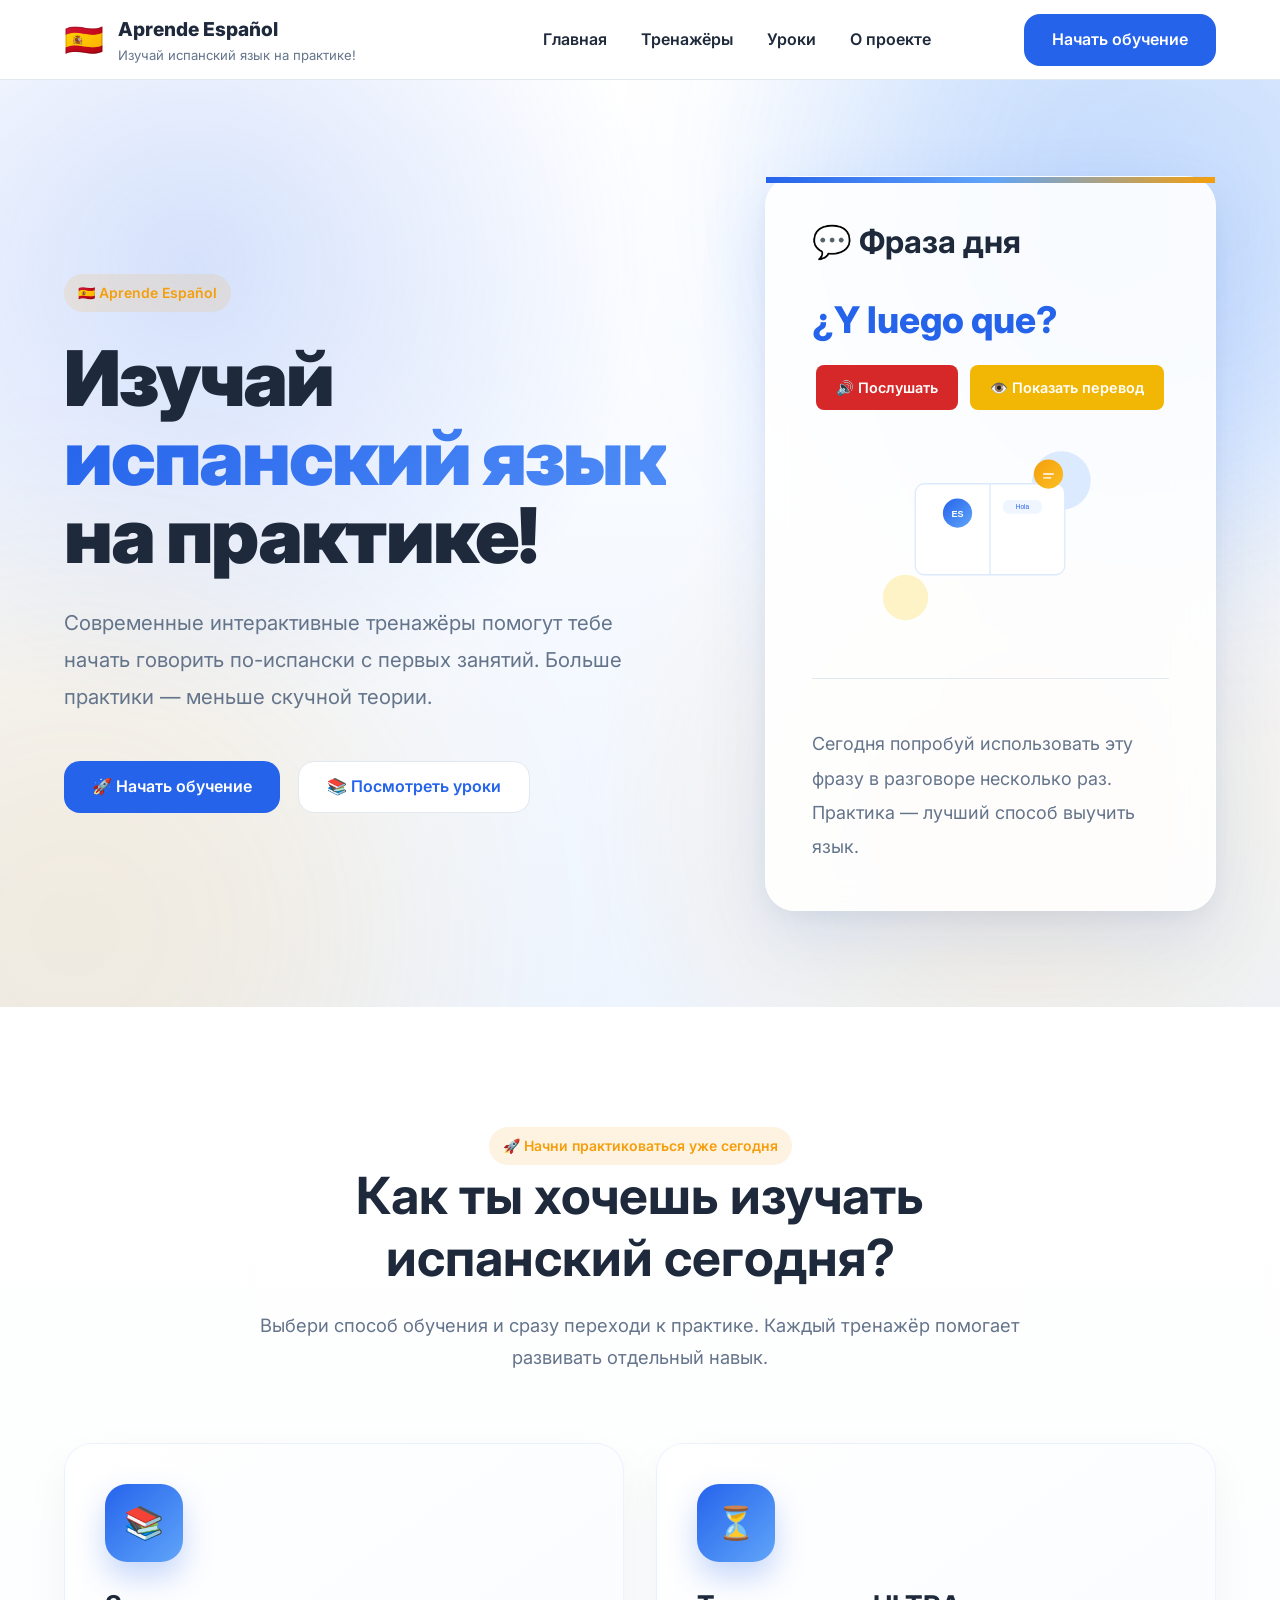
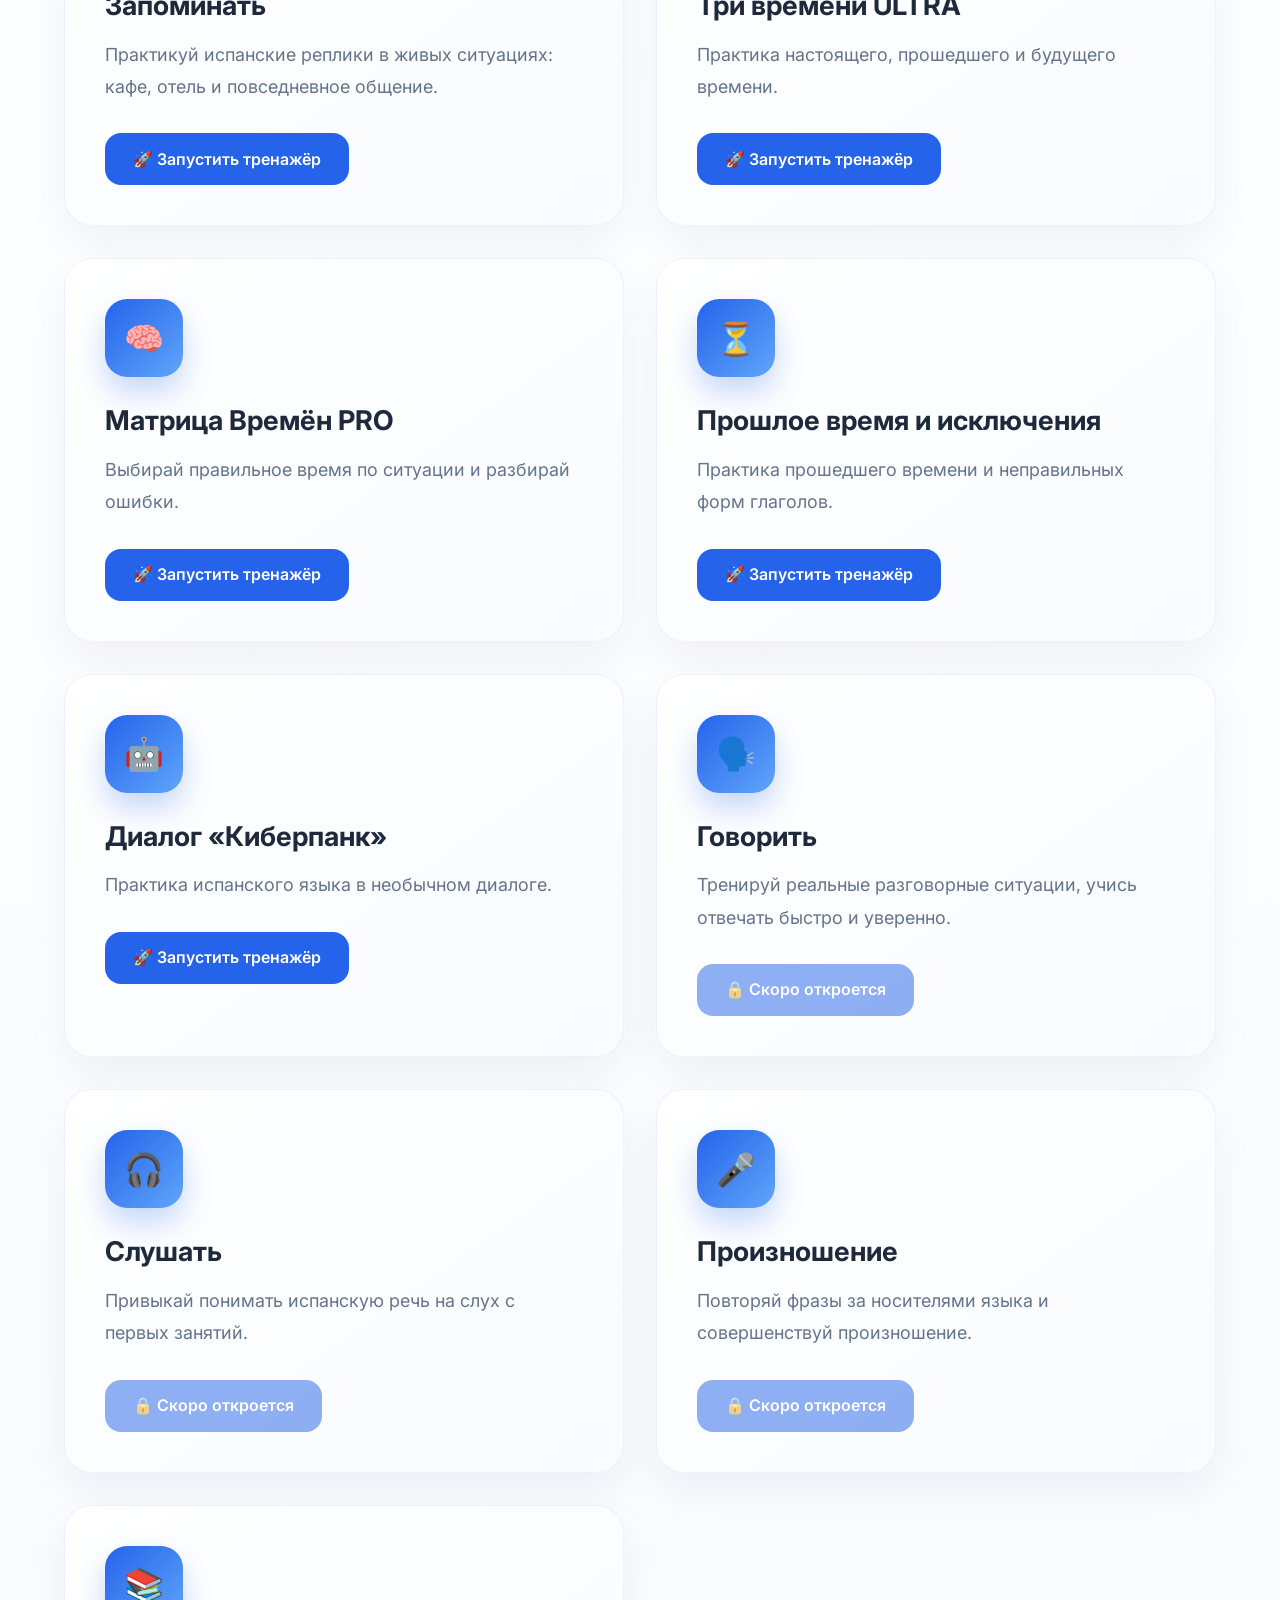
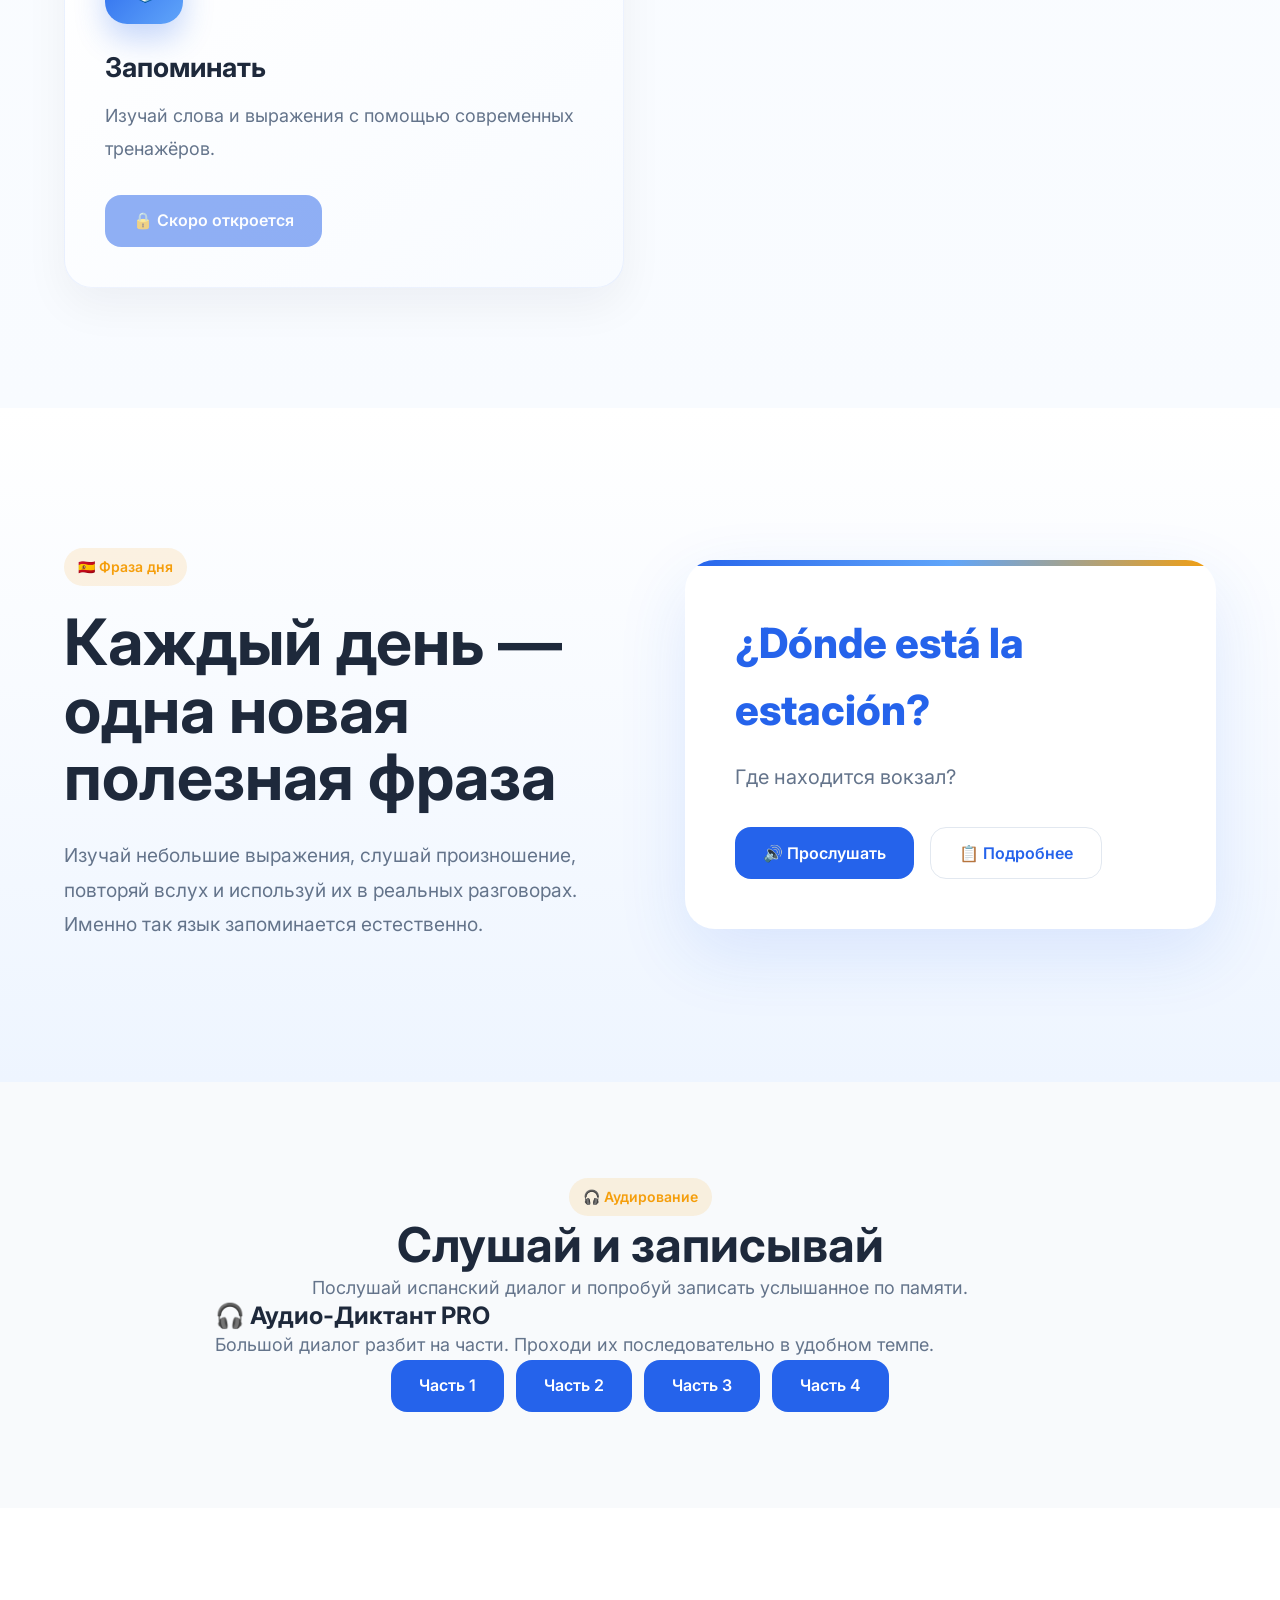
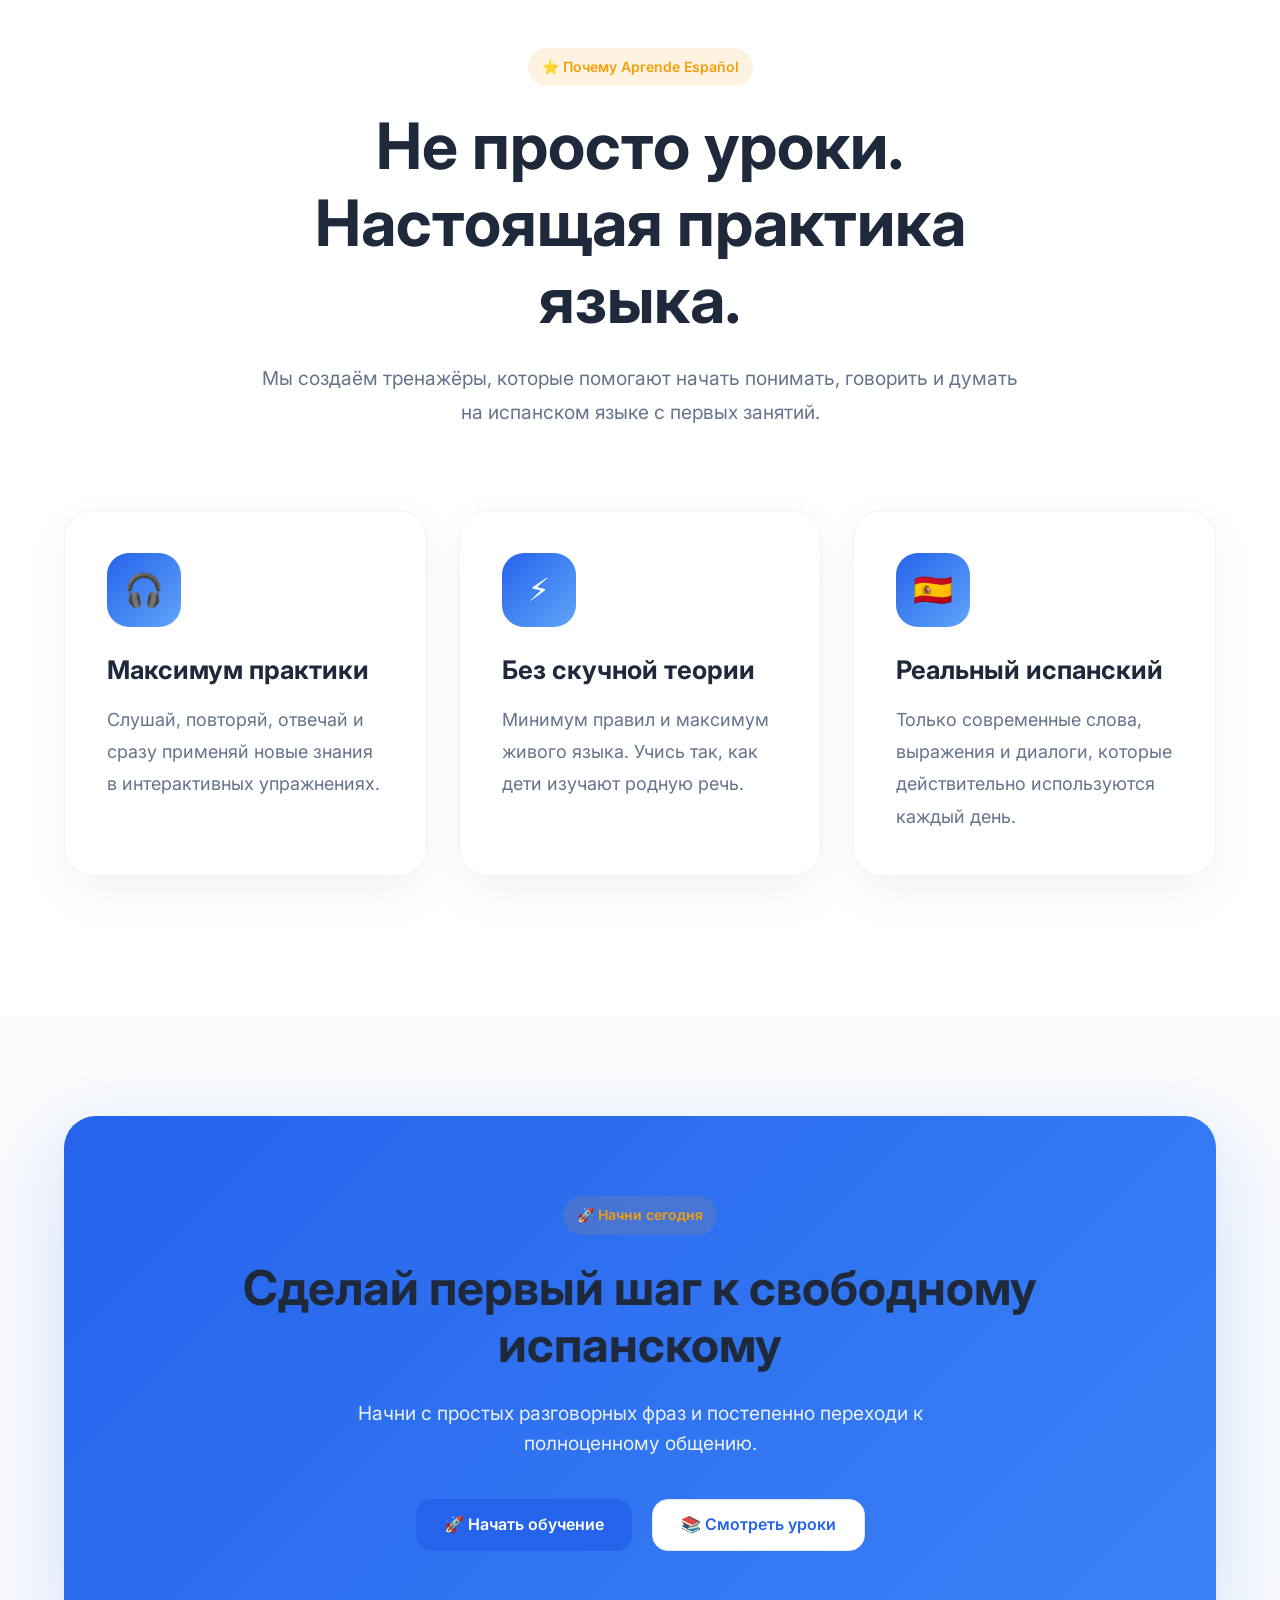
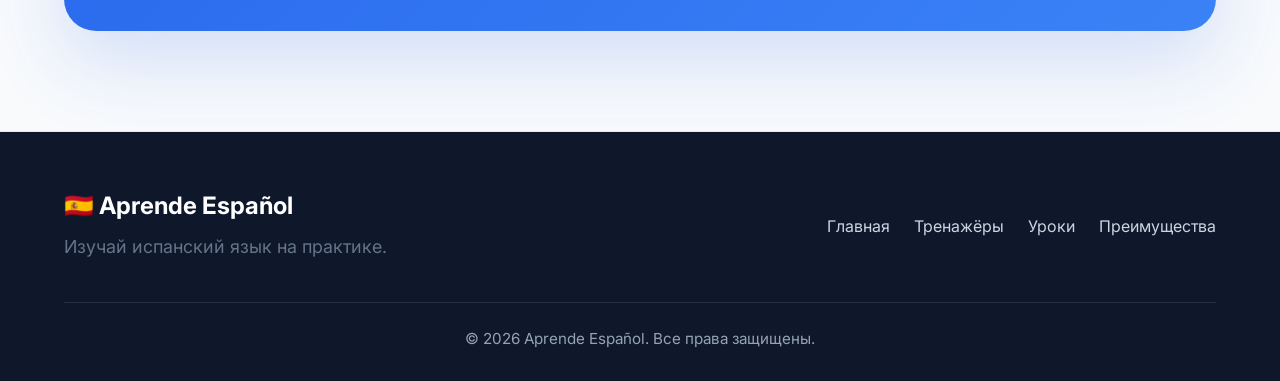
==== index.html @ 47cd2839 "Add mobile trainer navigation with audio links Key features implemented:  - Added mobile trainers se" ====
<!DOCTYPE html>
<html lang="ru">

<head>
    <!-- ===========================
         Основные настройки
    ============================ -->
    <meta charset="UTF-8">
    <meta name="viewport" content="width=device-width, initial-scale=1.0">

    <!-- ===========================
         SEO
    ============================ -->
    <title>Aprende Español — Изучай испанский язык на практике!</title>

    <meta name="description"
        content="Практическое изучение испанского языка с помощью интерактивных тренажёров.">

    <meta name="keywords"
        content="испанский язык, изучение испанского, испанский онлайн, тренажёр испанского, aprende español">

    <meta name="author" content="Aprende Español">

    <!-- ===========================
         Open Graph
    ============================ -->
    <meta property="og:title" content="Aprende Español">
    <meta property="og:description"
        content="Изучай испанский язык на практике!">
    <meta property="og:type" content="website">

    <!-- ===========================
         Favicon
    ============================ -->
    <link rel="icon" href="favicon.svg" type="image/svg+xml">

    <!-- ===========================
         Шрифты
    ============================ -->
    <link rel="preconnect" href="https://fonts.googleapis.com">
    <link rel="preconnect" href="https://fonts.gstatic.com" crossorigin>

    <link href="https://fonts.googleapis.com/css2?family=Inter:wght@300;400;500;600;700;800&display=swap"
        rel="stylesheet">

    <!-- ===========================
         Стили
    ============================ -->
    <link rel="stylesheet" href="assets/css/style.css">
</head>

<body>


   <!-- ==========================================================
     HEADER
=========================================================== -->

<header id="header">

    <div class="container">

        <div class="header">

            <!-- Logo -->

            <a href="#" class="logo">

                <span class="logo-icon">🇪🇸</span>

                <div class="logo-text">

                    <span class="logo-title">
                        Aprende Español
                    </span>

                    <span class="logo-subtitle">
                        Изучай испанский язык на практике!
                    </span>

                </div>

            </a>


            <!-- Navigation -->
            <button class="menu-toggle" aria-label="Открыть меню">
                <span></span>
                <span></span>
                <span></span>
            </button>
            <nav class="nav">

                <ul class="nav-list">

                    <li>
                        <a href="#hero" class="nav-link">
                            Главная
                        </a>
                    </li>

                    <li>
                        <a href="#trainers" class="nav-link">
                            Тренажёры
                        </a>
                    </li>

                    <li>
                        <a href="#lessons" class="nav-link">
                            Уроки
                        </a>
                    </li>

                    <li>
                        <a href="#advantages" class="nav-link">
                            О проекте
                        </a>
                    </li>

                </ul>

                <!-- Mobile Trainers Links -->
                <div class="mobile-trainers">
                    <h4>Тренажёры</h4>
                    <ul class="mobile-trainers-list">
                        <li>
                            <a href="trainers/super_mix_dialogos_site.html" target="_blank">
                                📚 Запоминать
                            </a>
                        </li>
                        <li>
                            <a href="trainers/tri_vremeni_ultra_site.html" target="_blank">
                                ⏳ Три времени ULTRA
                            </a>
                        </li>
                        <li>
                            <a href="trainers/matrix_site.html" target="_blank" rel="noopener">
                                🧠 Матрица Времён PRO
                            </a>
                        </li>
                        <li>
                            <a href="trainers/proshloe_vremya_site.html" target="_blank">
                                ⏳ Прошлое время
                            </a>
                        </li>
                        <li>
                            <a href="trainers/trainer_cyberpunk_site.html" target="_blank">
                                🤖 Диалог «Киберпанк»
                            </a>
                        </li>
                        <li>
                            <a href="#listening" class="mobile-audio-link">
                                🎧 Аудио тренажер
                            </a>
                        </li>
                    </ul>
                </div>

            </nav>


            <!-- CTA -->

            <a href="#trainers" class="btn btn-primary btn-primary-header">

                Начать обучение

            </a>

        </div>

    </div>

</header>

    <!-- ==========================================================
         ОСНОВНОЙ КОНТЕНТ
    =========================================================== -->

    <main>

       <!-- ==========================================================
     HERO
=========================================================== -->

<section id="hero">

    <div class="container">

        <div class="hero">

            <!-- Левая колонка -->

           <div class="hero-content appear">

                <div class="badge hero-badge">

                    🇪🇸 Aprende Español

                </div>

                <h1 class="hero-title">

                    Изучай<br>

                    <span>испанский язык</span><br>

                     на практике!

               </h1>

                <p class="hero-description">

                    Современные интерактивные тренажёры помогут тебе
                    начать говорить по-испански с первых занятий.
                    Больше практики — меньше скучной теории.

                </p>

                <div class="hero-actions">

                    <a href="#trainers" class="btn btn-primary">
                        🚀 Начать обучение
                    </a>

                    <a href="#lessons" class="btn btn-secondary">
                        📚 Посмотреть уроки
                    </a>

                </div>

            </div>


          <!-- Правая колонка -->
           <div class="hero-image appear">
                <div class="hero-card">
                    <h3>💬 Фраза дня</h3>

             <!-- Сюда JS будет подставлять случайную испанскую фразу -->
                  <p class="hero-spanish" id="daily-es-text">
                    ...
                  </p>

            <!-- Сюда JS будет подставлять русский перевод при клике -->
                 <p class="hero-translation" id="daily-ru-text" style="display: none; transition: all 0.3s ease;">
            ...
                 </p>

           <!-- Интерактивные кнопки управления -->
               <div class="daily-phrase-actions">

                 <button
                    onclick="playDailyPhrase()"
                     class="daily-phrase-btn daily-phrase-btn-primary"
                 >
                  🔊 Послушать
                </button>

                <button
                    onclick="toggleDailyTranslation()"
                     id="daily-toggle-btn"
                     class="daily-phrase-btn daily-phrase-btn-secondary"
                >
                    👁️ Показать перевод
              </button>

           </div>

        <img
            src="assets/images/illustrations/learning.svg"
            alt="Изучение испанского языка"
            class="hero-illustration">

        <div class="divider"></div>

        <p>
            Сегодня попробуй использовать эту фразу
            в разговоре несколько раз.
            Практика — лучший способ выучить язык.
        </p>
    </div>
</div>

    </div>
</section>

<script>
    // Массив из 15 убойных бытовых фраз из подкаста Пабло и Люсии
    const dailyPhrasesDB = [
        { es: "¡Vamos alla!", ru: "Погнали! / Вперёд! / Поехали!" },
        { es: "¡Dime!", ru: "Да, слушаю тебя! / Скажи мне!" },
        { es: "¿En serio?", ru: "Серьёзно? / Да ладно?" },
        { es: "¡Eso me parece magia!", ru: "Это кажется мне магией!" },
        { es: "Exactamente lo contrario.", ru: "Прямая противоположность / Всё с точностью до наоборот." },
        { es: "Cada dia sin excepcion.", ru: "Каждый день без исключения." },
        { es: "Prefiero no decirlo.", ru: "Я предпочитаю об этом не говорить / Лучше промолчу." },
        { es: "Aun asi me cuesta.", ru: "И всё равно мне это тяжело даётся." },
        { es: "Es completamente verdad.", ru: "Это чистая правда." },
        { es: "¡Salgo corriendo!", ru: "Я убегаю! / Выбегаю со всех ног!" },
        { es: "El dia empieza mal.", ru: "День начинается паршиво." },
        { es: "¡Tan importante es!", ru: "Неужели это настолько важно?!" },
        { es: "Ya me las arreglo.", ru: "Я как-нибудь сам выкручусь / разберусь." },
        { es: "¿Y luego que?", ru: "Ну а потом что? / И что дальше?" },
        { es: "Un pequeno lujo de la vida diaria.", ru: "Маленькая роскошь повседневной жизни." }
    ];

    let currentDailyPhrase = null;
    let isTranslationVisible = false;

    // Выбор случайной фразы при загрузке
    function initDailyPhrase() {
        const randomIndex = Math.floor(Math.random() * dailyPhrasesDB.length);
        currentDailyPhrase = dailyPhrasesDB[randomIndex];
        document.getElementById('daily-es-text').innerText = currentDailyPhrase.es;
        
        const ruBox = document.getElementById('daily-ru-text');
        ruBox.innerText = "";
        ruBox.style.display = "none";
        
        document.getElementById('daily-toggle-btn').innerText = "👁️ Показать перевод";
        isTranslationVisible = false;
    }

    // Показать/Скрыть перевод
    function toggleDailyTranslation() {
        const ruBox = document.getElementById('daily-ru-text');
        const btn = document.getElementById('daily-toggle-btn');
        if (!isTranslationVisible) {
            ruBox.innerText = currentDailyPhrase.ru;
            ruBox.style.display = "block";
            btn.innerText = "🙈 Скрыть перевод";
            isTranslationVisible = true;
        } else {
            ruBox.style.display = "none";
            btn.innerText = "👁️ Показать перевод";
            isTranslationVisible = false;
        }
    }

    // Встроенная аудио-озвучка
    function playDailyPhrase() {
        if ('speechSynthesis' in window) {
            window.speechSynthesis.cancel();
            const utterance = new SpeechSynthesisUtterance(currentDailyPhrase.es);
            utterance.lang = 'es-ES';
            utterance.rate = 0.9;
            const voices = window.speechSynthesis.getVoices();
            const esVoice = voices.find(v => v.lang.includes('es'));
            if (esVoice) utterance.voice = esVoice;
            window.speechSynthesis.speak(utterance);
        }
    }

    // Запуск генерации при открытии страницы
    window.addEventListener('DOMContentLoaded', initDailyPhrase);
    if ('speechSynthesis' in window) {
        window.speechSynthesis.onvoiceschanged = () => { window.speechSynthesis.getVoices(); };
    }
</script>


<!-- ==========================================================
     TRAINERS
=========================================================== -->

<section id="trainers">

    <div class="container">

        <div class="trainers-header appear">

            <div class="badge">

                🚀 Начни практиковаться уже сегодня

            </div>

            <h2>

                Как ты хочешь изучать испанский сегодня?

            </h2>

            <p>

                Выбери способ обучения и сразу переходи к практике.
                Каждый тренажёр помогает развивать отдельный навык.

            </p>

        </div>


        <div class="trainers-grid">

            <!-- ====================================== -->
           
                <div class="trainer-card">
                <div class="trainer-icon">
                    📚
                </div>
                <h3>Запоминать</h3>

                <p>
                    Практикуй испанские реплики в живых ситуациях:
                    кафе, отель и повседневное общение.
                </p>

                <a
                    href="trainers/super_mix_dialogos_site.html"
                    class="btn btn-primary"
                    target="_blank"
                >
                    🚀 Запустить тренажёр
               </a>
               </div>
               

            <!-- ====================================== -->

               <div class="trainer-card">
                <div class="trainer-icon">
                  ⏳   
                </div>
               <h3>Три времени ULTRA</h3>

                   <p>
                        Практика настоящего, прошедшего и будущего времени.
                   </p>

              <a
                     href="trainers/tri_vremeni_ultra_site.html"
                           class="btn btn-primary"
                     target="_blank"
              >
                   🚀 Запустить тренажёр
             </a>
             </div>

     <!-- ====================================== -->

            <div class="trainer-card">
                <div class="trainer-icon">
                    🧠
                </div>
                <h3> Матрица Времён PRO</h3>

                  <p>
                    Выбирай правильное время по ситуации и разбирай ошибки.
                 </p>

                  <a
                    href="trainers/matrix_site.html"
                    class="btn btn-primary"
                    target="_blank"
                    rel="noopener"
                  >
                  🚀 Запустить тренажёр
                  </a>

            </div>
            <!-- ====================================== -->


            <div class="trainer-card">
                 <div class="trainer-icon">
                    ⏳
                </div>
            <h3> Прошлое время и исключения</h3>

            <p>
                Практика прошедшего времени и неправильных форм глаголов.
            </p>

            <a
                href="trainers/proshloe_vremya_site.html"
                class="btn btn-primary"
                target="_blank"
            >
               🚀 Запустить тренажёр
            </a>
            </div>
            <!-- ====================================== -->

            <div class="trainer-card">
                 <div class="trainer-icon">
                    🤖
                </div>
            <h3> Диалог «Киберпанк»</h3>

           <p>
               Практика испанского языка в необычном диалоге.
           </p>

           <a
                 href="trainers/trainer_cyberpunk_site.html"
                 class="btn btn-primary"
                 target="_blank"
           >
               🚀 Запустить тренажёр
          </a>
          </div>

            
            <!-- ====================================== -->
            <article class="trainer-card appear">

                <div class="trainer-icon">
                    🗣️
                </div>

                <h3>Говорить</h3>

                <p>

                    Тренируй реальные разговорные ситуации,
                    учись отвечать быстро и уверенно.

                </p>

                <a href="#" class="btn btn-primary" style="opacity: 0.5; pointer-events: none;">
                    🔒 Скоро откроется

                </a>

            </article>


            <!-- ====================================== -->

            <article class="trainer-card appear">

                <div class="trainer-icon">
                    🎧
                </div>

                <h3>Слушать</h3>

                <p>

                    Привыкай понимать испанскую речь
                    на слух с первых занятий.

                </p>

                <a href="#" class="btn btn-primary" style="opacity: 0.5; pointer-events: none;">
                    🔒 Скоро откроется

                </a>

            </article>


            <!-- ====================================== -->

            <article class="trainer-card appear">

                <div class="trainer-icon">
                    🎤
                </div>

                <h3>Произношение</h3>

                <p>

                    Повторяй фразы за носителями языка
                    и совершенствуй произношение.

                </p>

                <a href="#" class="btn btn-primary" style="opacity: 0.5; pointer-events: none;">
                    🔒 Скоро откроется

                </a>

            </article>


            <!-- ====================================== -->

            <article class="trainer-card appear">

                <div class="trainer-icon">
                    📚
                </div>

                <h3>Запоминать</h3>

                <p>

                    Изучай слова и выражения
                    с помощью современных тренажёров.

                </p>

                <a href="#" class="btn btn-primary" style="opacity: 0.5; pointer-events: none;">
                    🔒 Скоро откроется

                </a>

            </article>

        </div>

    </div>

</section>
<!-- ==========================================================
     PHRASE OF THE DAY
=========================================================== -->

<section id="phrase">

    <div class="container">

        <div class="phrase">

            <!-- Левая колонка -->

            <div class="phrase-content">

                <div class="badge">

                    🇪🇸 Фраза дня

                </div>

                <h2>

                    Каждый день — одна новая полезная фраза

                </h2>

                <p>

                    Изучай небольшие выражения, слушай произношение,
                    повторяй вслух и используй их в реальных разговорах.
                    Именно так язык запоминается естественно.

                </p>

            </div>


            <!-- Правая колонка -->

            <div class="phrase-card">

                <div class="phrase-spanish">

                    ¿Dónde está la estación?

                </div>

                <div class="phrase-translation">

                    Где находится вокзал?

                </div>

                <div class="phrase-actions">

                    <a href="#" class="btn btn-primary">
                        🔊 Прослушать
                    </a>

                    <a href="#" class="btn btn-secondary">
                        📋 Подробнее
                    </a>

                </div>

            </div>

        </div>

    </div>

</section>

        <!-- ==========================================================
     АУДИРОВАНИЕ
========================================================== -->

<section id="listening" class="section">

    <div class="container">

        <div class="section-header">

            <span class="badge">
                🎧 Аудирование
            </span>

            <h2>
                Слушай и записывай
            </h2>

            <p>
                Послушай испанский диалог и попробуй записать
                услышанное по памяти.
            </p>

        </div>

        <div class="listening-card">

            <h3>🎧 Аудио-Диктант PRO</h3>

            <p>
                Большой диалог разбит на части.
                Проходи их последовательно в удобном темпе.
            </p>

            <div class="listening-parts">

                <a
                    href="https://vbvsro-vlad.github.io/cuadro-espanol/"
                    class="btn btn-primary"
                    target="_blank"
                    rel="noopener"
                >
                    Часть 1
                </a>

                <a
                    href="https://vbvsro-vlad.github.io/cuadro-espanol/parte2.html"
                    class="btn btn-primary"
                    target="_blank"
                    rel="noopener"
                >
                    Часть 2
                </a>

                <a
                    href="https://vbvsro-vlad.github.io/cuadro-espanol/parte3.html"
                    class="btn btn-primary"
                    target="_blank"
                    rel="noopener"
                >
                    Часть 3
                </a>

                <a
                    href="https://vbvsro-vlad.github.io/cuadro-espanol/parte4.html"
                    class="btn btn-primary"
                    target="_blank"
                    rel="noopener"
                >
                    Часть 4
                </a>

            </div>

        </div>

    </div>

</section>
<!-- ==========================================================
     FEATURES
=========================================================== -->

<section id="features">

    <div class="container">

        <div class="features-header">

            <div class="badge">

                ⭐ Почему Aprende Español

            </div>

            <h2>

                Не просто уроки. Настоящая практика языка.

            </h2>

            <p>

                Мы создаём тренажёры, которые помогают начать понимать,
                говорить и думать на испанском языке с первых занятий.

            </p>

        </div>


        <div class="features-grid">

            <!-- ================================= -->

            <article class="feature-card">

                <div class="feature-icon">
                    🎧
                </div>

                <h3>

                    Максимум практики

                </h3>

                <p>

                    Слушай, повторяй, отвечай и сразу применяй новые знания
                    в интерактивных упражнениях.

                </p>

            </article>


            <!-- ================================= -->

            <article class="feature-card">

                <div class="feature-icon">
                    ⚡
                </div>

                <h3>

                    Без скучной теории

                </h3>

                <p>

                    Минимум правил и максимум живого языка.
                    Учись так, как дети изучают родную речь.

                </p>

            </article>


            <!-- ================================= -->

            <article class="feature-card">

                <div class="feature-icon">
                    🇪🇸
                </div>

                <h3>

                    Реальный испанский

                </h3>

                <p>

                    Только современные слова, выражения и диалоги,
                    которые действительно используются каждый день.

                </p>

            </article>

        </div>

    </div>

</section>
<!-- ==========================================================
     CTA
========================================================== -->

<section id="cta">

    <div class="container">

        <div class="cta-box">

            <span class="badge">
                🚀 Начни сегодня
            </span>

            <h2>
                Сделай первый шаг к свободному испанскому
            </h2>

            <p>
                Начни с простых разговорных фраз и постепенно переходи к полноценному общению.
            </p>

            <div class="cta-actions">

                <a href="#trainers" class="btn btn-primary">
                    🚀 Начать обучение
                </a>

                <a href="#lessons" class="btn btn-secondary">
                    📚 Смотреть уроки
                </a>

            </div>

        </div>

    </div>

</section>    

          </main>

    <!-- ==========================================================
     FOOTER
========================================================== -->

<footer id="footer">

    <div class="container">

        <div class="footer-content">

            <div class="footer-brand">

                <h3>🇪🇸 Aprende Español</h3>

                <p>
                    Изучай испанский язык на практике.
                </p>

            </div>

            <nav class="footer-nav">

                <a href="#hero">Главная</a>

                <a href="#trainers">Тренажёры</a>

                <a href="#lessons">Уроки</a>

                <a href="#features">Преимущества</a>

            </nav>

        </div>

        <div class="footer-bottom">

            © 2026 Aprende Español. Все права защищены.

        </div>

    </div>

</footer>

    <!-- ==========================================================
         JavaScript
    =========================================================== -->

    <script src="assets/js/main.js"></script>

</body>

</html>
---- assets/css/style.css ----
/* ==========================================================
   Aprende Español
   Main Stylesheet
   Version: 1.0
========================================================== */

/* ---------- CSS Modules ---------- */

@import url("variables.css");
@import url("layout.css");
@import url("components.css");
@import url("animations.css");
@import url("sections/header.css");
@import url("sections/hero.css");
@import url("sections/trainers.css");
@import url("sections/phrase.css");
@import url("sections/features.css");
@import url("sections/layout.css");
@import url("sections/cta.css");
@import url("sections/footer.css");



/* ==========================================================
   GLOBAL RESET
========================================================== */

*,
*::before,
*::after {
    box-sizing: border-box;
    margin: 0;
    padding: 0;
}

html {
    scroll-behavior: smooth;
}

body {
    min-height: 100vh;

    font-family: var(--font-family);

    background: var(--color-background);

    color: var(--color-text);

    line-height: 1.6;

    -webkit-font-smoothing: antialiased;
    -moz-osx-font-smoothing: grayscale;

    text-rendering: optimizeLegibility;
}


/* ==========================================================
   IMAGES
========================================================== */

img {
    display: block;
    max-width: 100%;
}


/* ==========================================================
   LINKS
========================================================== */

a {
    color: inherit;
    text-decoration: none;
}


/* ==========================================================
   LISTS
========================================================== */

ul,
ol {
    list-style: none;
}


/* ==========================================================
   BUTTONS
========================================================== */

button {
    font: inherit;
    cursor: pointer;
    border: none;
    background: none;
}


/* ==========================================================
   FORM ELEMENTS
========================================================== */

input,
textarea,
select {
    font: inherit;
}


/* ==========================================================
   SECTIONS
========================================================== */

section {
    width: 100%;
}
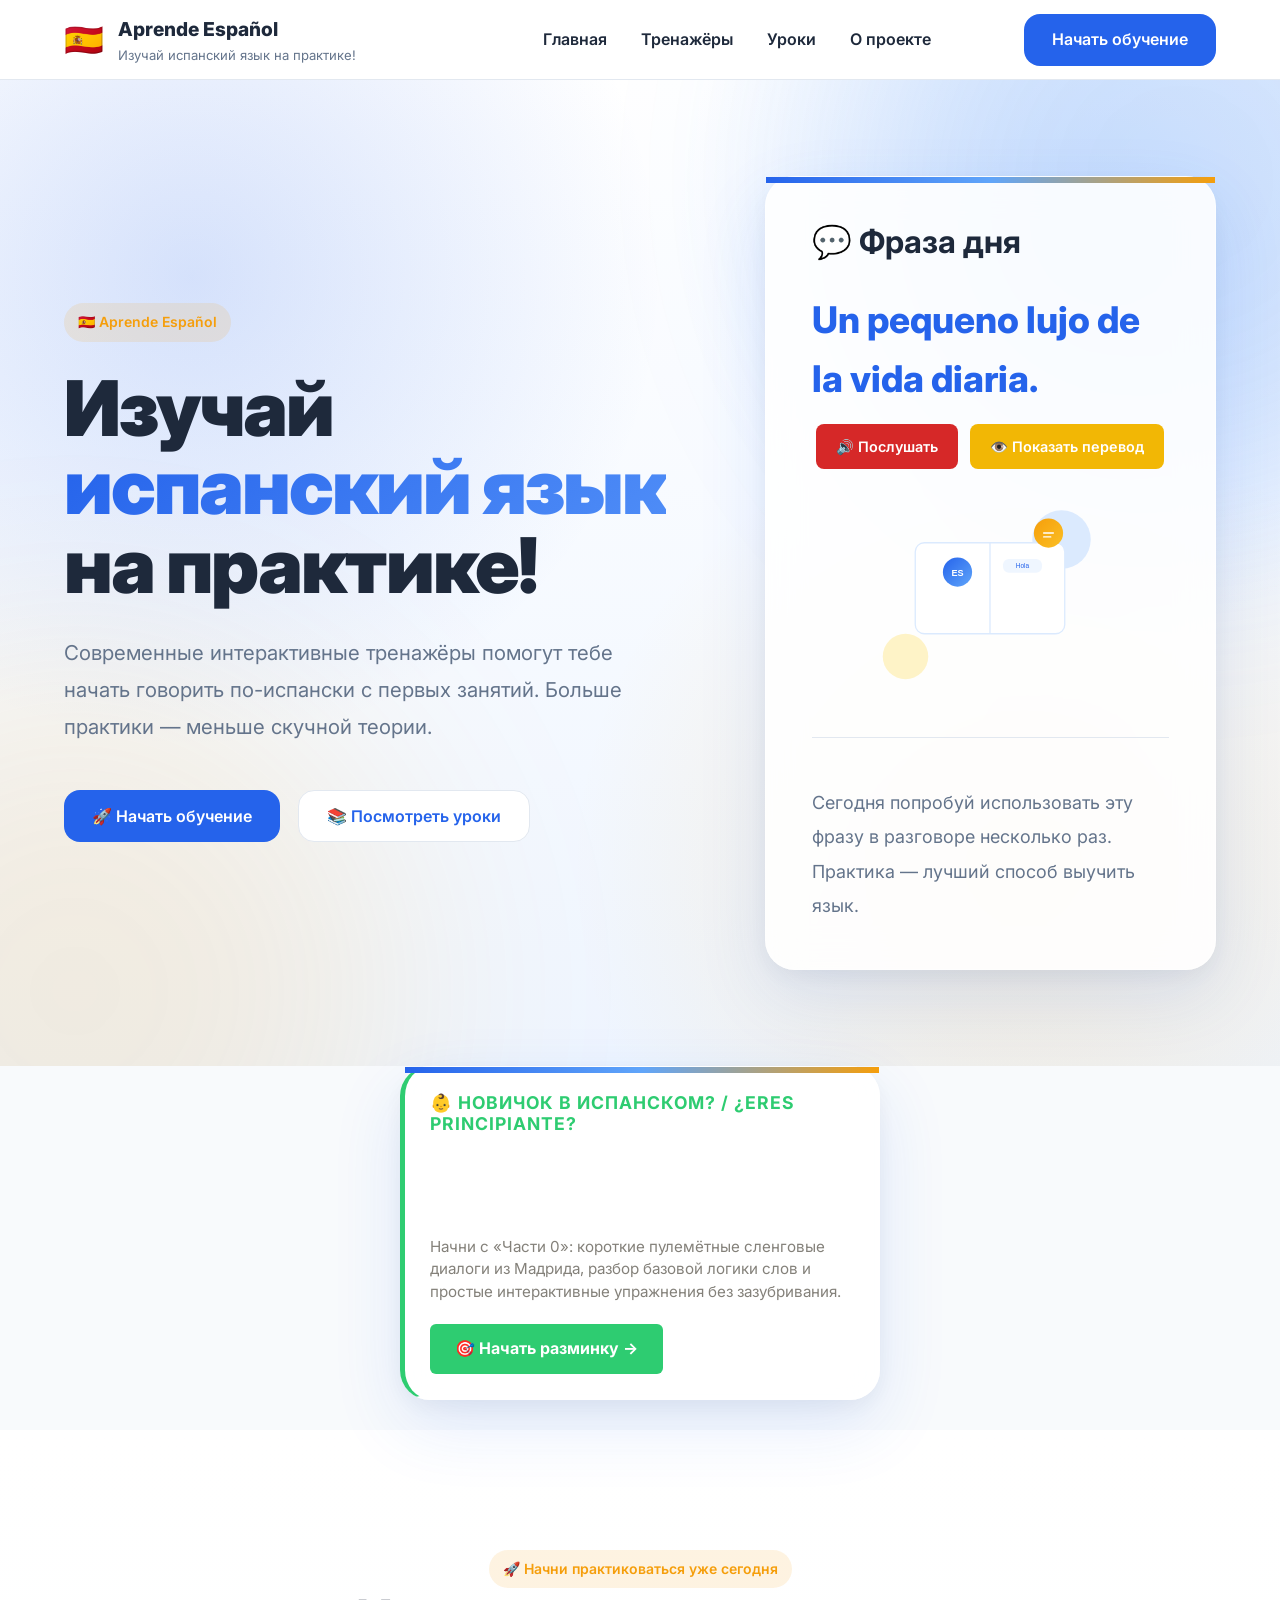
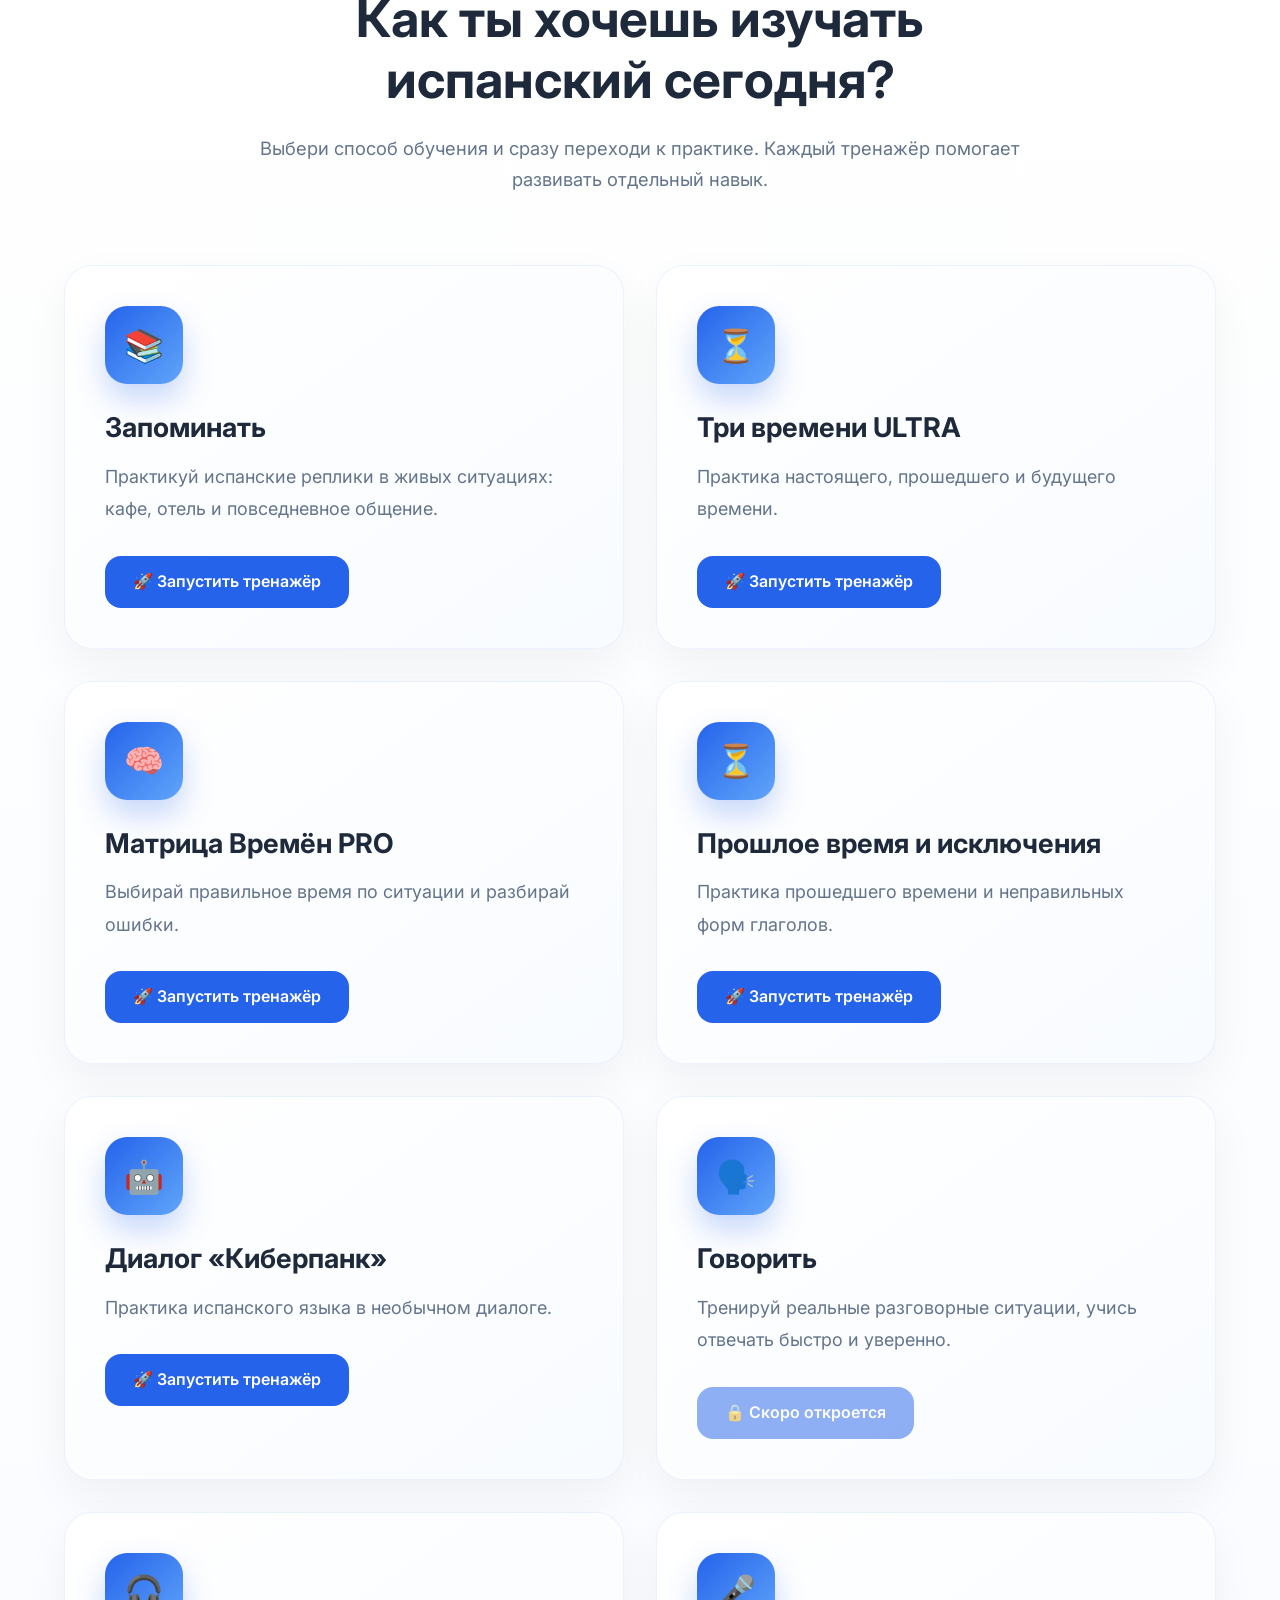
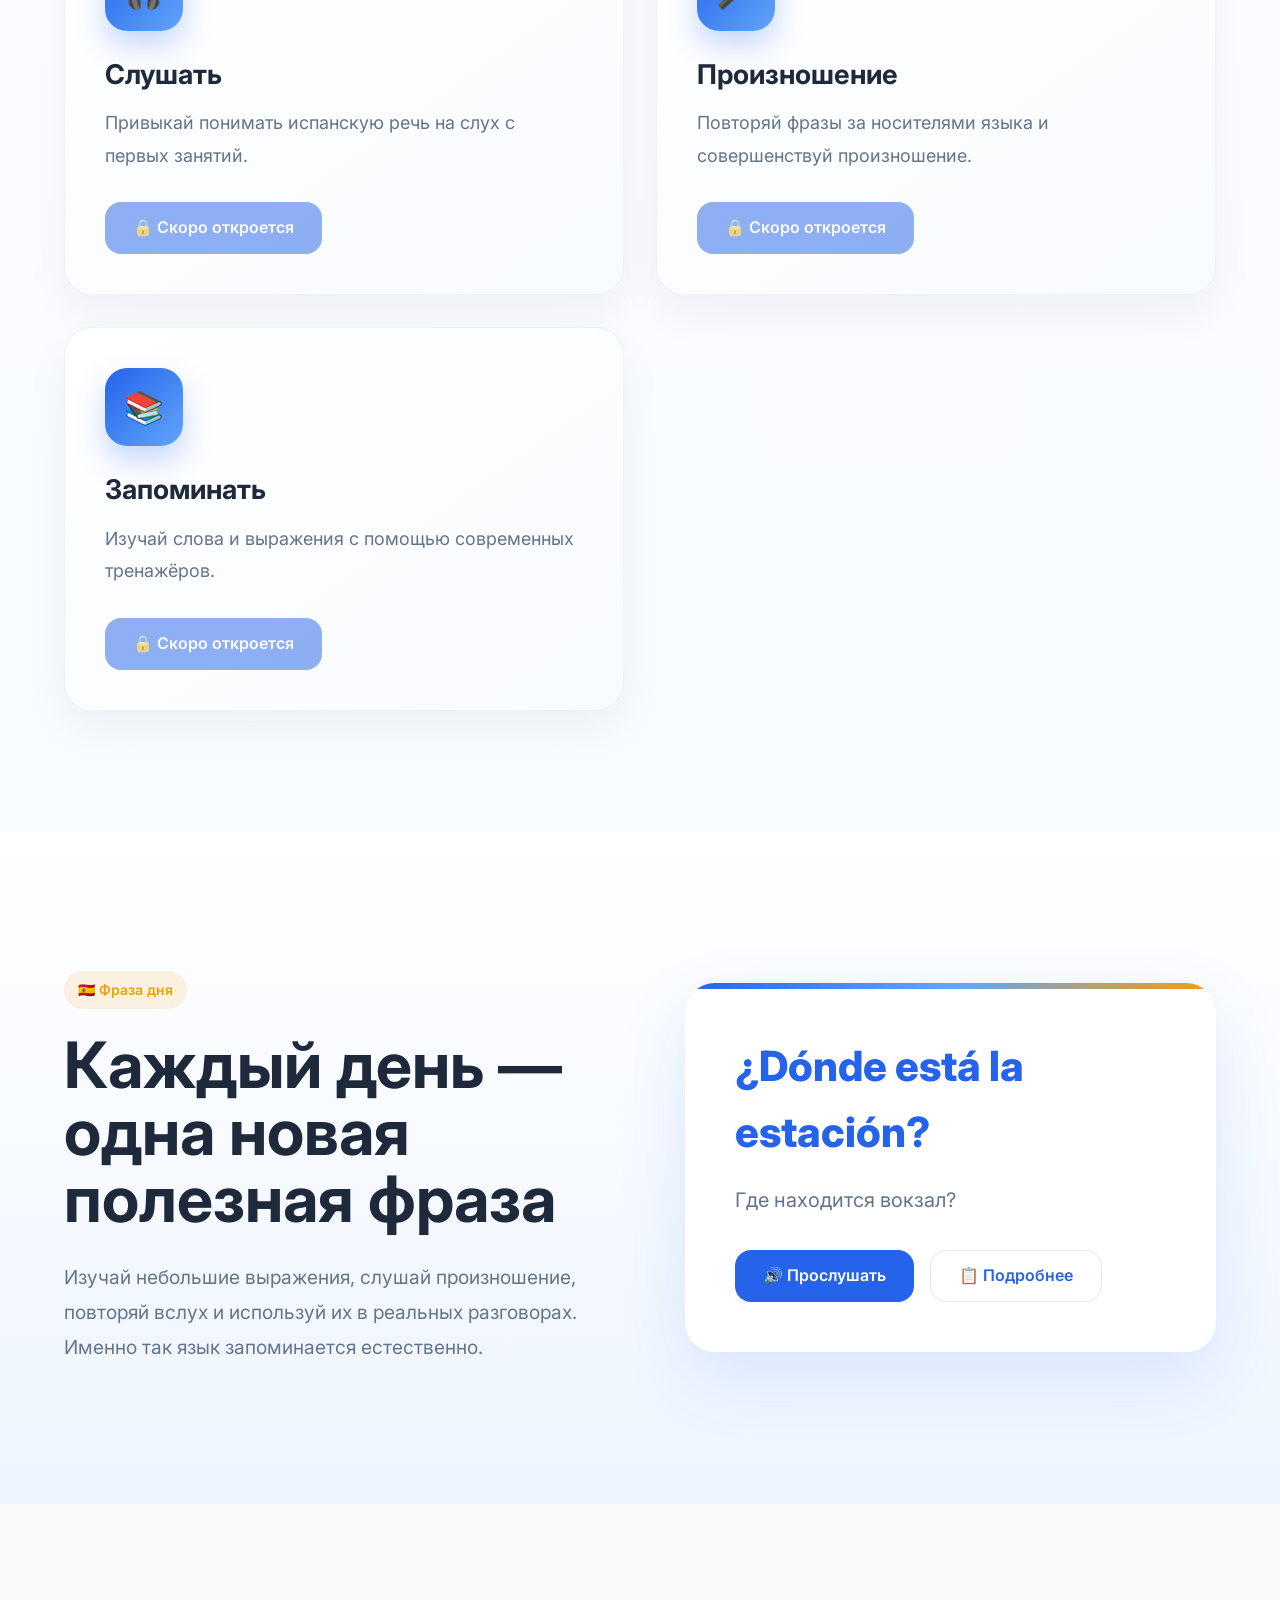
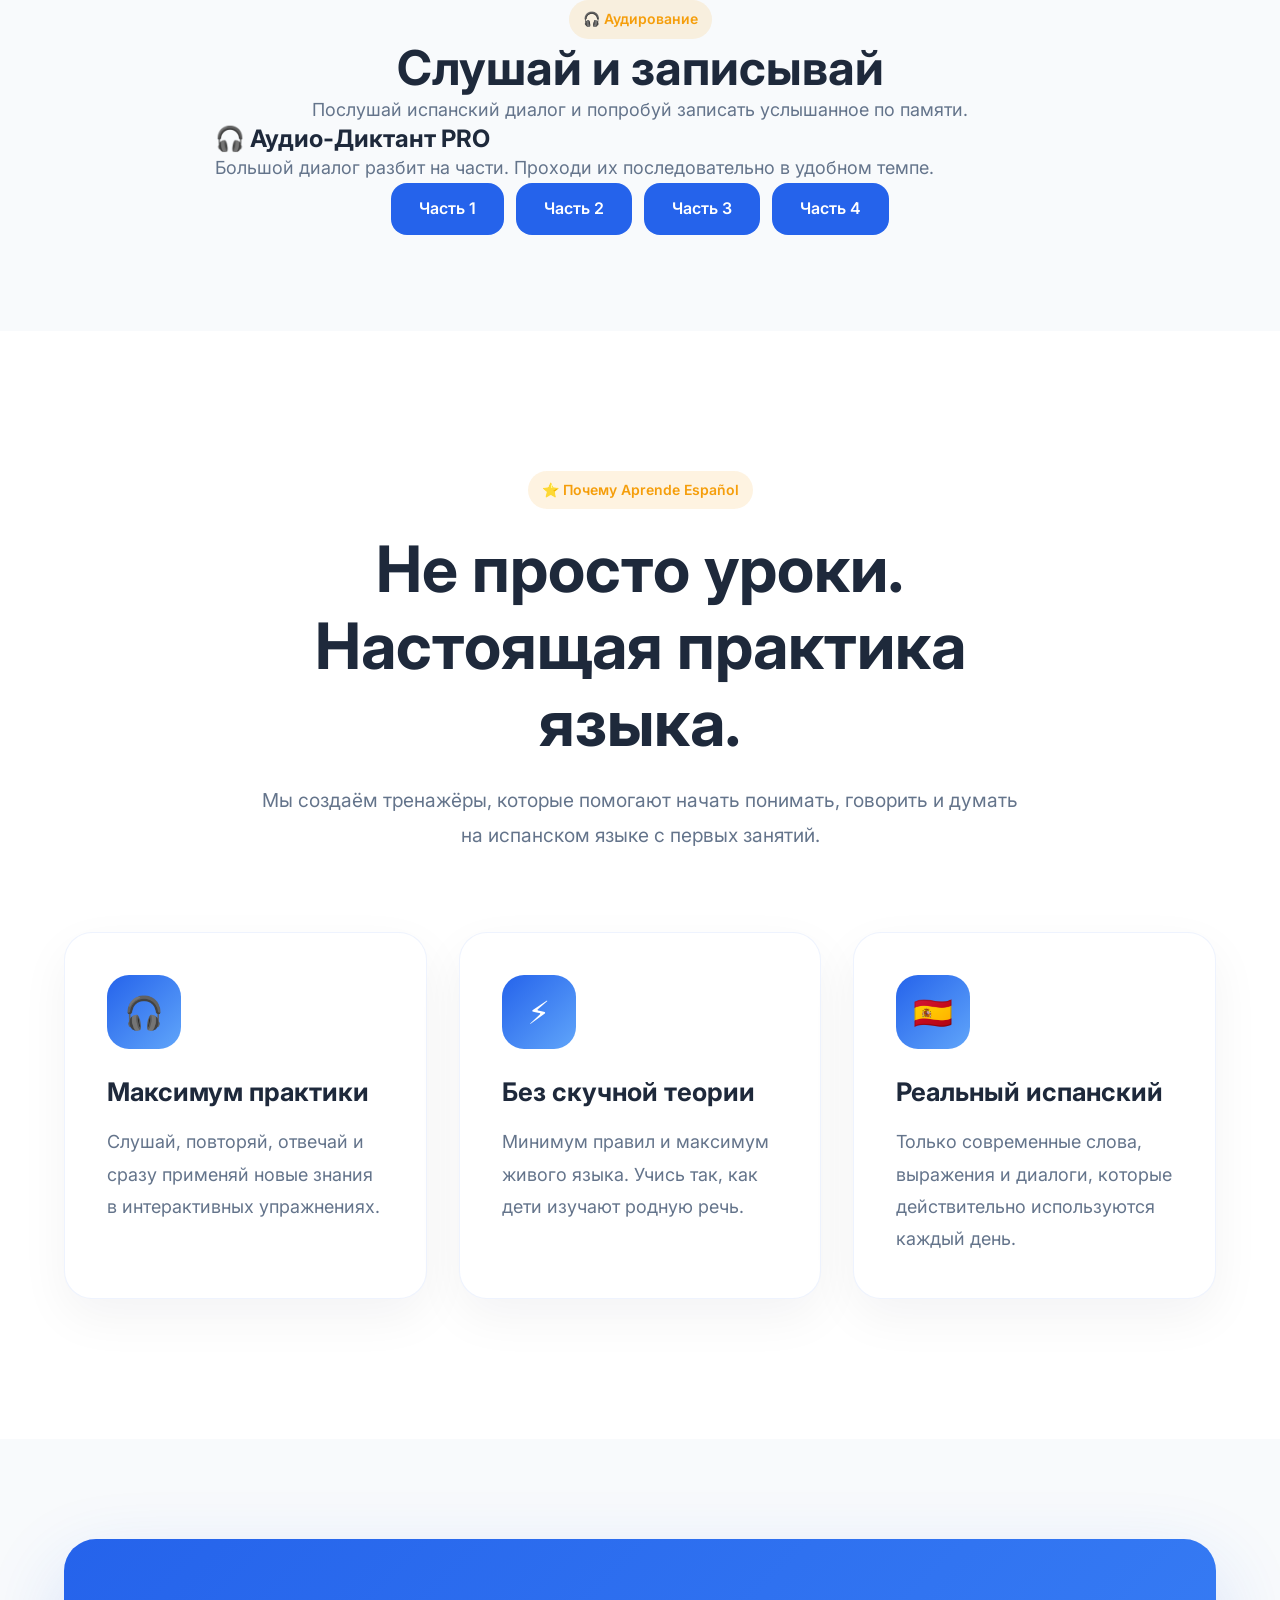
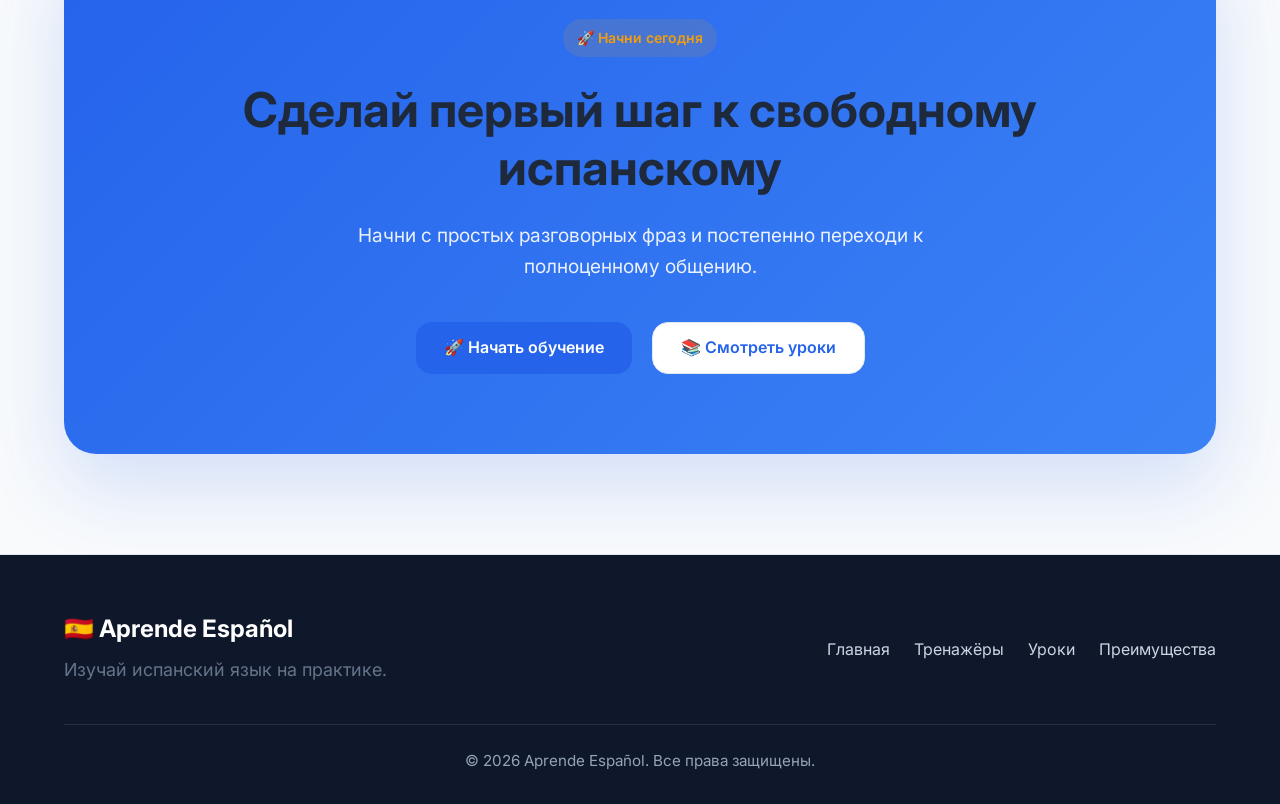
==== commit 73ab27bd: "Update index.html ДОБАВИЛ БАНЕР ДЛЯ НОВИЧКОВ" ====
--- a/index.html
+++ b/index.html
@@ -358,6 +358,28 @@
         window.speechSynthesis.onvoiceschanged = () => { window.speechSynthesis.getVoices(); };
     }
 </script>
+<!-- ==========================================================
+     БАНЕР ДЛЯ НОВИЧКОВ
+=========================================================== -->        
+<!-- БАННЕР-НАВИГАТОР ДЛЯ НОВИЧКОВ -->
+<div class="hero-image appear" style="margin-bottom: 30px; width: 100%;">
+    <div class="hero-card" style="border-left: 5px solid #2ecc71; text-align: left; padding: 25px;">
+        <h3 style="color: #2ecc71; margin-top: 0; font-size: 1.1rem; text-transform: uppercase; letter-spacing: 1px;">👶 Новичок в испанском? / ¿Eres principiante?</h3>
+        
+        <p style="font-size: 1.2rem; font-weight: bold; color: #fff; margin: 10px 0;">
+            Страшно начинать со сложного подкаста? Тебе сюда!
+        </p>
+        
+        <p style="color: #84817a; margin-bottom: 20px; font-size: 0.95rem; line-height: 1.5;">
+            Начни с «Части 0»: короткие пулемётные сленговые диалоги из Мадрида, разбор базовой логики слов и простые интерактивные упражнения без зазубривания.
+        </p>
+        
+        <a href="trainers/principiante.html" class="action-btn" style="display: inline-block; width: auto; padding: 12px 25px; background-color: #2ecc71; text-decoration: none; text-align: center; border-radius: 6px; font-weight: bold; color: white; transition: background 0.2s;">
+            🎯 Начать разминку →
+        </a>
+    </div>
+</div>
+
 
 
 <!-- ==========================================================
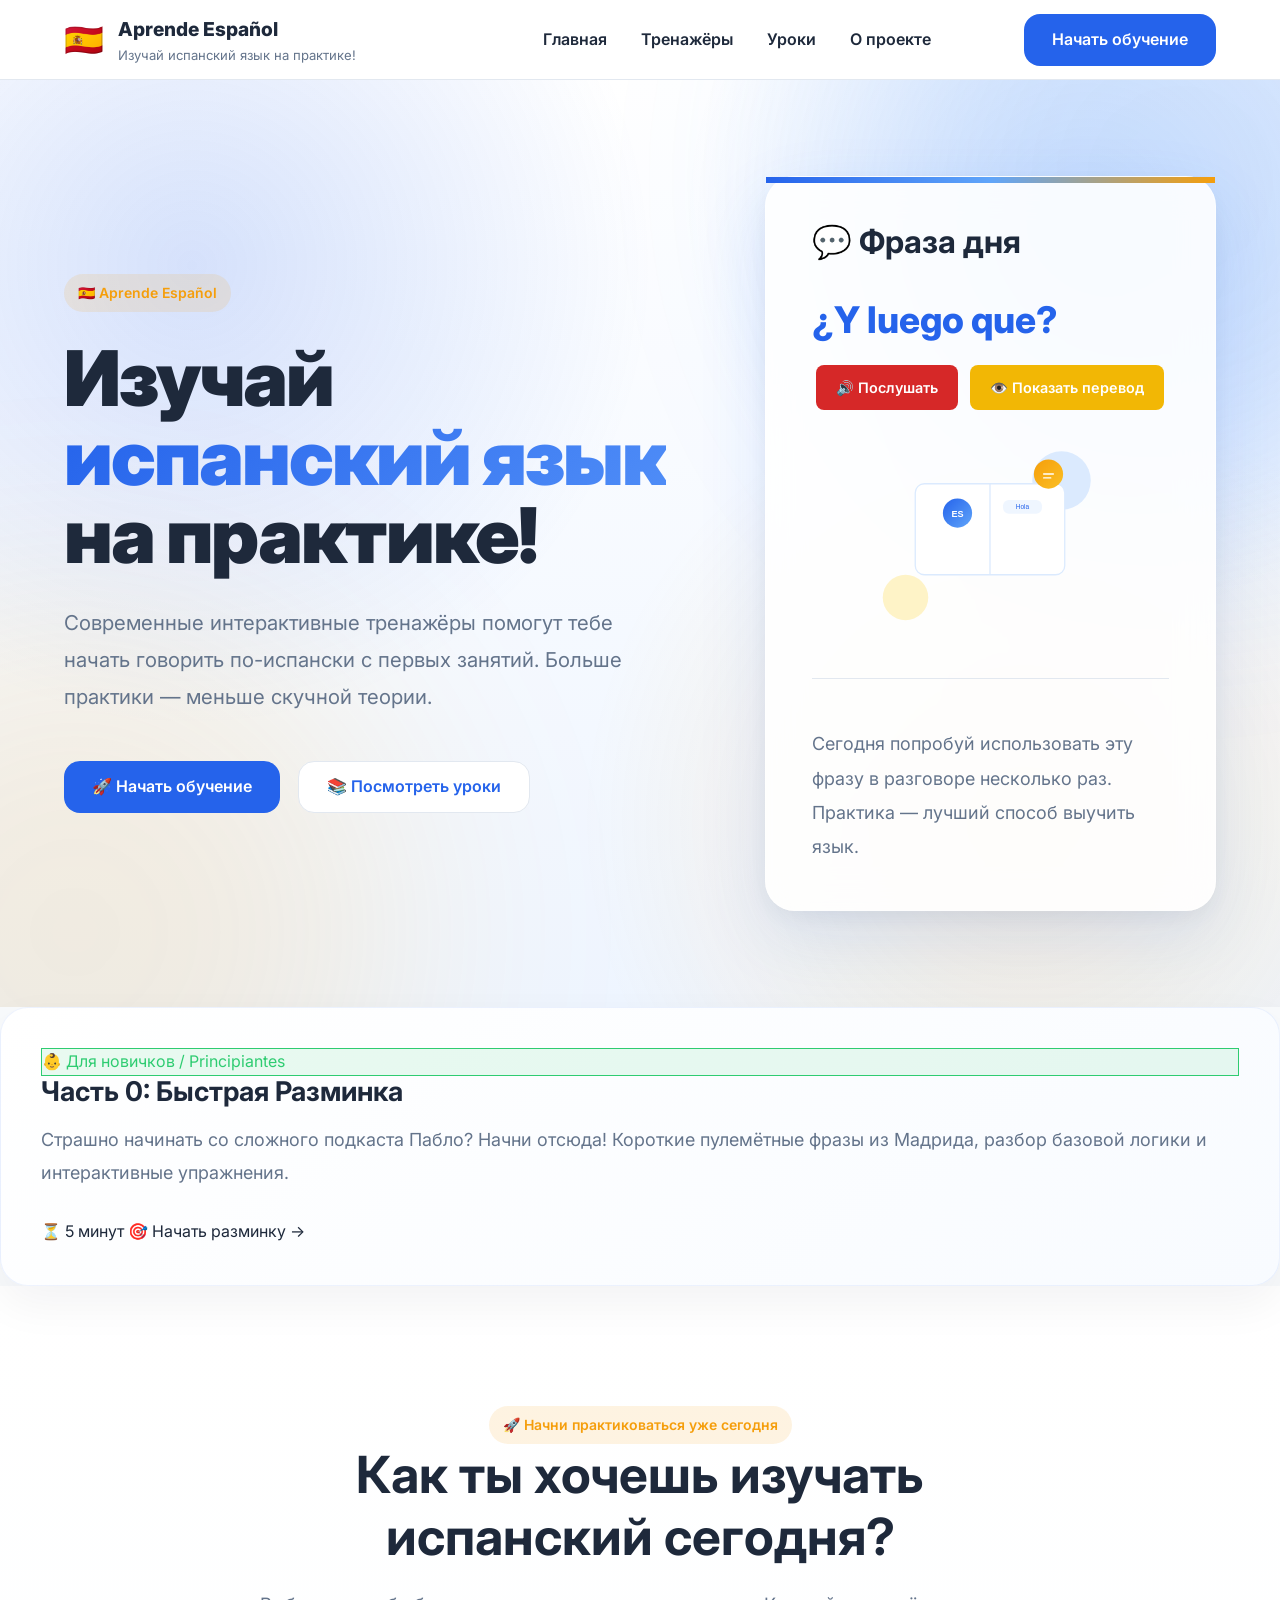
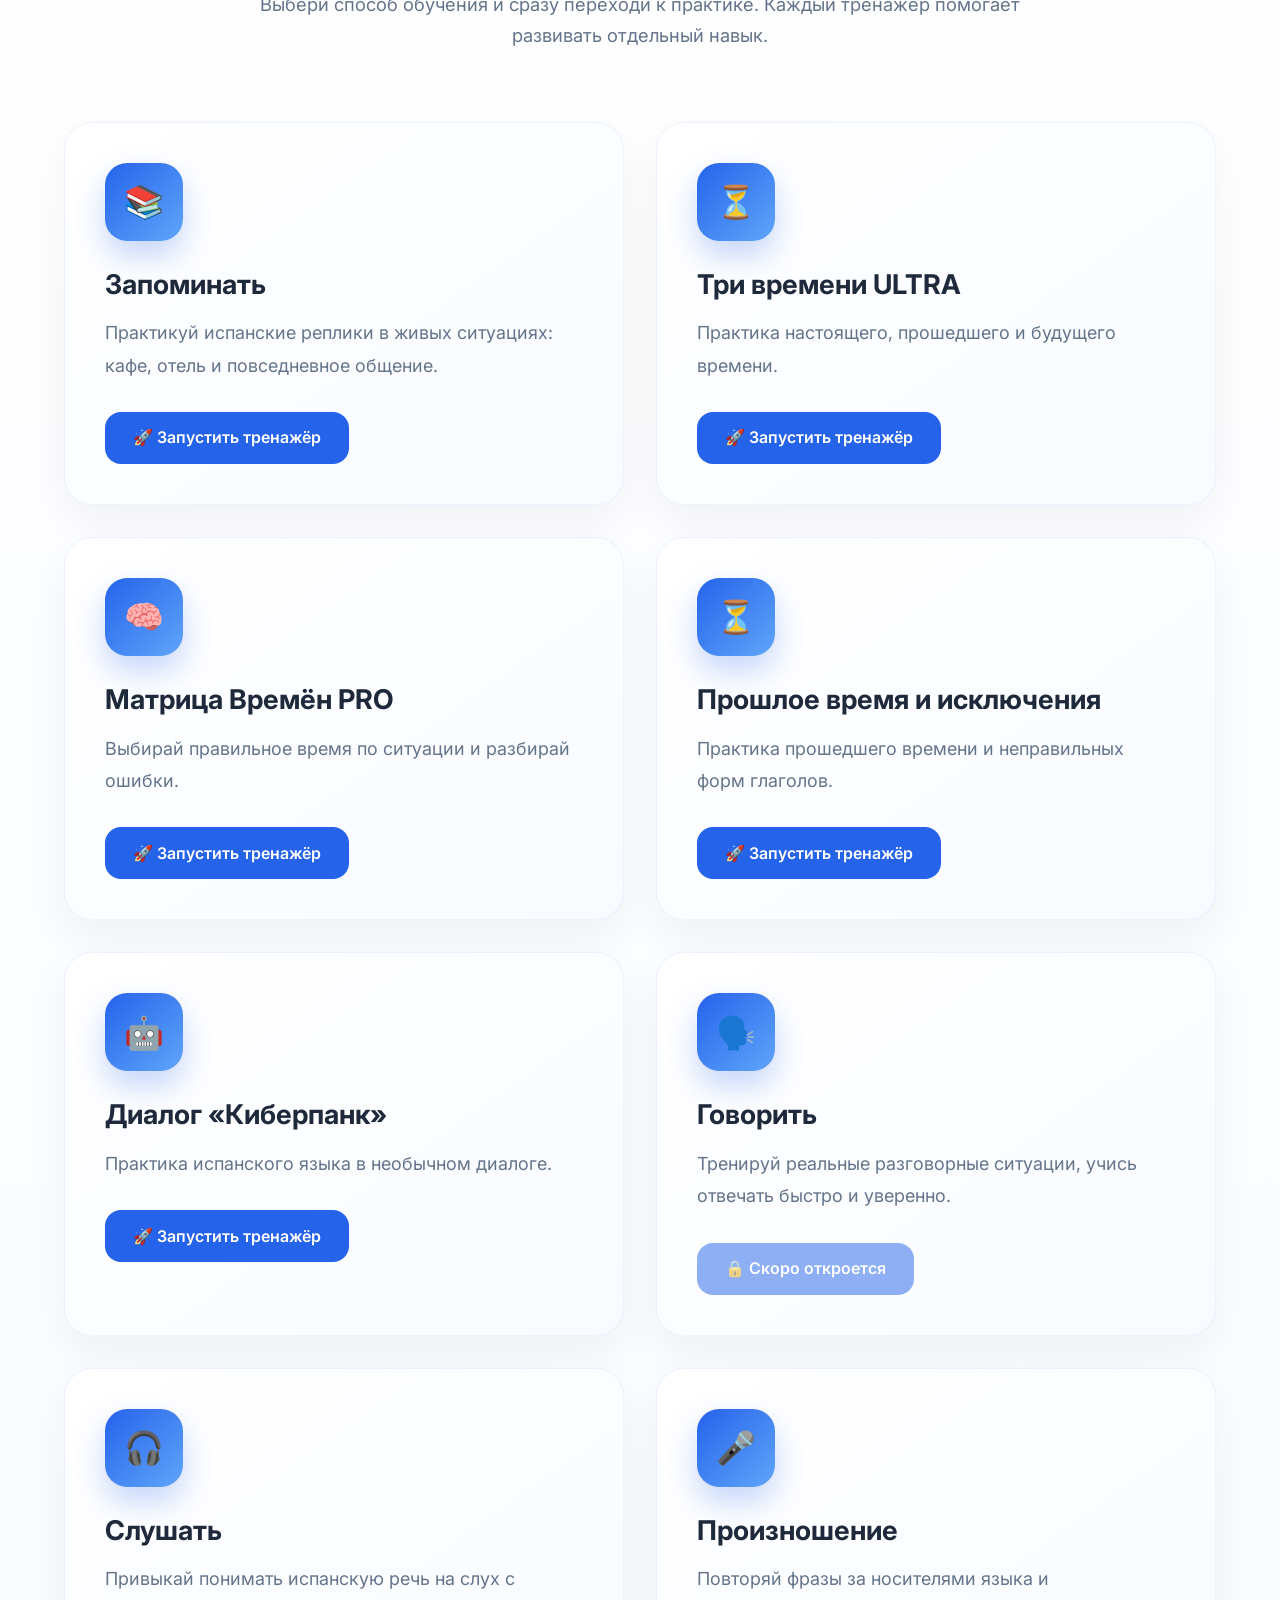
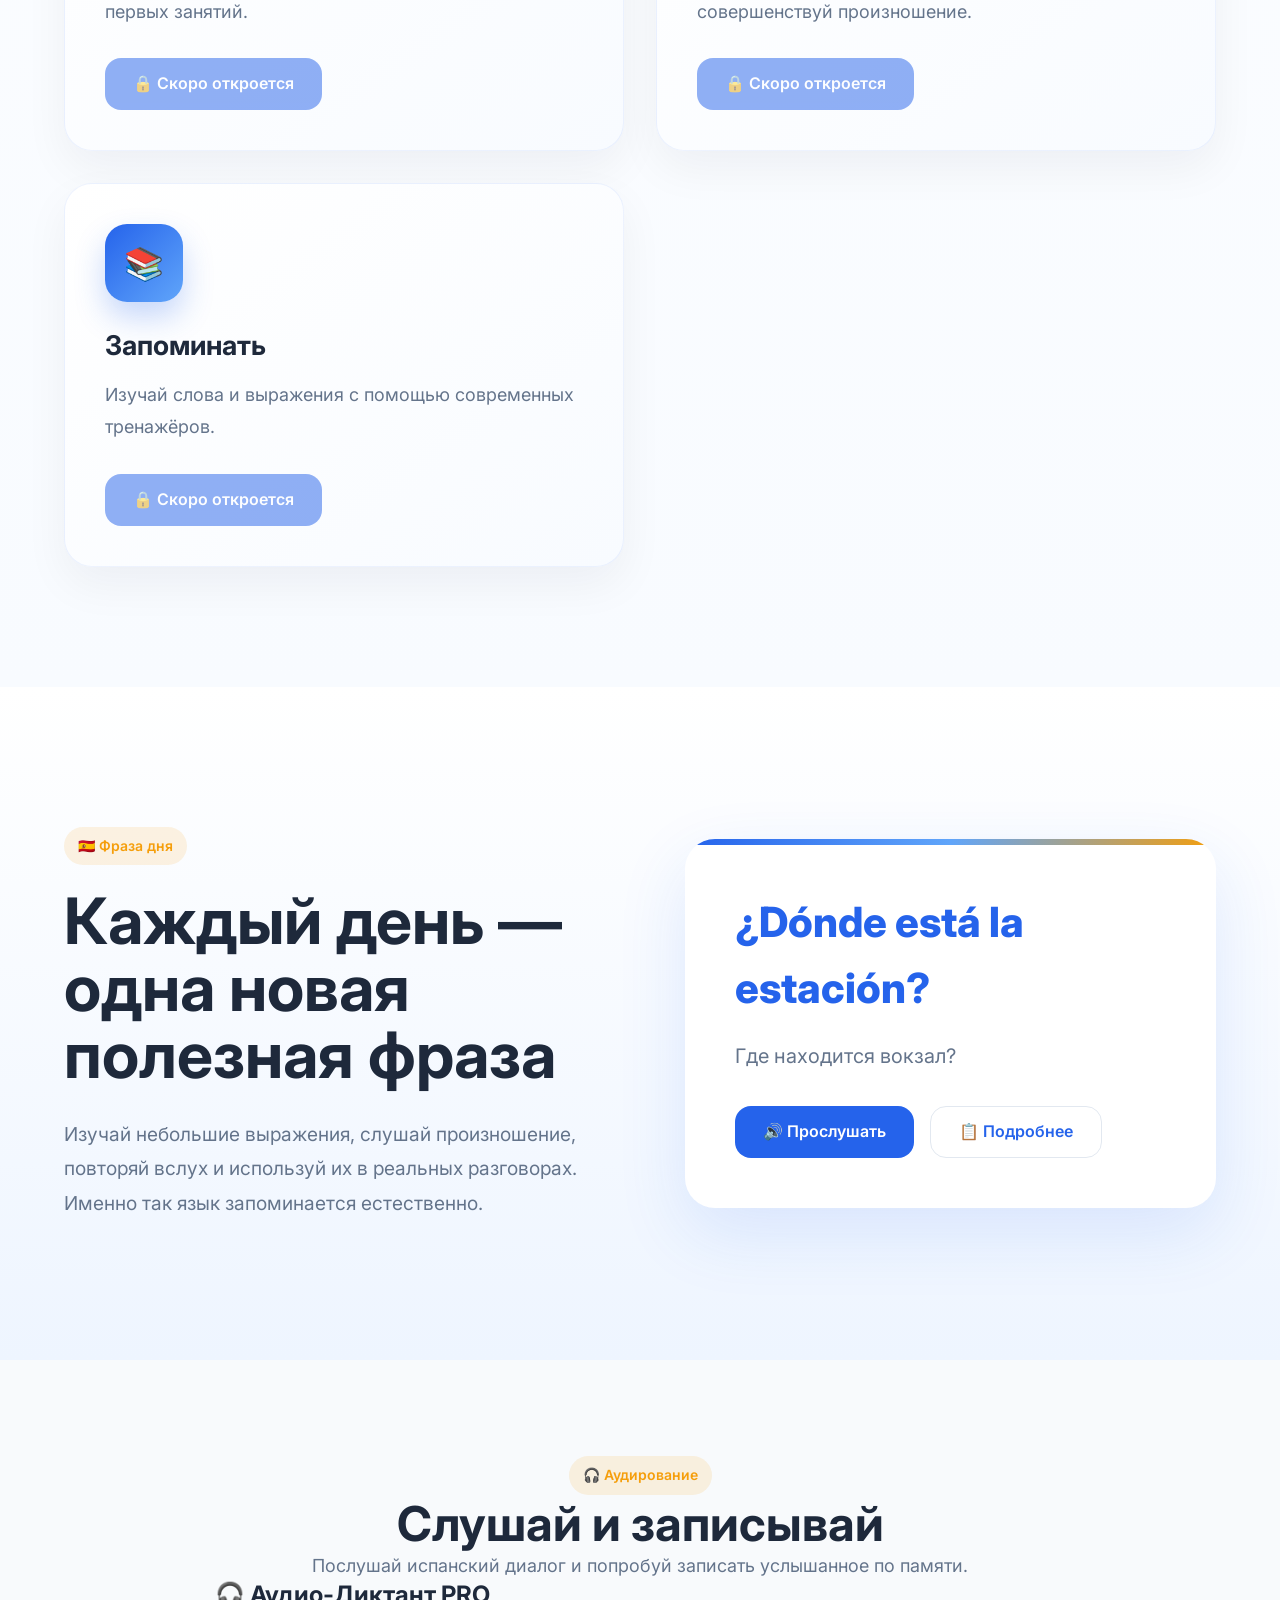
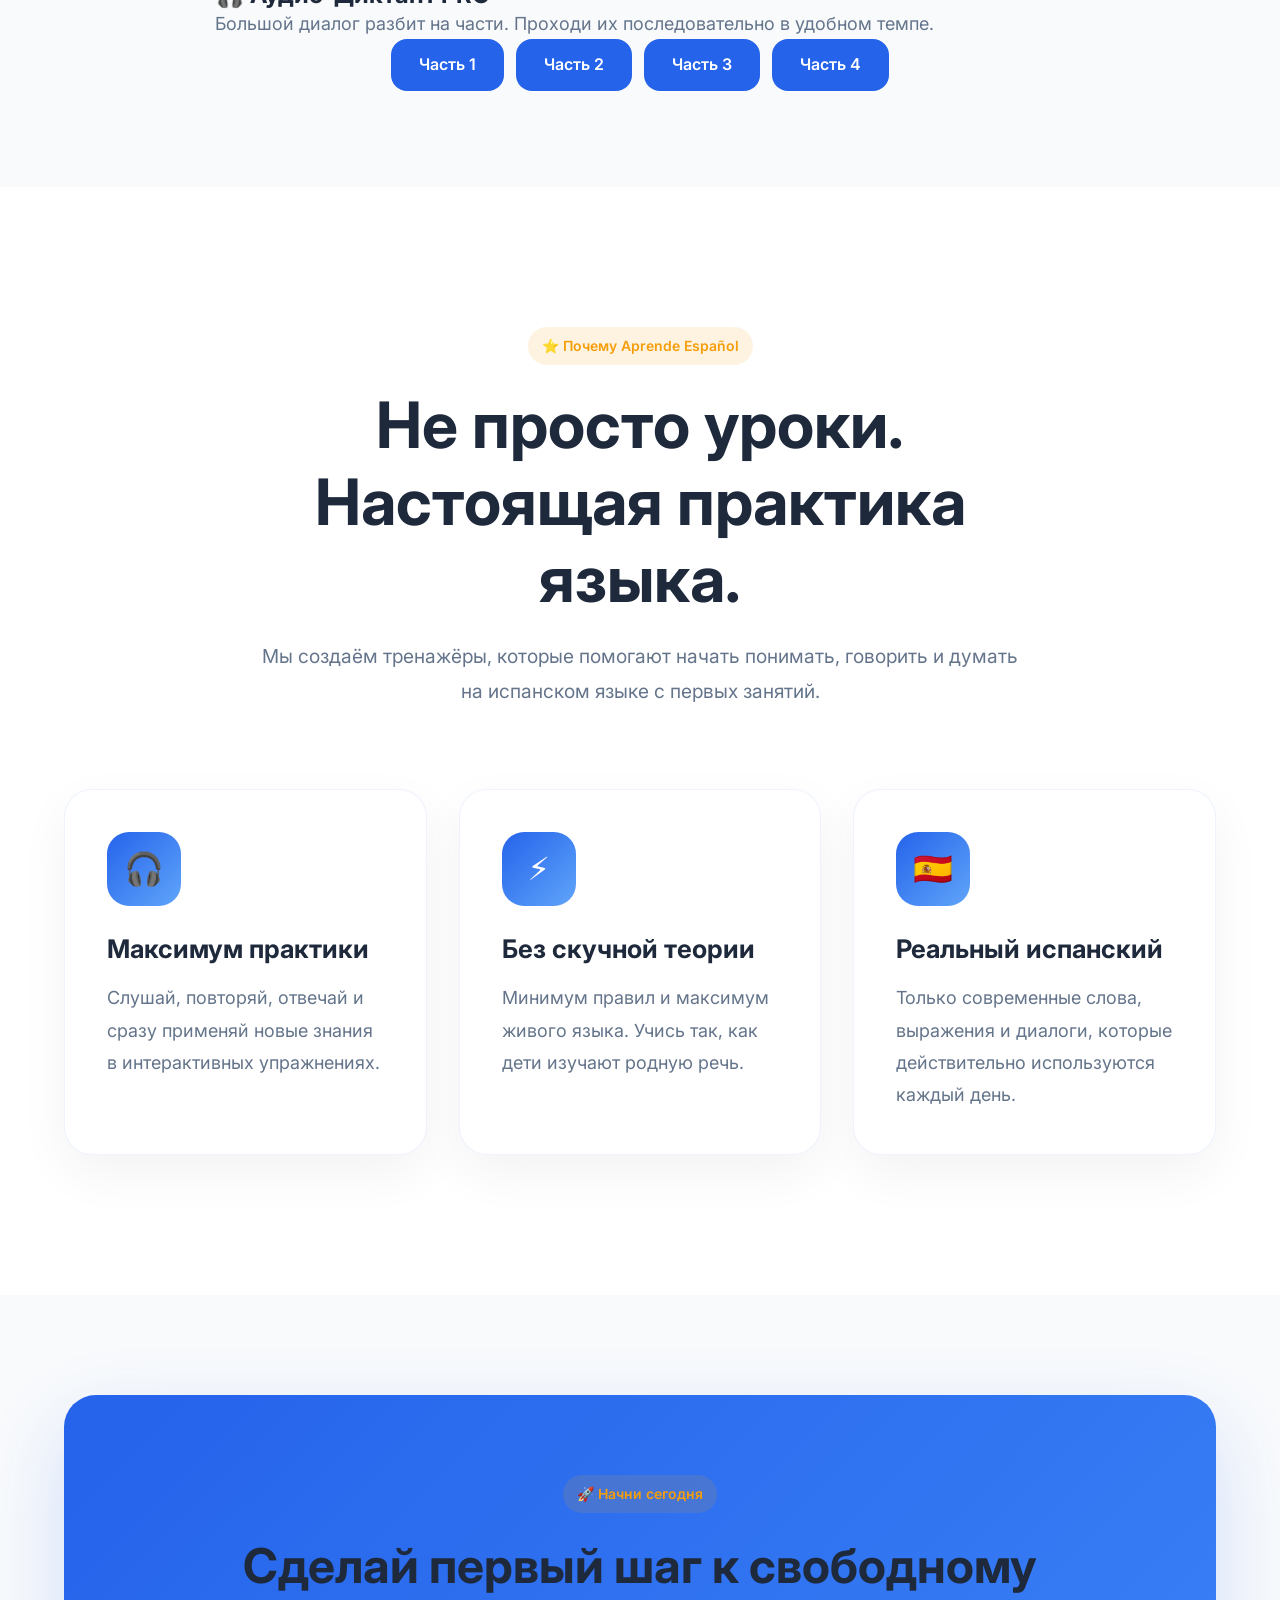
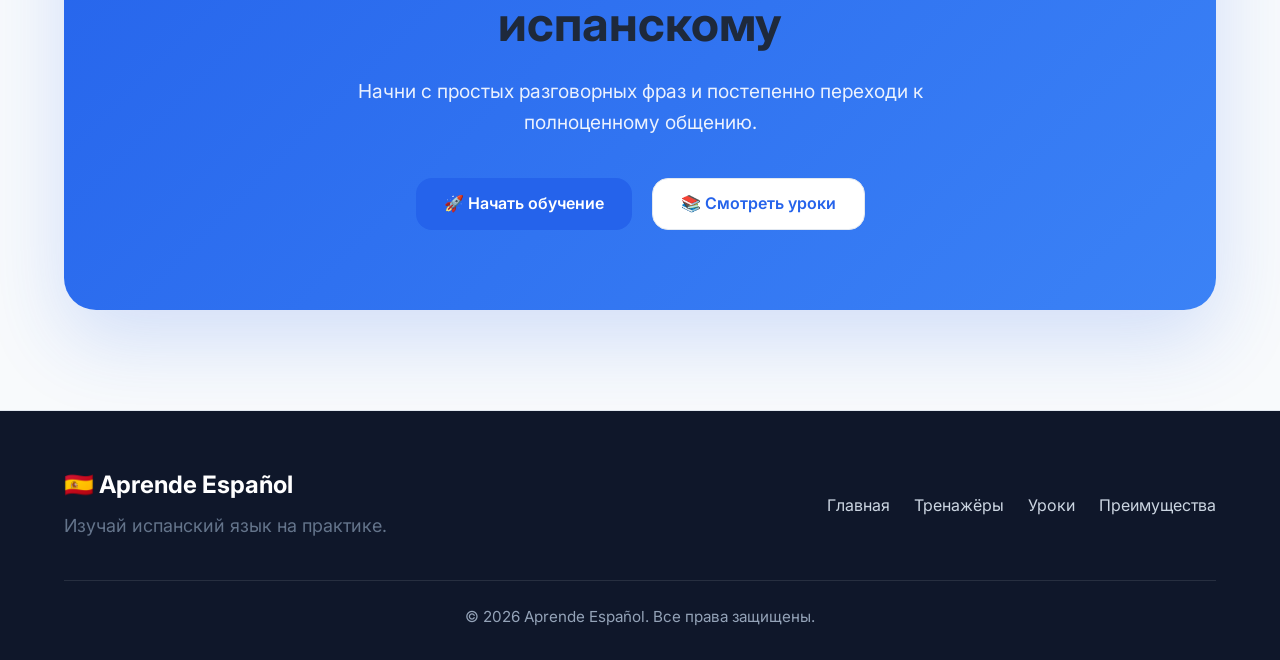
==== commit 264323b6: "Update index.html" ====
--- a/index.html
+++ b/index.html
@@ -362,23 +362,25 @@
      БАНЕР ДЛЯ НОВИЧКОВ
 =========================================================== -->        
 <!-- БАННЕР-НАВИГАТОР ДЛЯ НОВИЧКОВ -->
-<div class="hero-image appear" style="margin-bottom: 30px; width: 100%;">
-    <div class="hero-card" style="border-left: 5px solid #2ecc71; text-align: left; padding: 25px;">
-        <h3 style="color: #2ecc71; margin-top: 0; font-size: 1.1rem; text-transform: uppercase; letter-spacing: 1px;">👶 Новичок в испанском? / ¿Eres principiante?</h3>
+<div class="trainer-card appear">
+    <div class="trainer-content">
+        <div class="trainer-tag" style="background-color: rgba(46, 204, 113, 0.1); color: #2ecc71; border: 1px solid #2ecc71;">
+            👶 Для новичков / Principiantes
+        </div>
         
-        <p style="font-size: 1.2rem; font-weight: bold; color: #fff; margin: 10px 0;">
-            Страшно начинать со сложного подкаста? Тебе сюда!
+        <h3 class="trainer-title">Часть 0: Быстрая Разминка</h3>
+        
+        <p class="trainer-description">
+            Страшно начинать со сложного подкаста Пабло? Начни отсюда! Короткие пулемётные фразы из Мадрида, разбор базовой логики и интерактивные упражнения.
         </p>
         
-        <p style="color: #84817a; margin-bottom: 20px; font-size: 0.95rem; line-height: 1.5;">
-            Начни с «Части 0»: короткие пулемётные сленговые диалоги из Мадрида, разбор базовой логики слов и простые интерактивные упражнения без зазубривания.
-        </p>
-        
-        <a href="trainers/principiante.html" class="action-btn" style="display: inline-block; width: auto; padding: 12px 25px; background-color: #2ecc71; text-decoration: none; text-align: center; border-radius: 6px; font-weight: bold; color: white; transition: background 0.2s;">
-            🎯 Начать разминку →
-        </a>
+        <div class="trainer-footer">
+            <span class="trainer-duration">⏳ 5 минут</span>
+            <a href="trainers/principiante.html" class="trainer-btn">🎯 Начать разминку →</a>
+        </div>
     </div>
 </div>
+
 
 
 
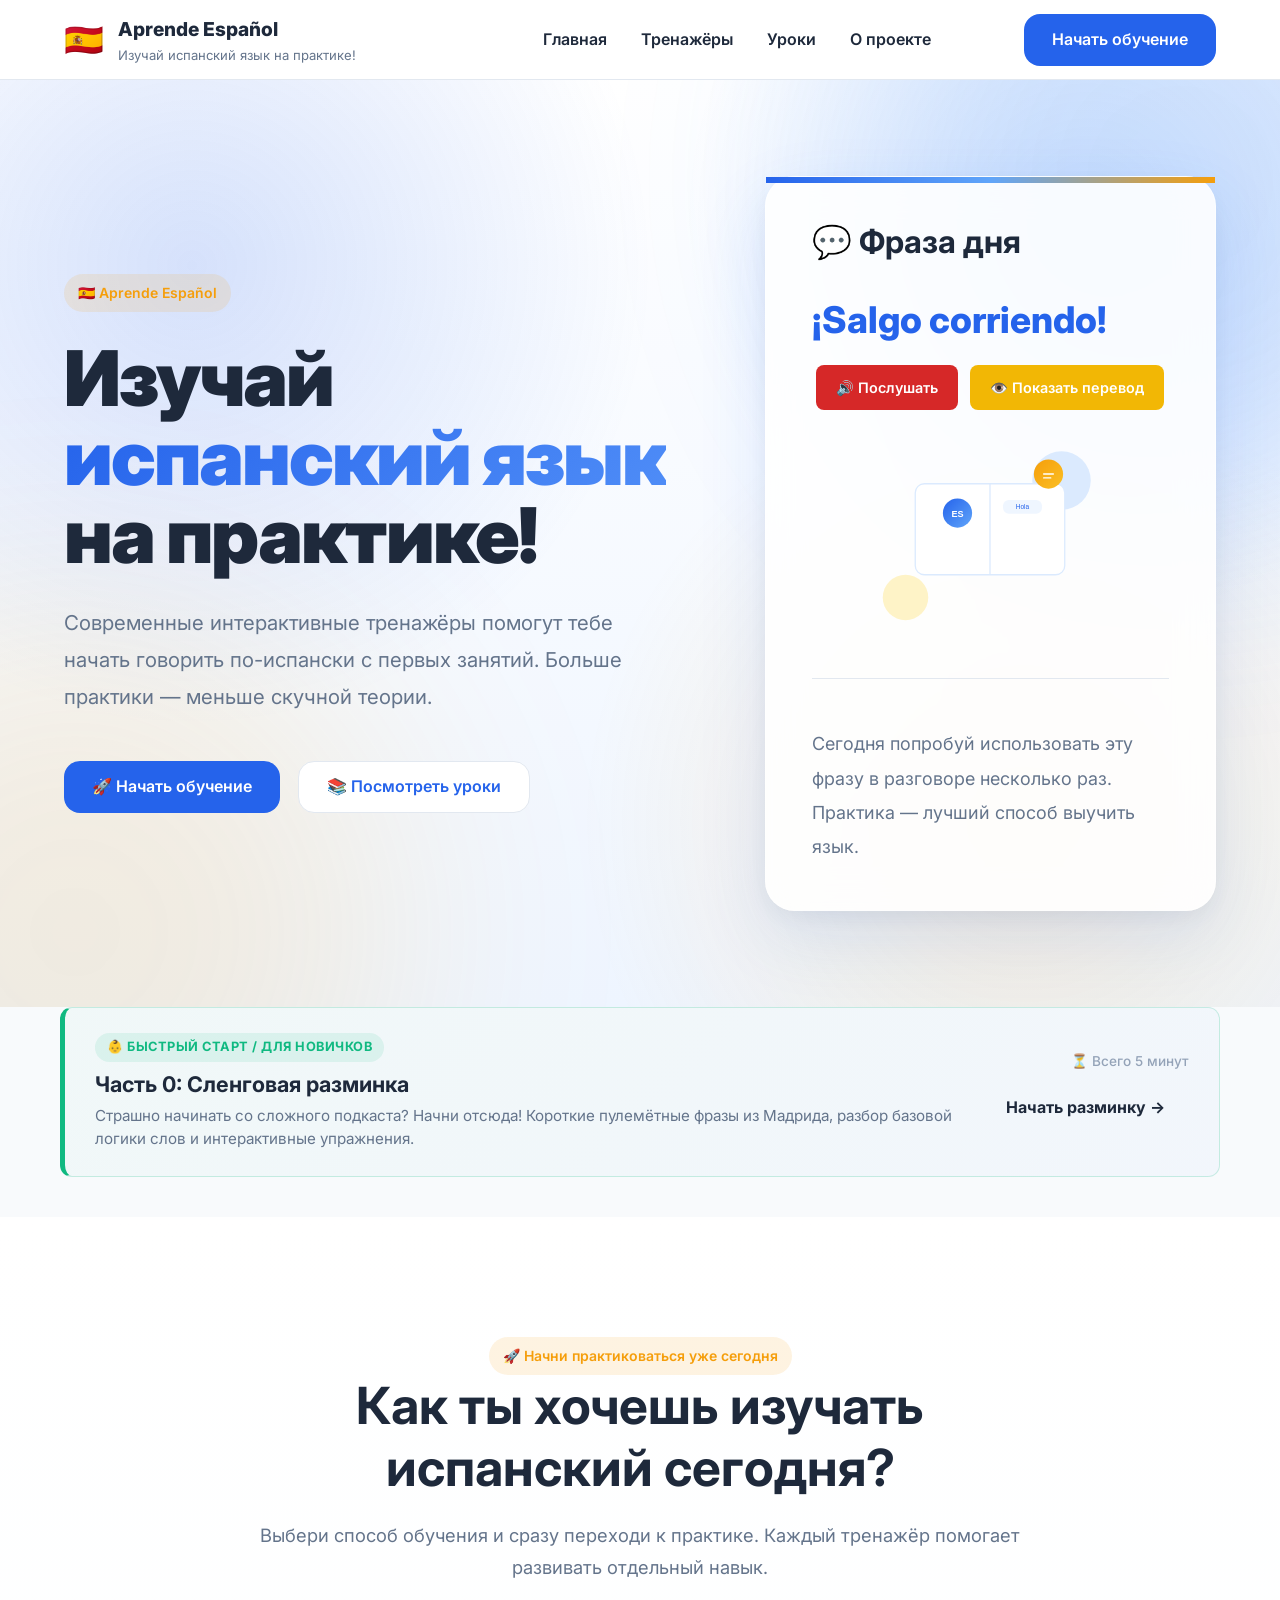
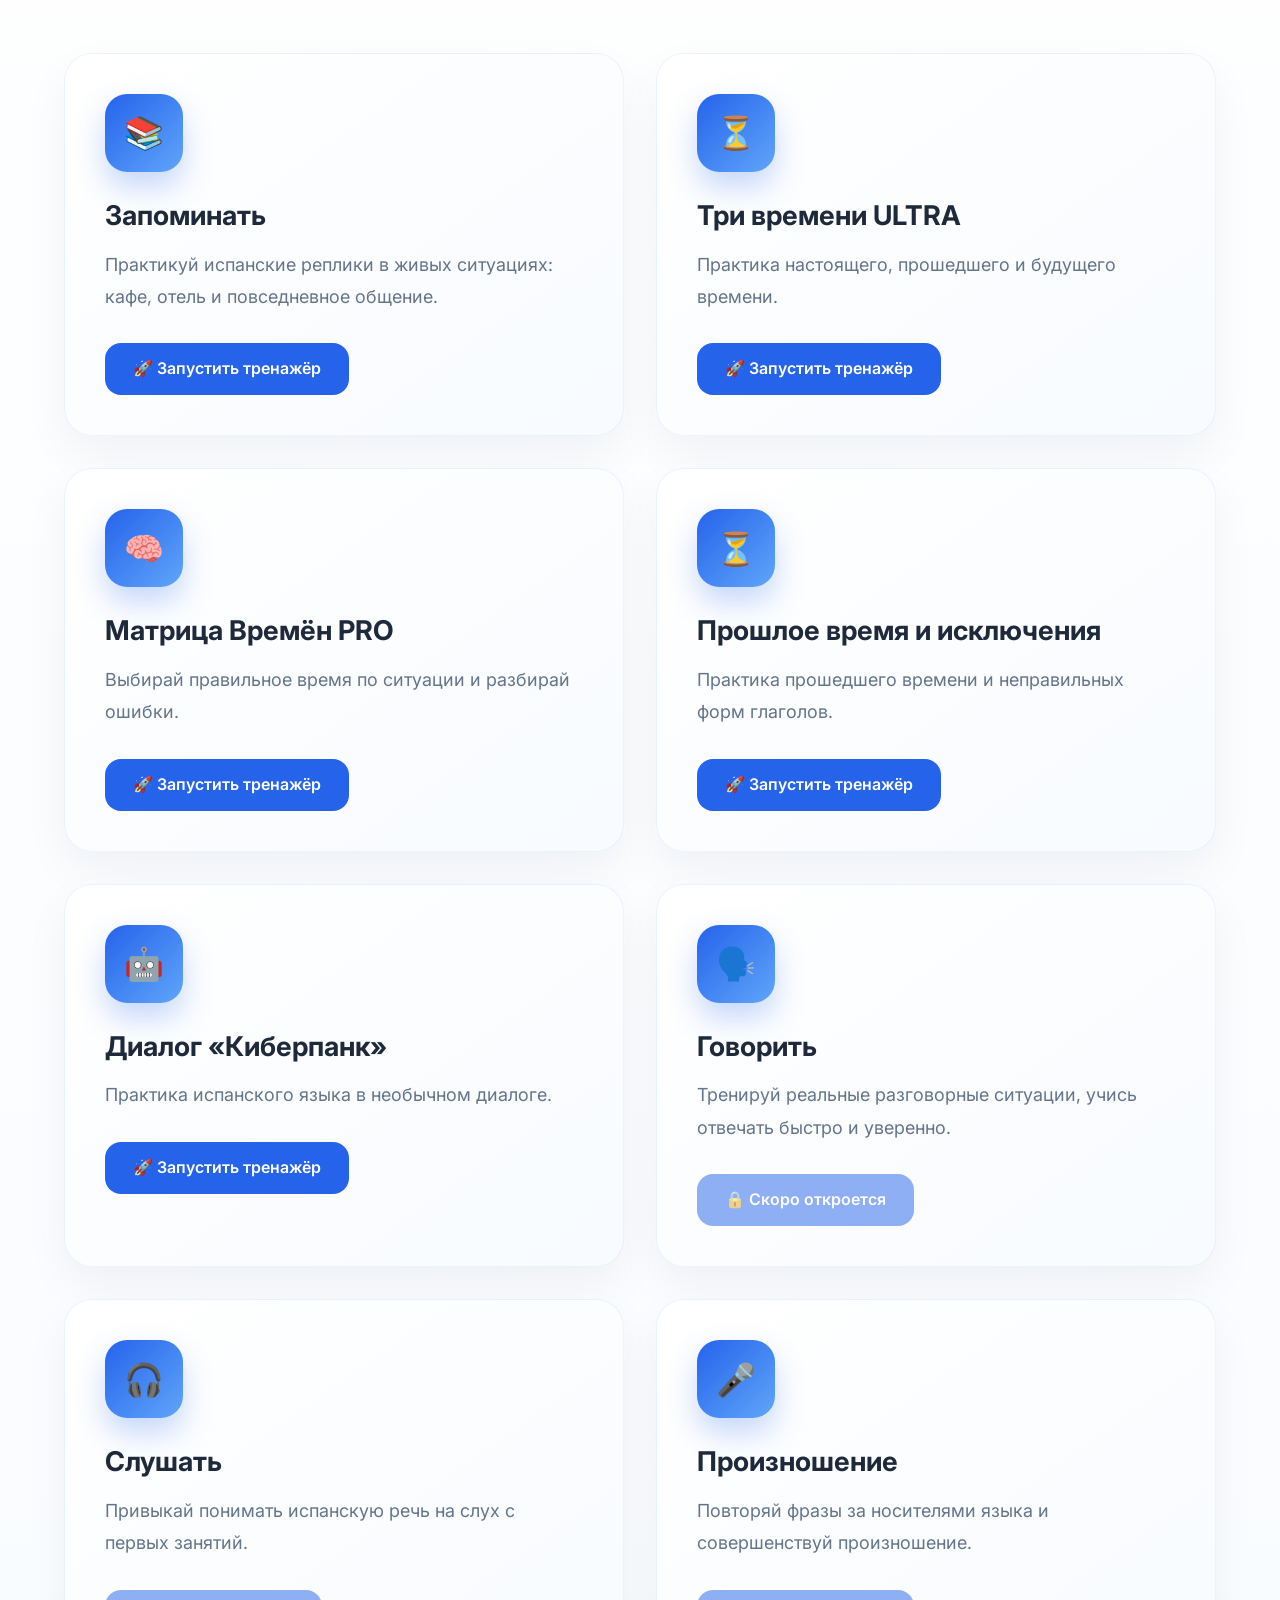
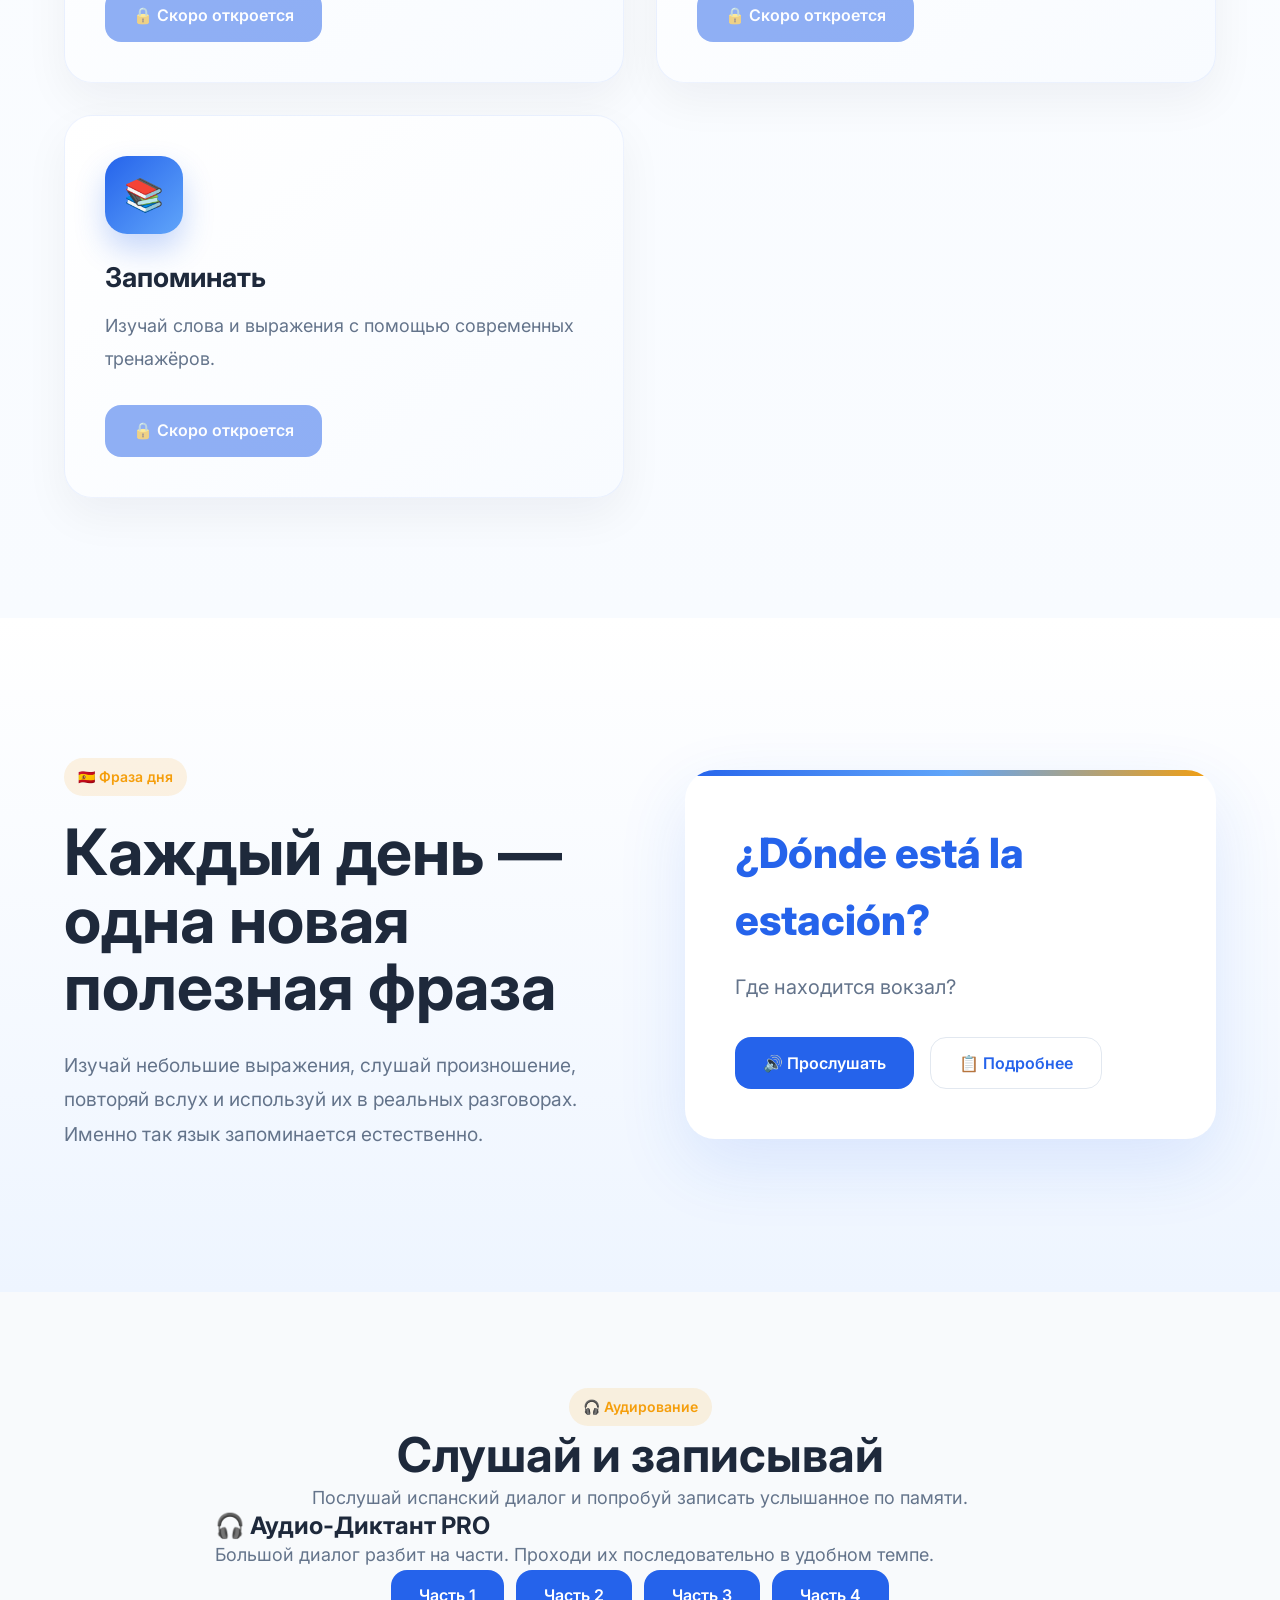
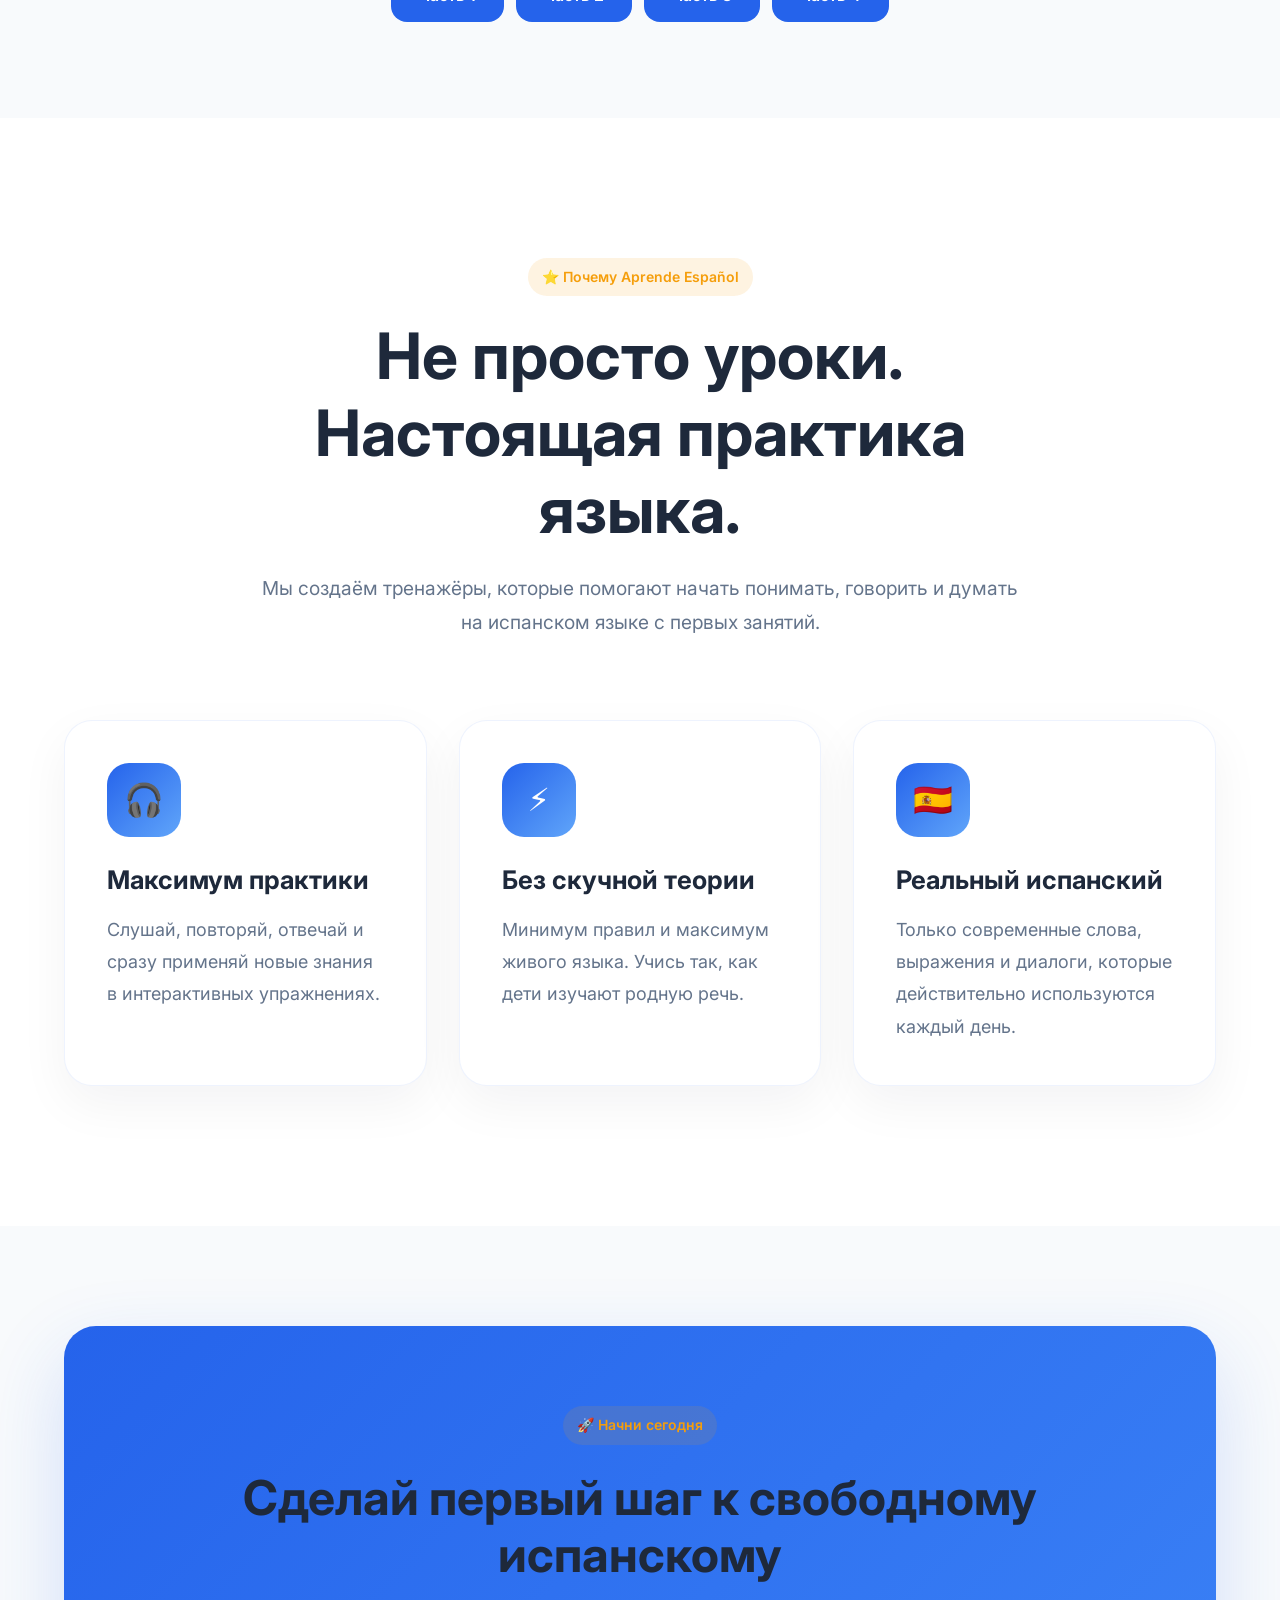
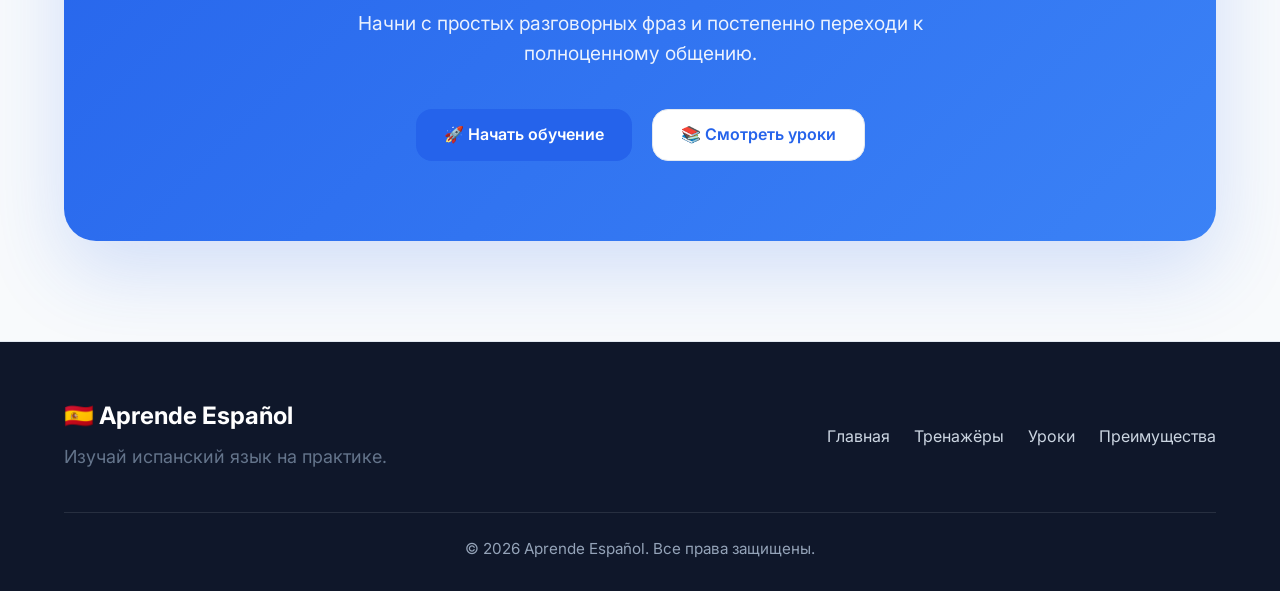
==== commit 1db3717b: "Update index.html" ====
--- a/index.html
+++ b/index.html
@@ -361,26 +361,30 @@
 <!-- ==========================================================
      БАНЕР ДЛЯ НОВИЧКОВ
 =========================================================== -->        
-<!-- БАННЕР-НАВИГАТОР ДЛЯ НОВИЧКОВ -->
-<div class="trainer-card appear">
-    <div class="trainer-content">
-        <div class="trainer-tag" style="background-color: rgba(46, 204, 113, 0.1); color: #2ecc71; border: 1px solid #2ecc71;">
-            👶 Для новичков / Principiantes
-        </div>
+<!-- ПОЛНОШИРИННЫЙ БАННЕР-НАВИГАТОР ДЛЯ НОВИЧКОВ -->
+<div style="max-width: 1200px; margin: 0 auto 40px auto; padding: 0 20px; width: 100%; box-sizing: border-box;">
+    <div style="background: linear-gradient(135deg, rgba(16, 185, 129, 0.03) 0%, rgba(59, 130, 246, 0.03) 100%); border: 1px solid rgba(16, 185, 129, 0.2); border-left: 5px solid #10b981; border-radius: 12px; padding: 25px 30px; display: flex; justify-content: space-between; align-items: center; gap: 20px; transition: transform 0.2s ease;">
         
-        <h3 class="trainer-title">Часть 0: Быстрая Разминка</h3>
-        
-        <p class="trainer-description">
-            Страшно начинать со сложного подкаста Пабло? Начни отсюда! Короткие пулемётные фразы из Мадрида, разбор базовой логики и интерактивные упражнения.
-        </p>
-        
-        <div class="trainer-footer">
-            <span class="trainer-duration">⏳ 5 минут</span>
-            <a href="trainers/principiante.html" class="trainer-btn">🎯 Начать разминку →</a>
-        </div>
+        <div style="flex: 1; text-align: left;">
+            <div style="display: inline-block; background-color: rgba(16, 185, 129, 0.1); color: #10b981; border-radius: 20px; padding: 4px 12px; font-size: 0.8rem; font-weight: bold; text-transform: uppercase; letter-spacing: 0.5px; margin-bottom: 10px;">
+                👶 Быстрый старт / Для новичков
+            </div>
+            <h3 style="margin: 0 0 8px 0; color: #1e293b; font-size: 1.35rem; font-weight: 700;">Часть 0: Сленговая разминка</h3>
+            <p style="margin: 0; color: #64748b; font-size: 0.95rem; line-height: 1.5;">
+                Страшно начинать со сложного подкаста? Начни отсюда! Короткие пулемётные фразы из Мадрида, разбор базовой логики слов и интерактивные упражнения.
+            </p>
+        </div>
+
+        <div style="display: flex; flex-direction: column; align-items: flex-end; justify-content: center; min-width: 200px;">
+            <span style="font-size: 0.85rem; color: #94a3b8; margin-bottom: 10px; font-weight: 500;">⏳ Всего 5 минут</span>
+            <!-- Здесь используется ваш оригинальный класс кнопки c сайта -->
+            <a href="trainers/principiante.html" class="action-btn" style="display: inline-block; width: 100%; padding: 12px 24px; text-decoration: none; text-align: center; border-radius: 6px; font-weight: bold; transition: all 0.2s; box-sizing: border-box;">
+                Начать разминку →
+            </a>
+        </div>
+
     </div>
 </div>
-
 
 
 
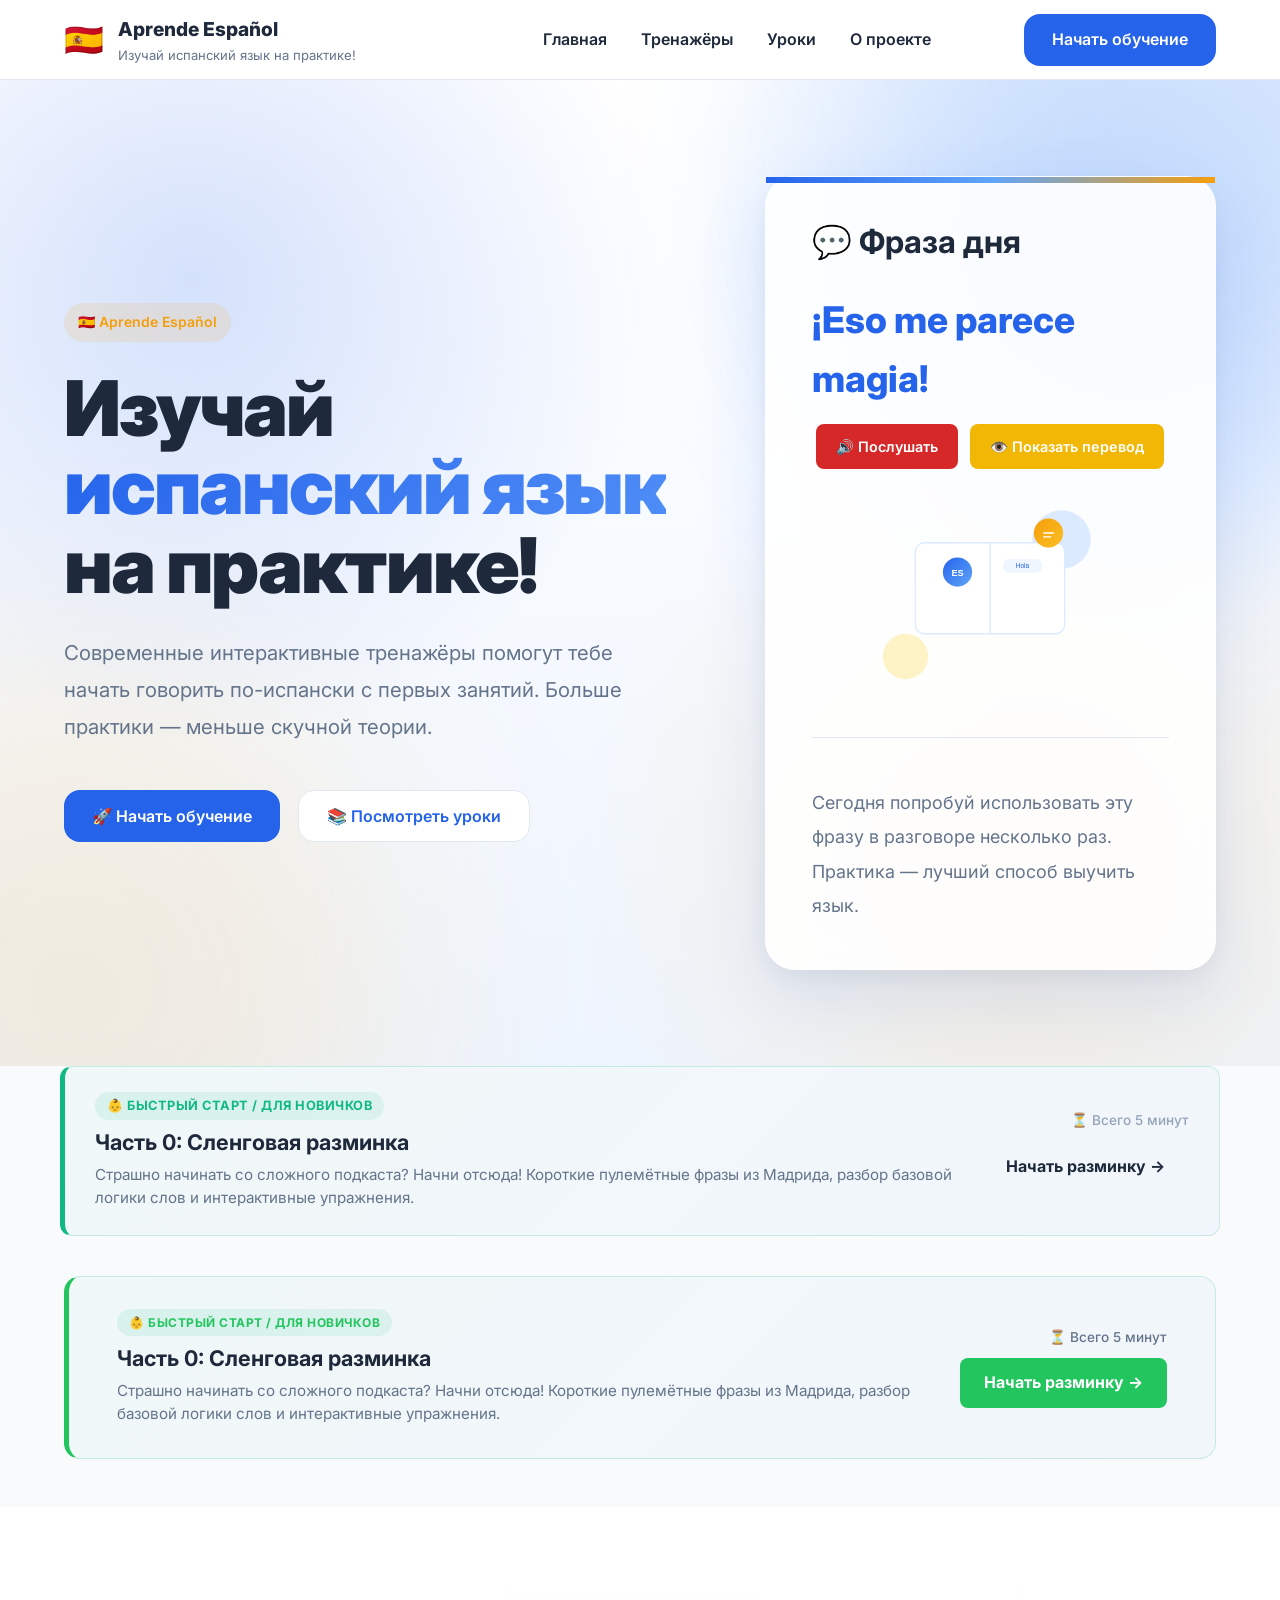
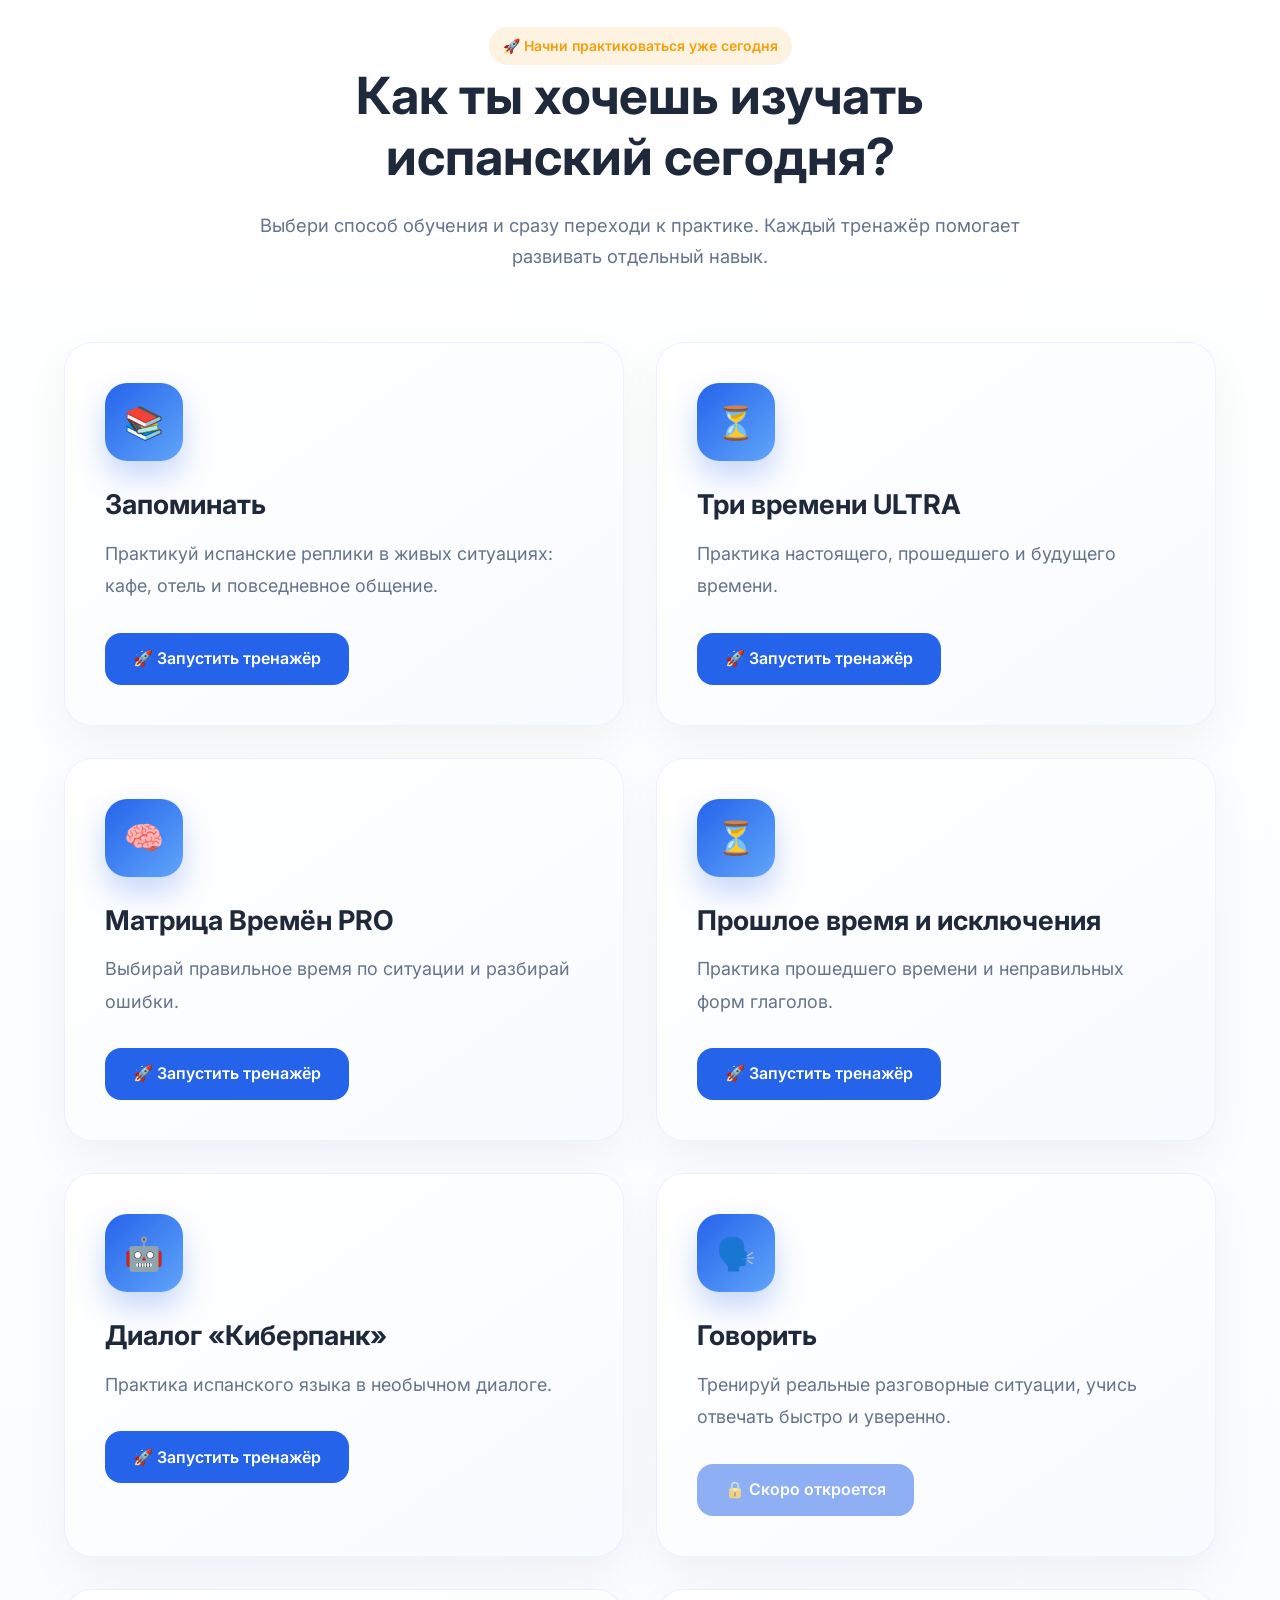
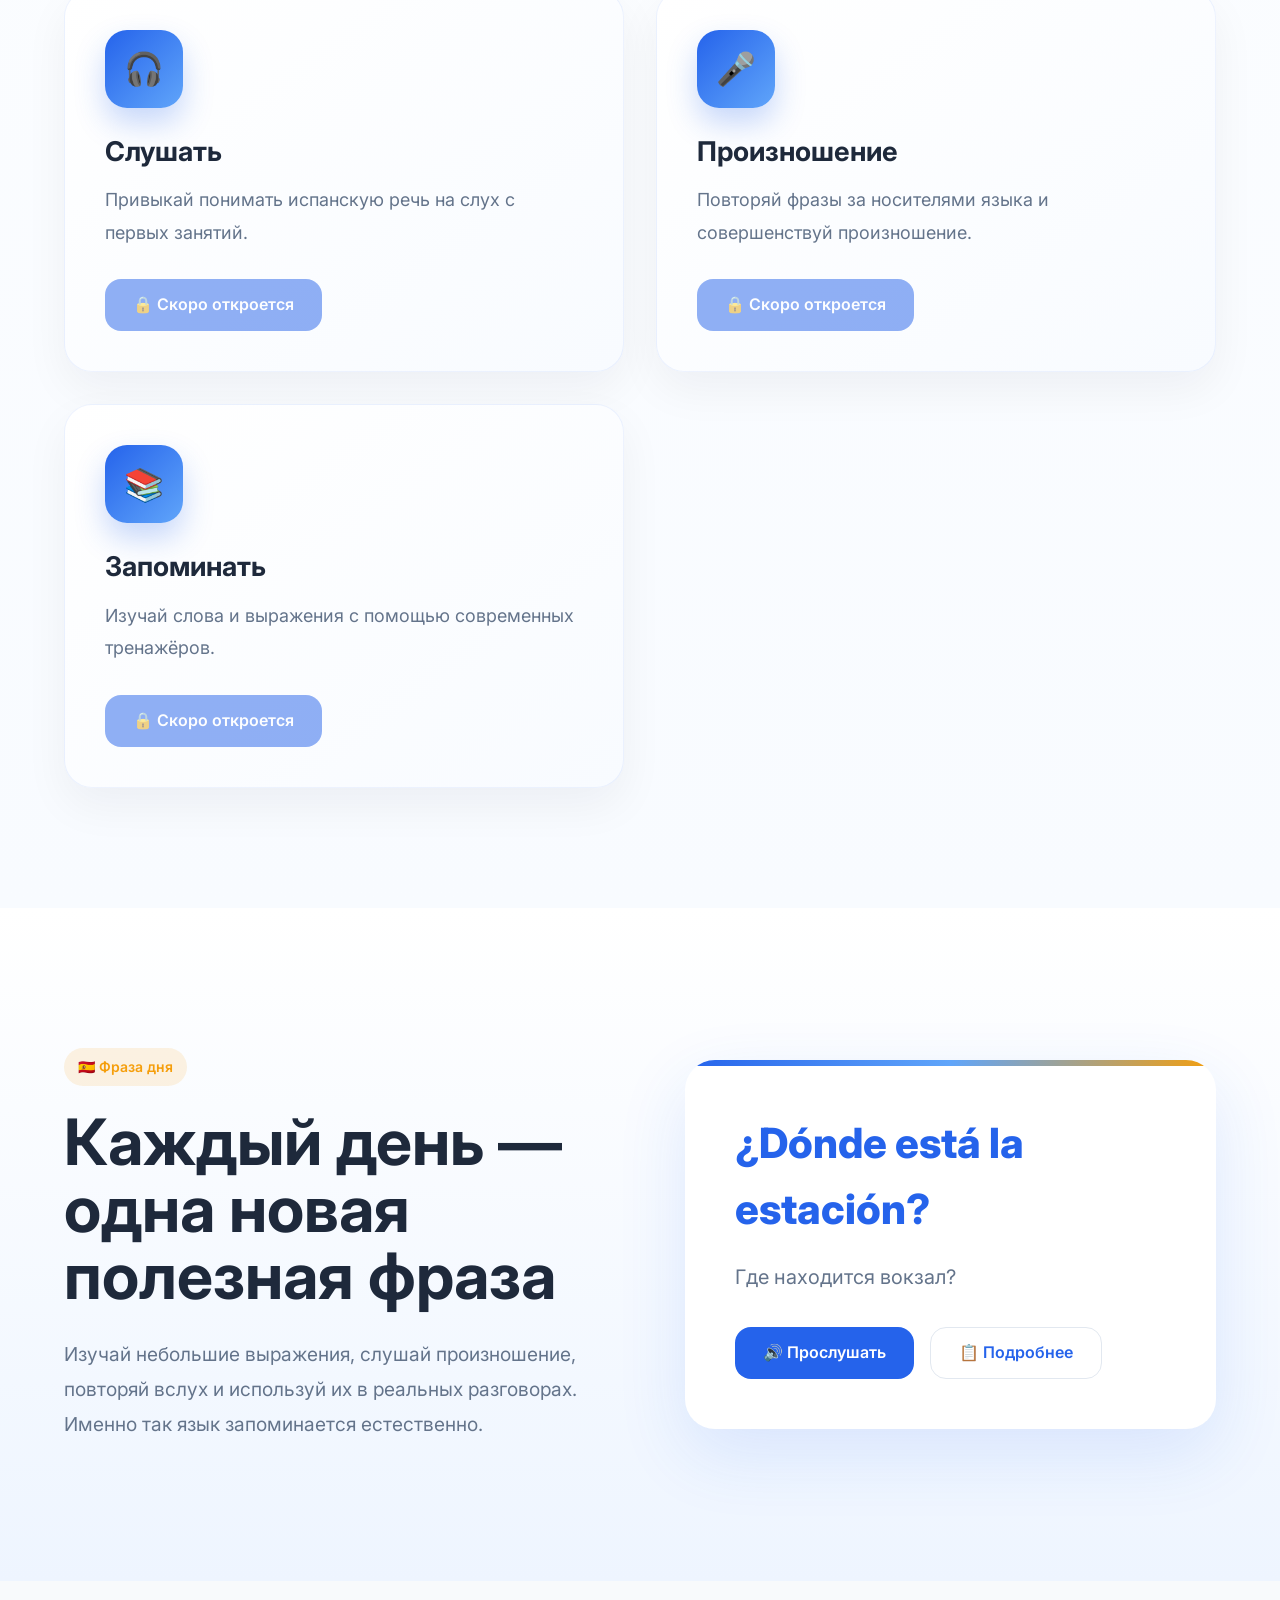
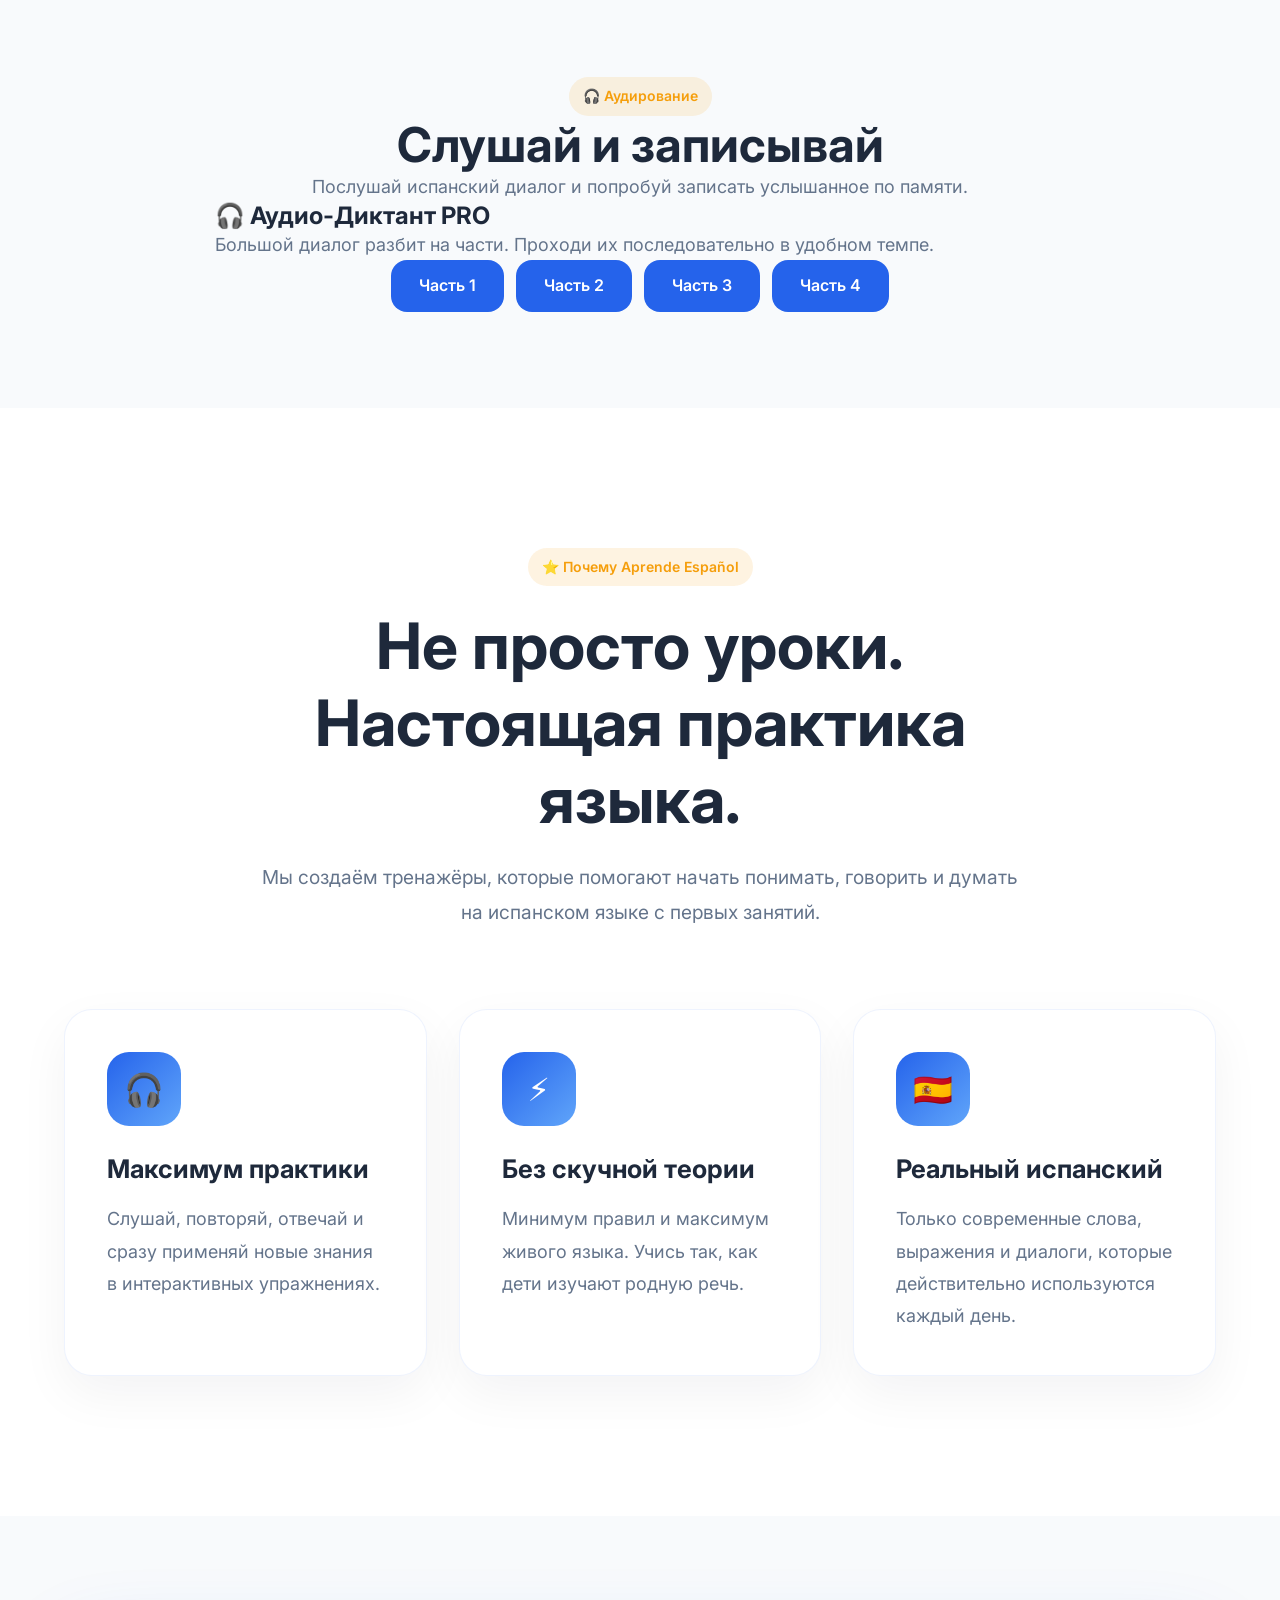
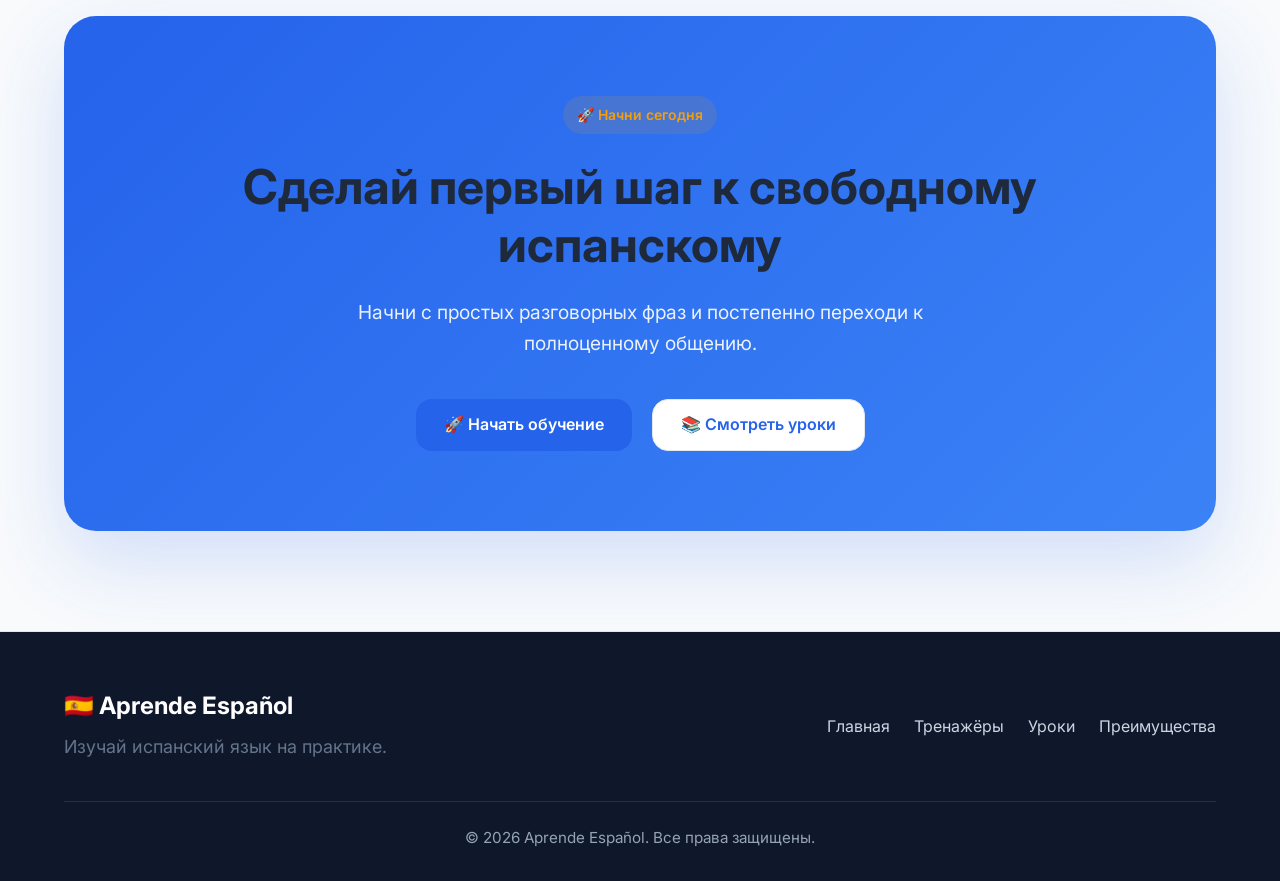
==== commit c19a6cc5: "Add beginner banner component with dedicated styles and responsive design - Created new CSS file ass" ====
--- a/index.html
+++ b/index.html
@@ -389,6 +389,34 @@
 
 
 <!-- ==========================================================
+     BEGINNER BANNER - Баннер для новичков
+=========================================================== -->
+
+<div class="beginner-banner">
+    <div class="beginner-banner-inner">
+        
+        <div class="beginner-banner-content">
+            <div class="beginner-banner-badge">
+                👶 Быстрый старт / Для новичков
+            </div>
+            <h3 class="beginner-banner-title">Часть 0: Сленговая разминка</h3>
+            <p class="beginner-banner-description">
+                Страшно начинать со сложного подкаста? Начни отсюда! Короткие пулемётные фразы из Мадрида, разбор базовой логики слов и интерактивные упражнения.
+            </p>
+        </div>
+
+        <div class="beginner-banner-actions">
+            <span class="beginner-banner-time">⏳ Всего 5 минут</span>
+            <a href="trainers/principiante.html" class="beginner-banner-btn">
+                Начать разминку →
+            </a>
+        </div>
+
+    </div>
+</div>
+
+
+<!-- ==========================================================
      TRAINERS
 =========================================================== -->
 
--- a/assets/css/style.css
+++ b/assets/css/style.css
@@ -18,6 +18,7 @@
 @import url("sections/layout.css");
 @import url("sections/cta.css");
 @import url("sections/footer.css");
+@import url("sections/beginner-banner.css");
 
 
 
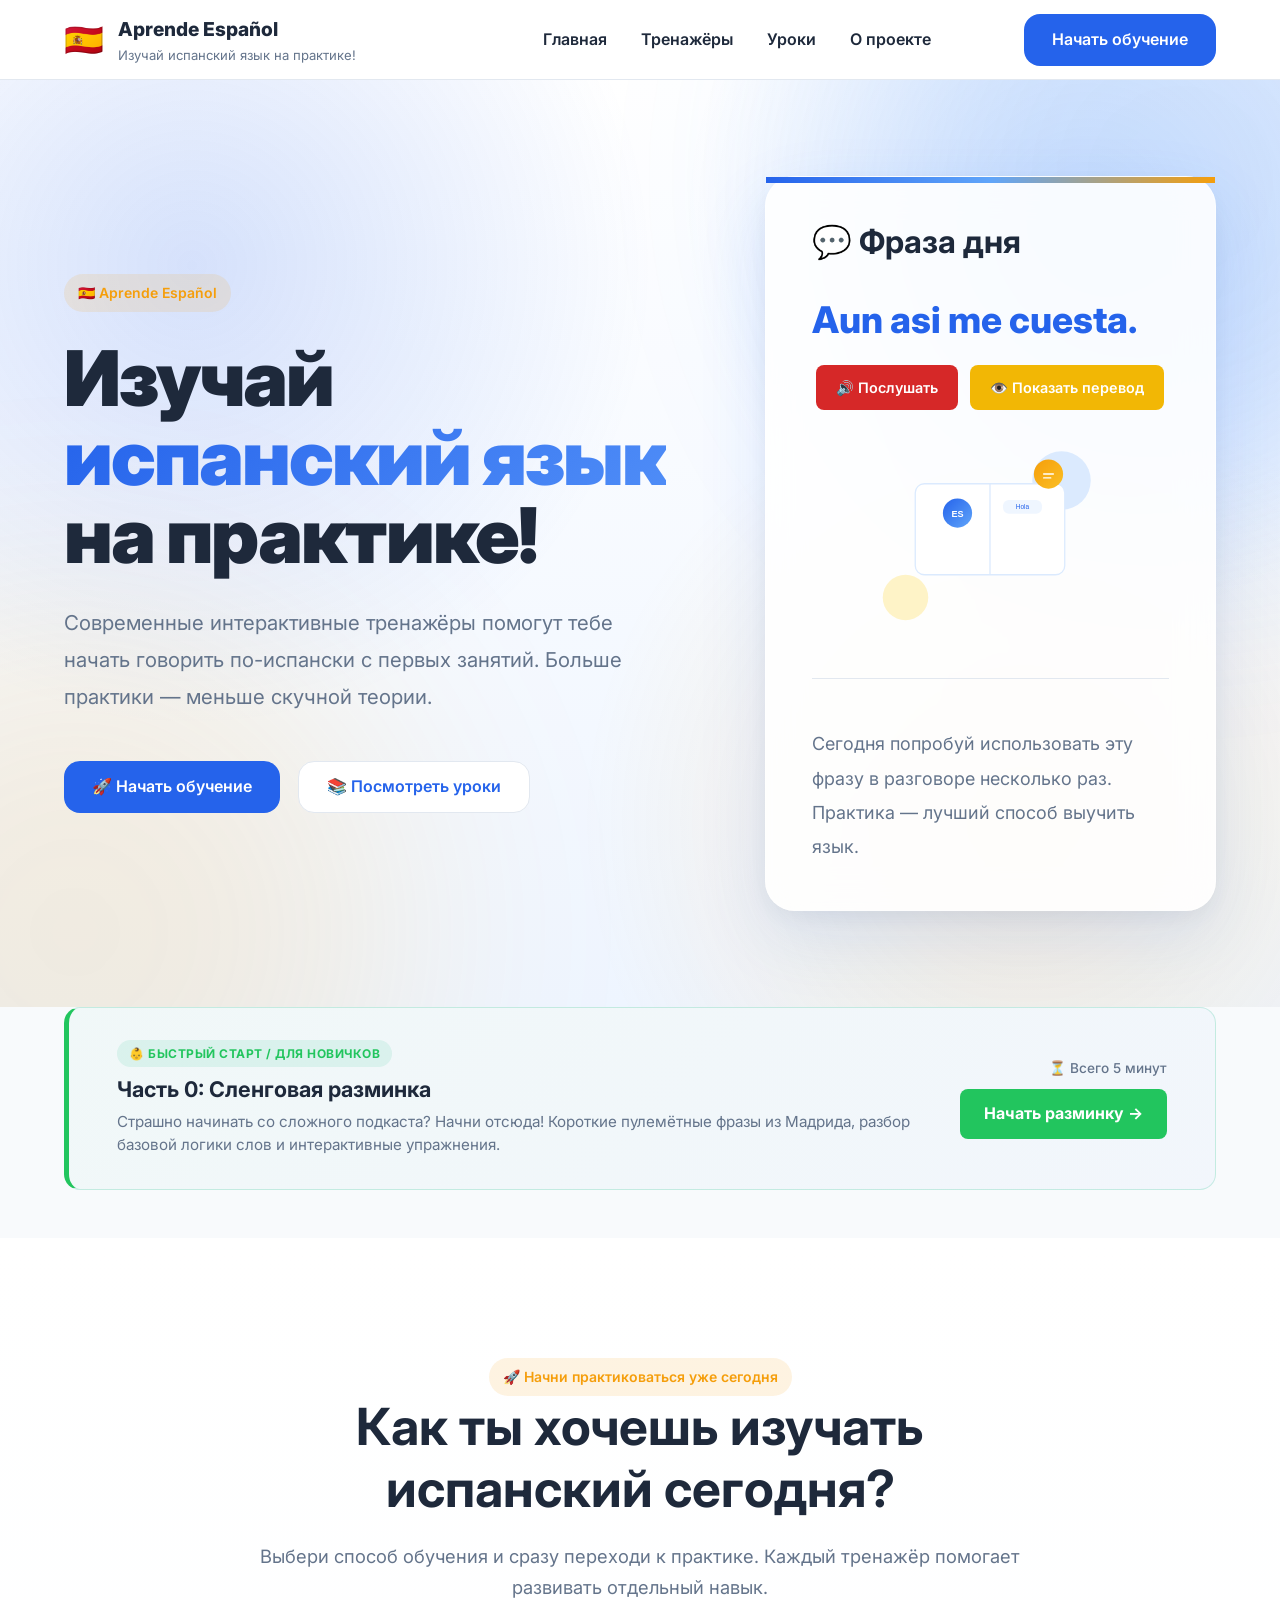
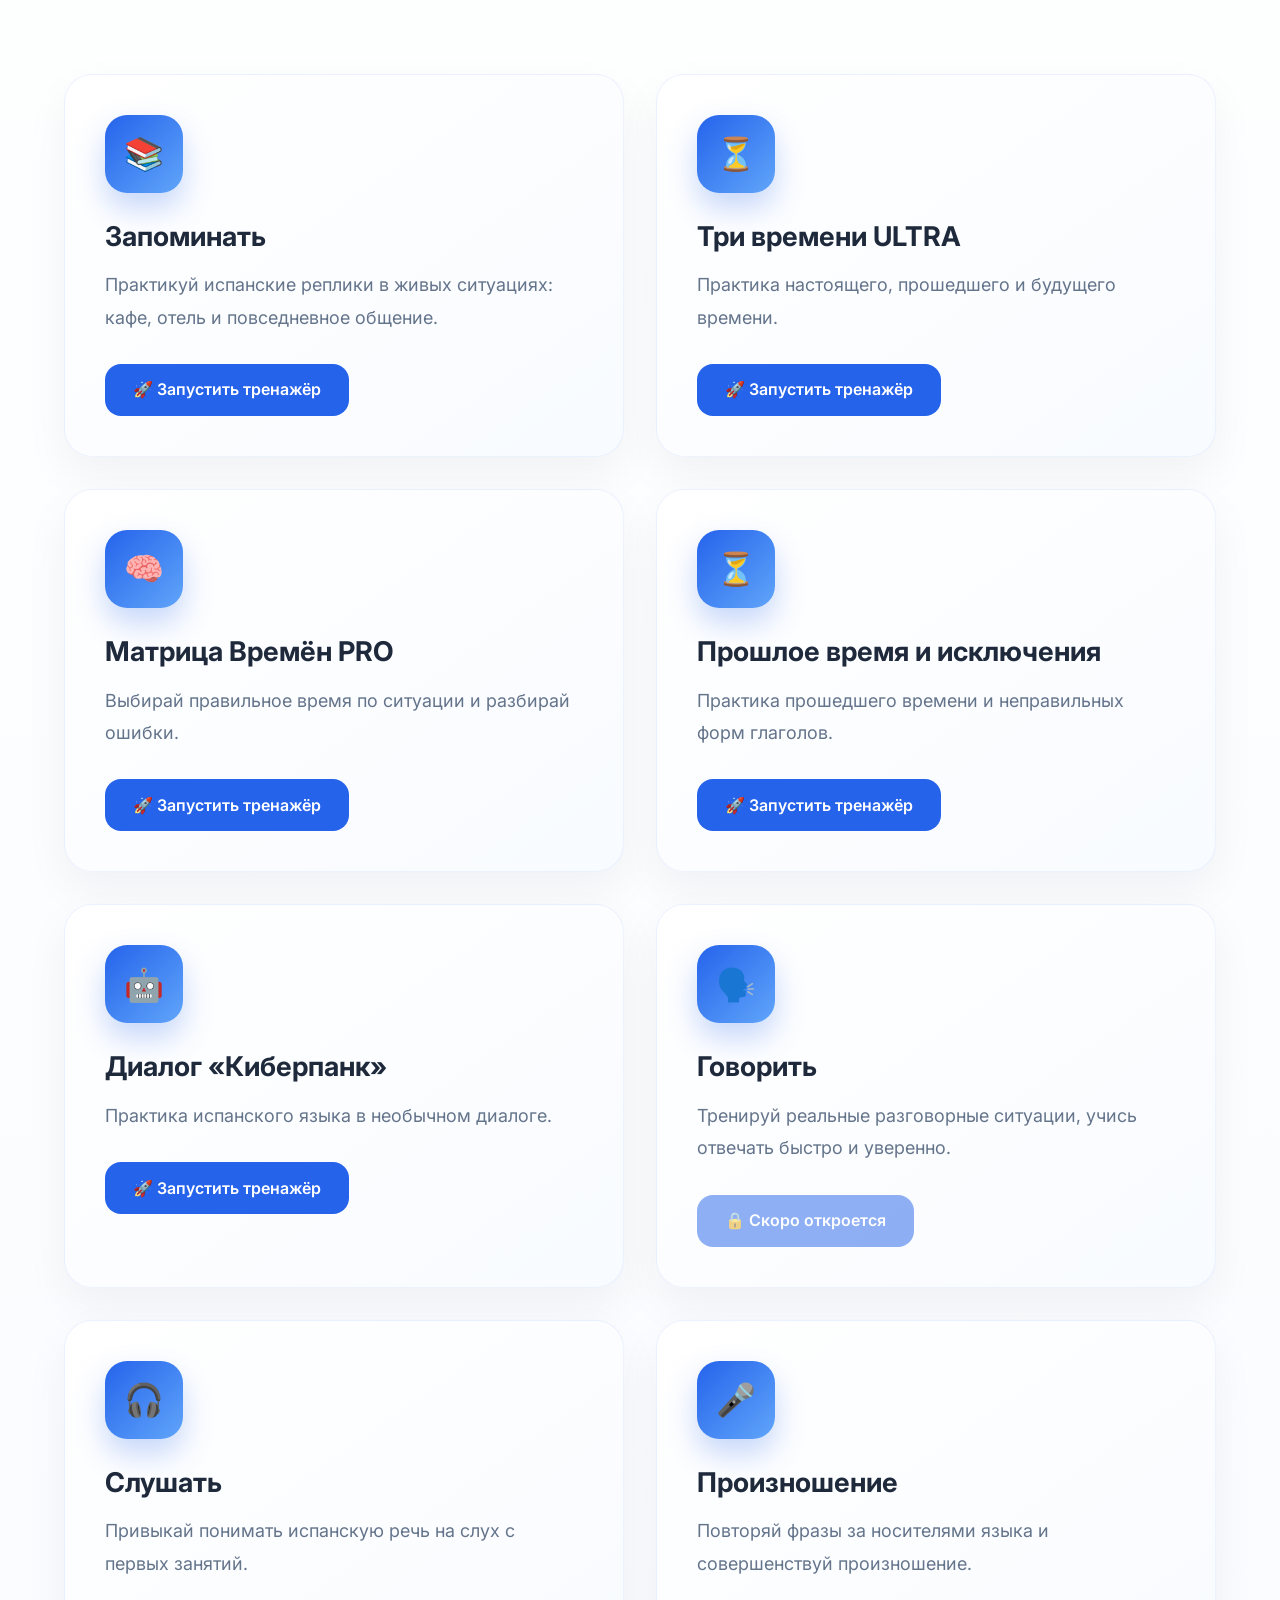
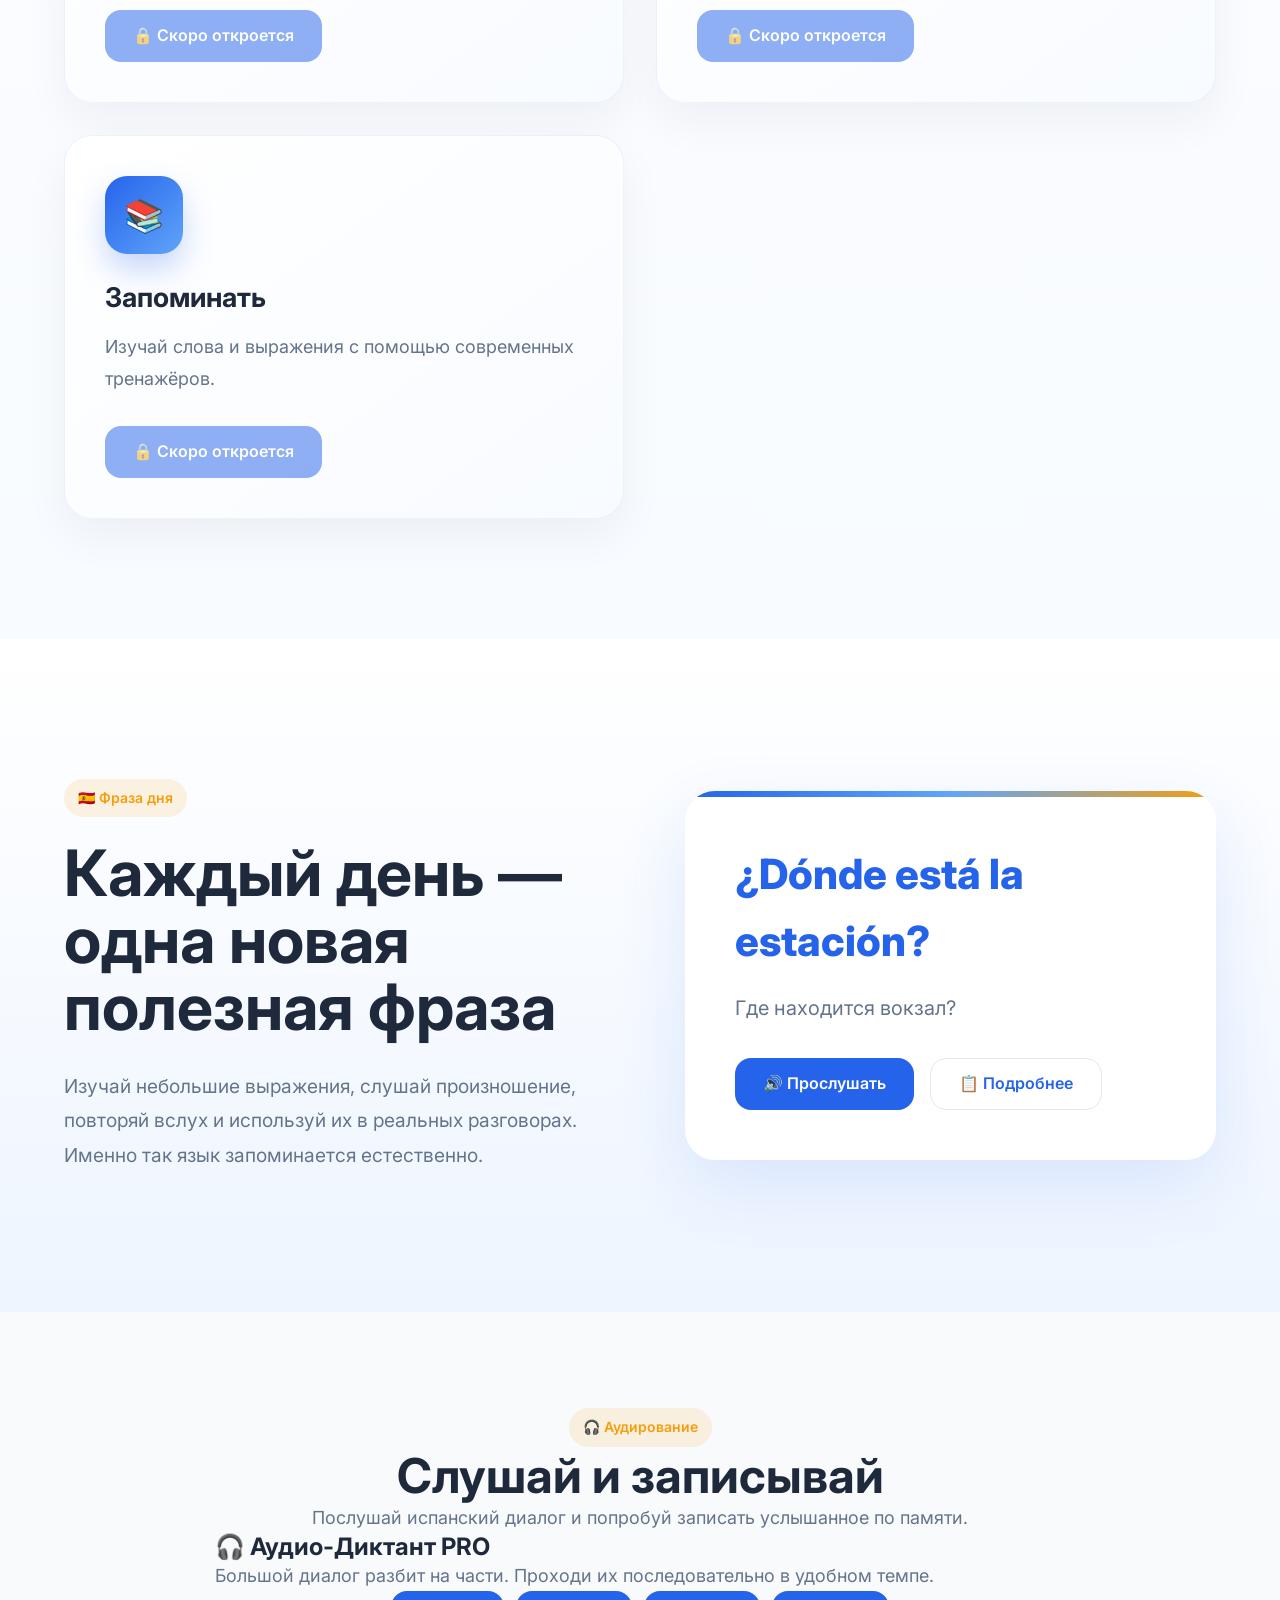
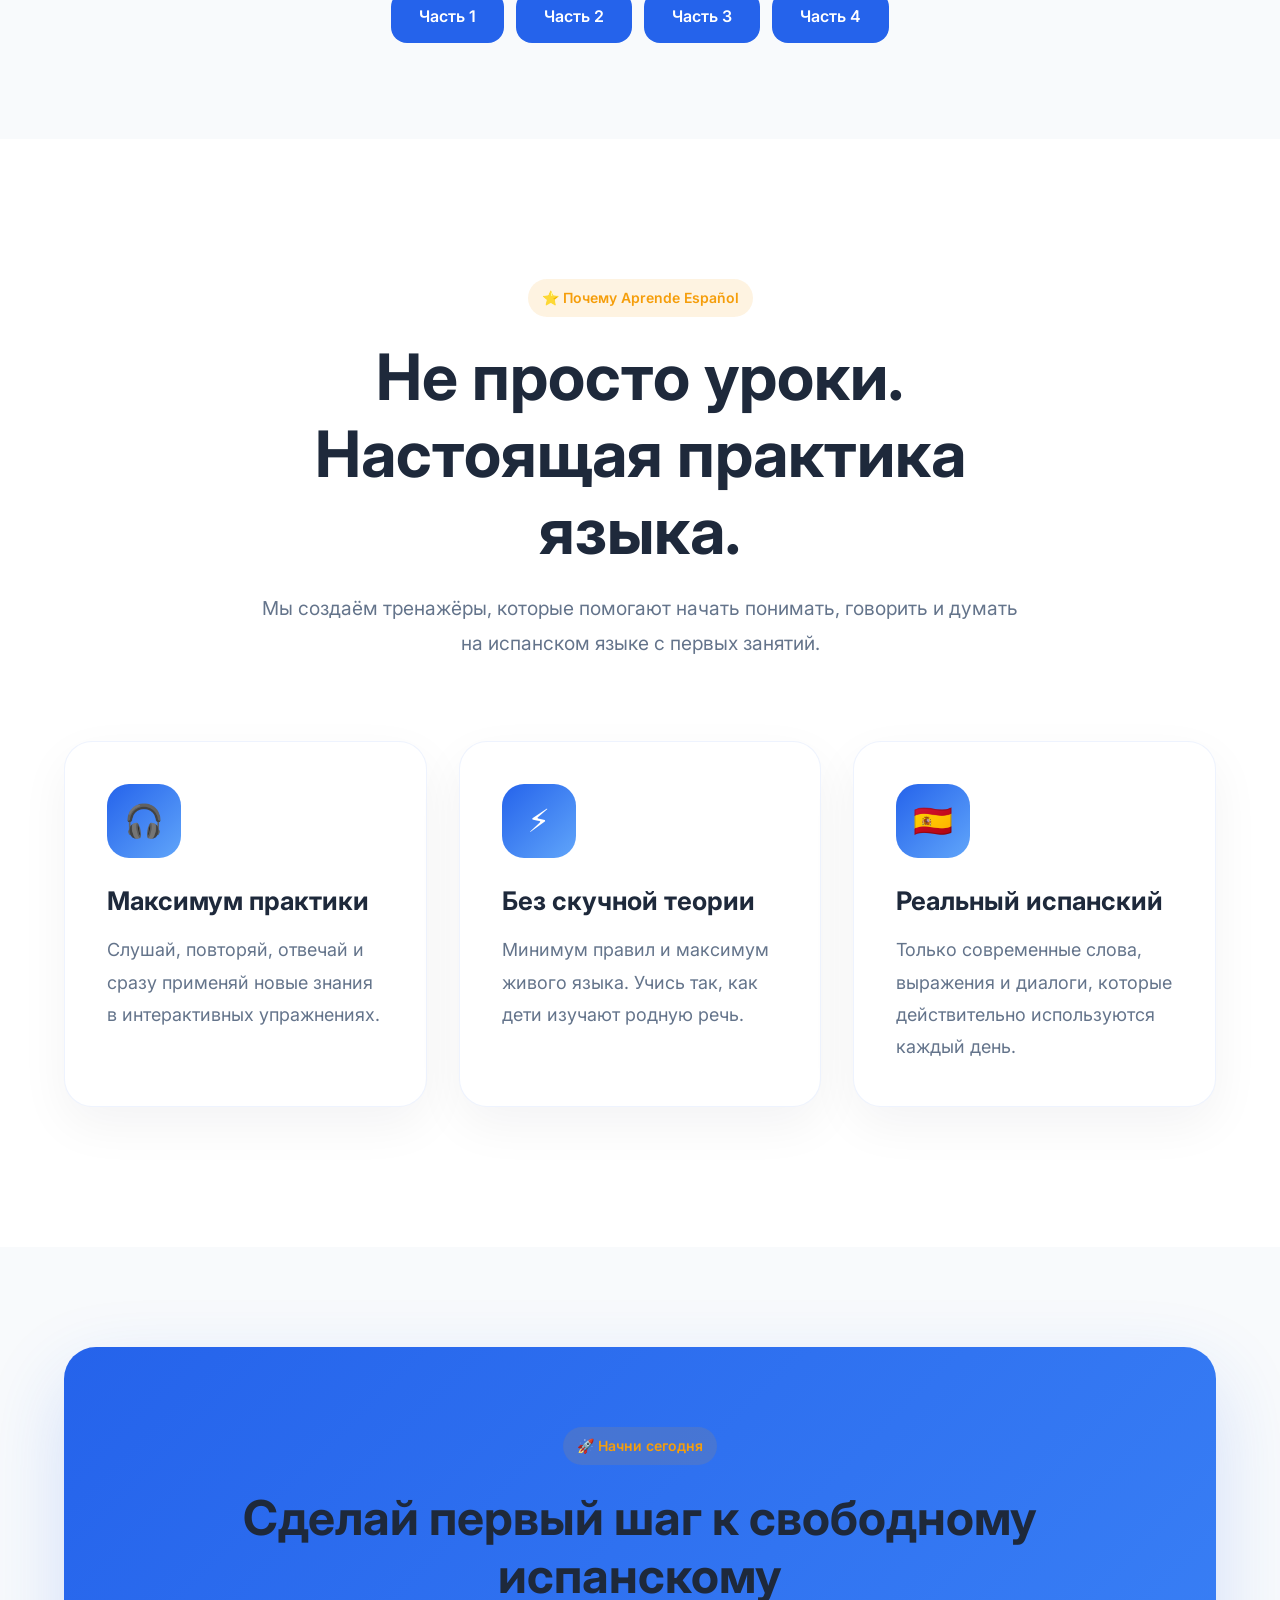
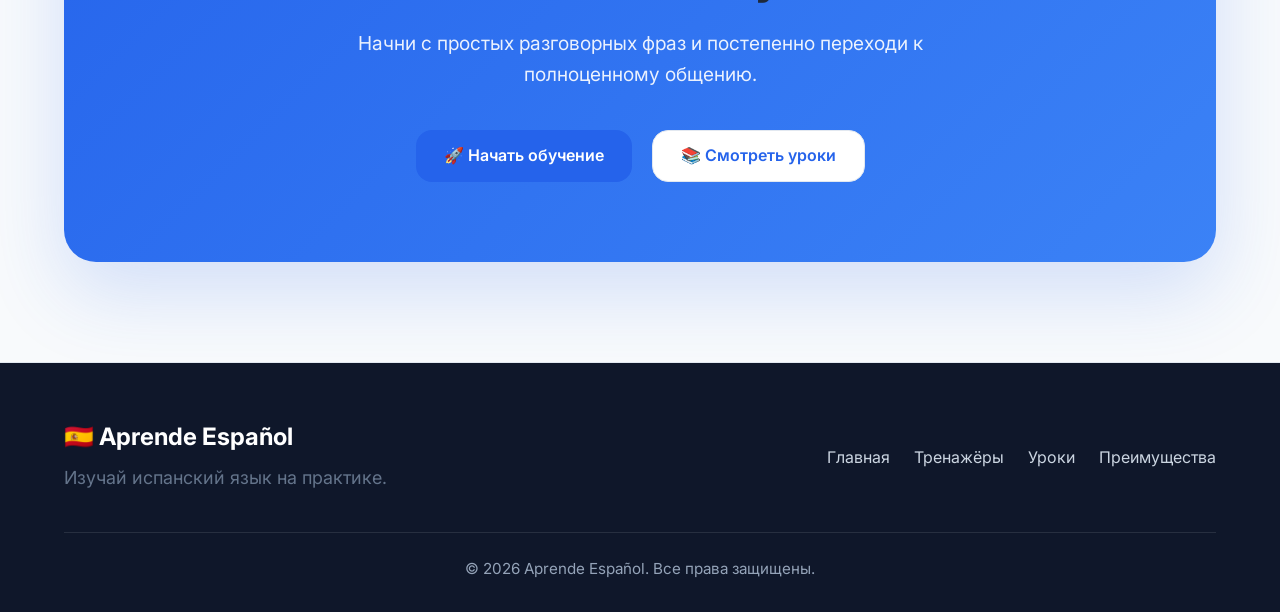
==== commit 2cf5915d: "Add beginner banner component with dedicated styles and responsive design - Created new CSS file ass" ====
--- a/index.html
+++ b/index.html
@@ -358,34 +358,6 @@
         window.speechSynthesis.onvoiceschanged = () => { window.speechSynthesis.getVoices(); };
     }
 </script>
-<!-- ==========================================================
-     БАНЕР ДЛЯ НОВИЧКОВ
-=========================================================== -->        
-<!-- ПОЛНОШИРИННЫЙ БАННЕР-НАВИГАТОР ДЛЯ НОВИЧКОВ -->
-<div style="max-width: 1200px; margin: 0 auto 40px auto; padding: 0 20px; width: 100%; box-sizing: border-box;">
-    <div style="background: linear-gradient(135deg, rgba(16, 185, 129, 0.03) 0%, rgba(59, 130, 246, 0.03) 100%); border: 1px solid rgba(16, 185, 129, 0.2); border-left: 5px solid #10b981; border-radius: 12px; padding: 25px 30px; display: flex; justify-content: space-between; align-items: center; gap: 20px; transition: transform 0.2s ease;">
-        
-        <div style="flex: 1; text-align: left;">
-            <div style="display: inline-block; background-color: rgba(16, 185, 129, 0.1); color: #10b981; border-radius: 20px; padding: 4px 12px; font-size: 0.8rem; font-weight: bold; text-transform: uppercase; letter-spacing: 0.5px; margin-bottom: 10px;">
-                👶 Быстрый старт / Для новичков
-            </div>
-            <h3 style="margin: 0 0 8px 0; color: #1e293b; font-size: 1.35rem; font-weight: 700;">Часть 0: Сленговая разминка</h3>
-            <p style="margin: 0; color: #64748b; font-size: 0.95rem; line-height: 1.5;">
-                Страшно начинать со сложного подкаста? Начни отсюда! Короткие пулемётные фразы из Мадрида, разбор базовой логики слов и интерактивные упражнения.
-            </p>
-        </div>
-
-        <div style="display: flex; flex-direction: column; align-items: flex-end; justify-content: center; min-width: 200px;">
-            <span style="font-size: 0.85rem; color: #94a3b8; margin-bottom: 10px; font-weight: 500;">⏳ Всего 5 минут</span>
-            <!-- Здесь используется ваш оригинальный класс кнопки c сайта -->
-            <a href="trainers/principiante.html" class="action-btn" style="display: inline-block; width: 100%; padding: 12px 24px; text-decoration: none; text-align: center; border-radius: 6px; font-weight: bold; transition: all 0.2s; box-sizing: border-box;">
-                Начать разминку →
-            </a>
-        </div>
-
-    </div>
-</div>
-
 
 
 <!-- ==========================================================
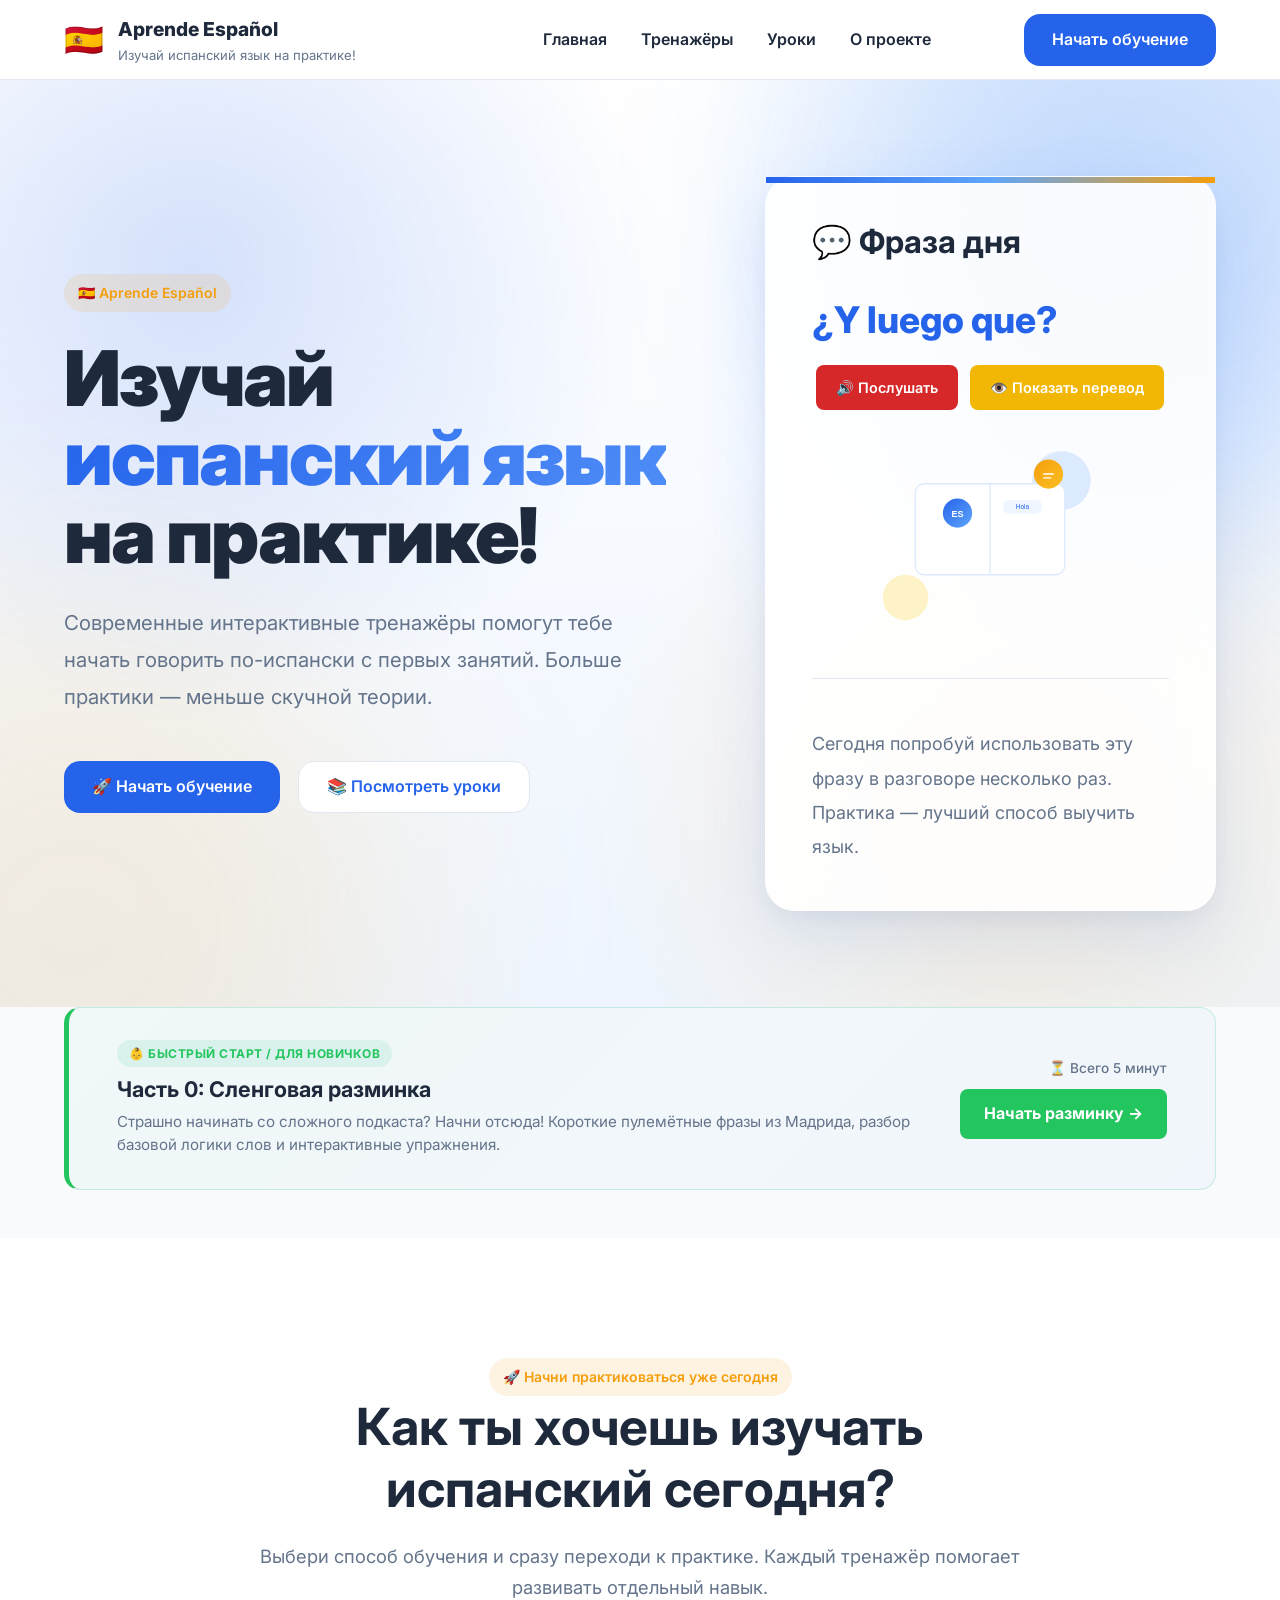
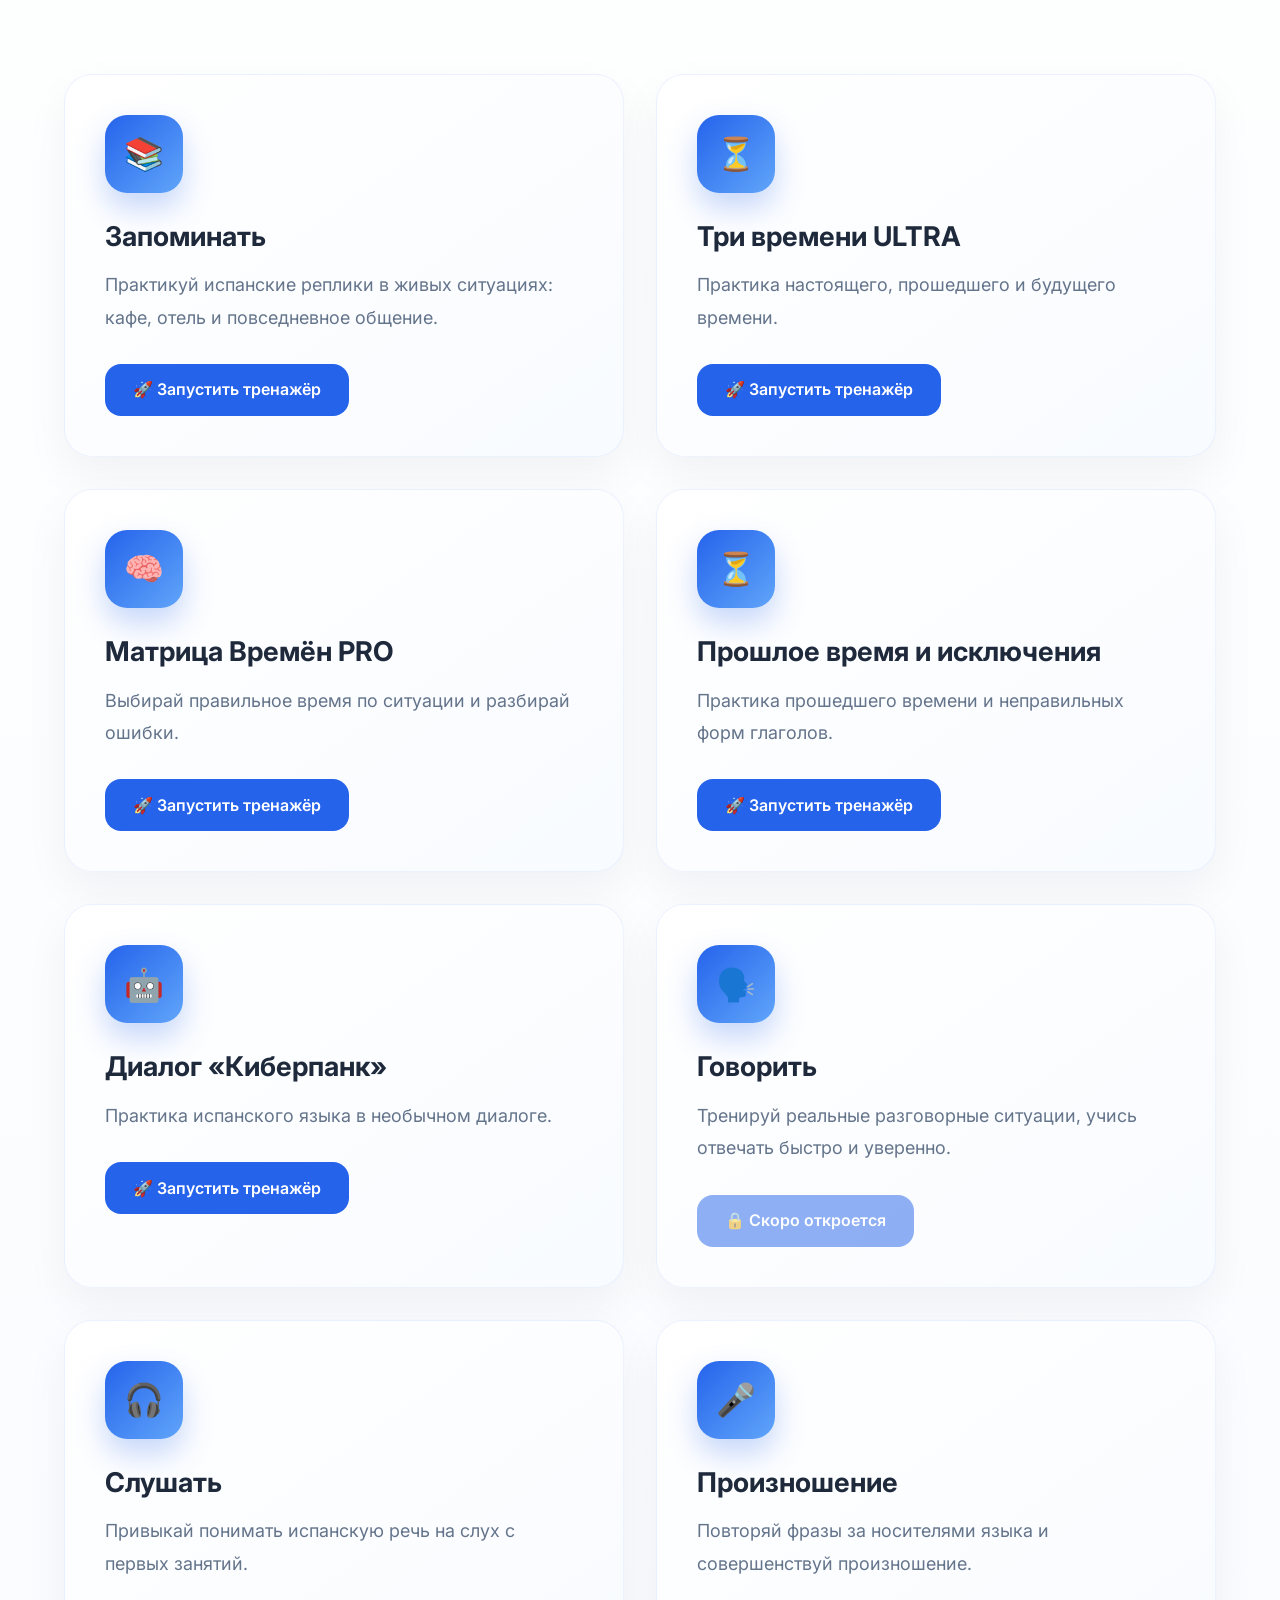
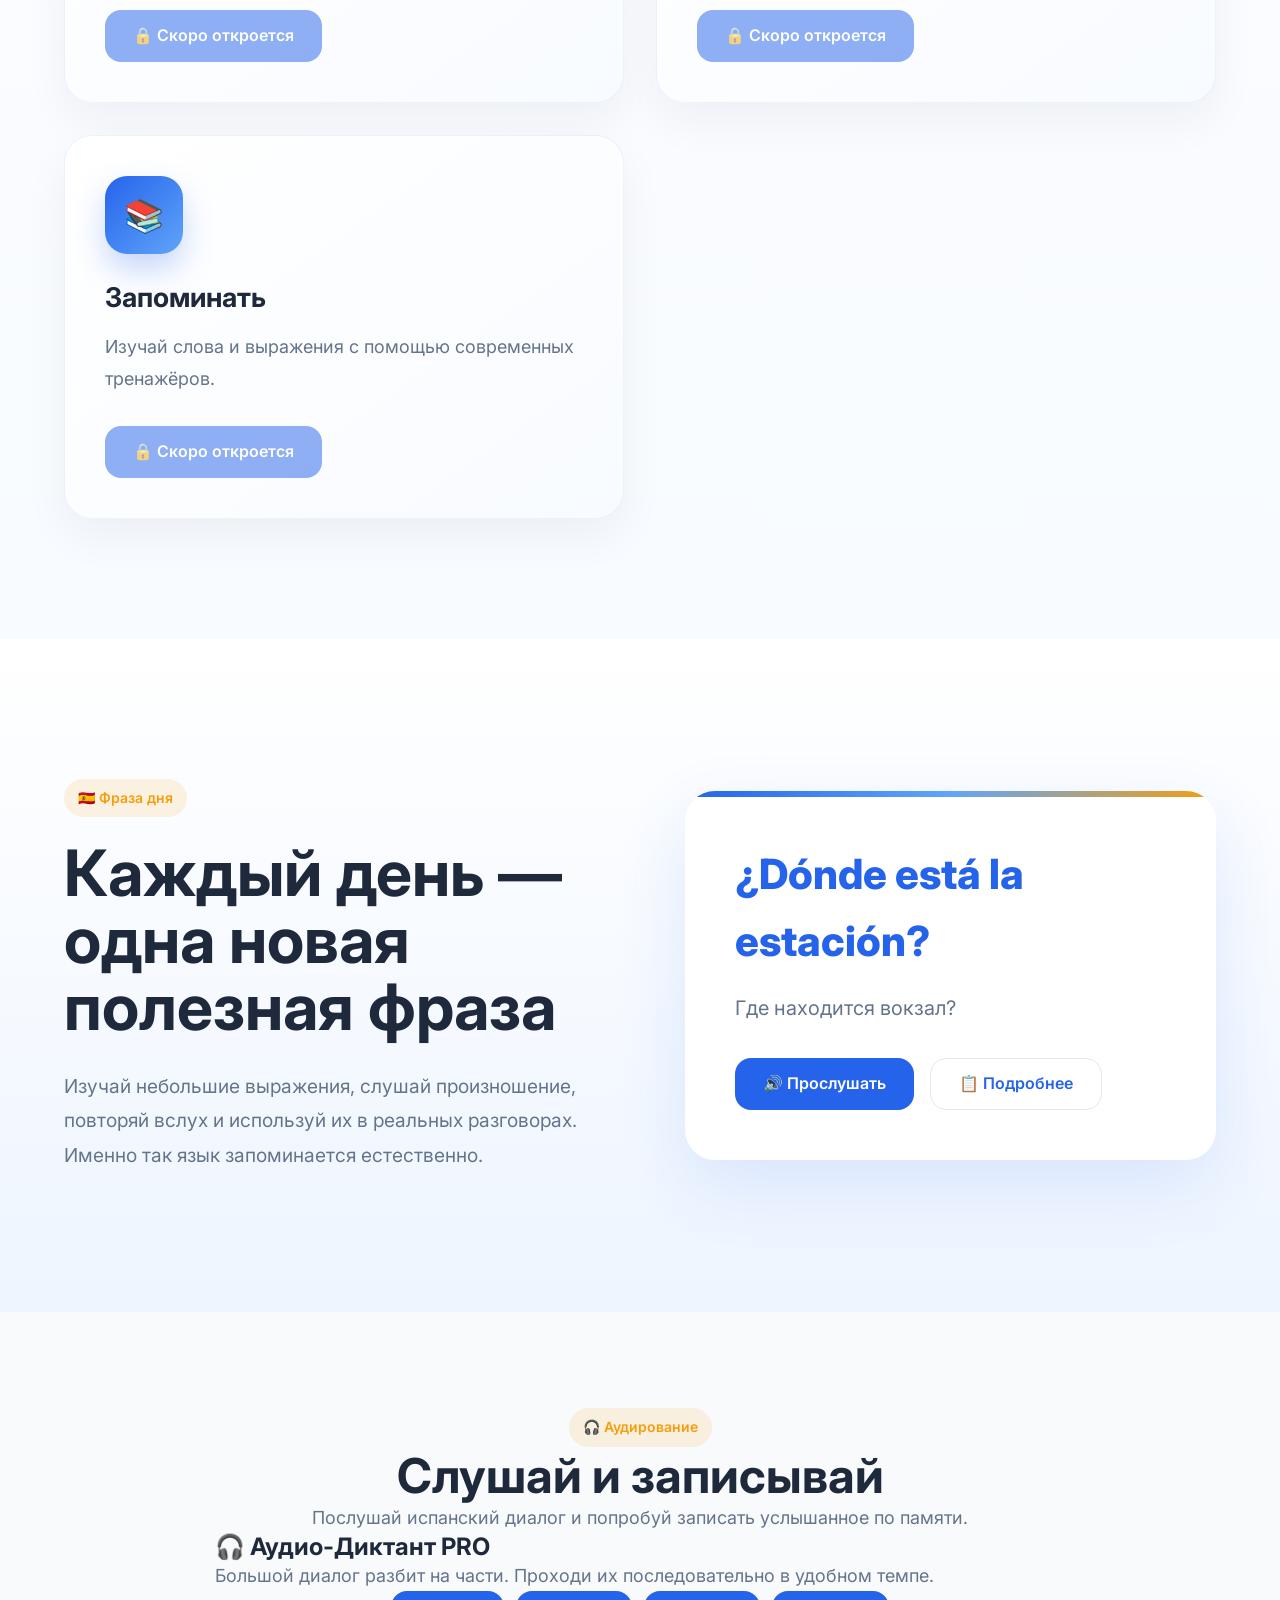
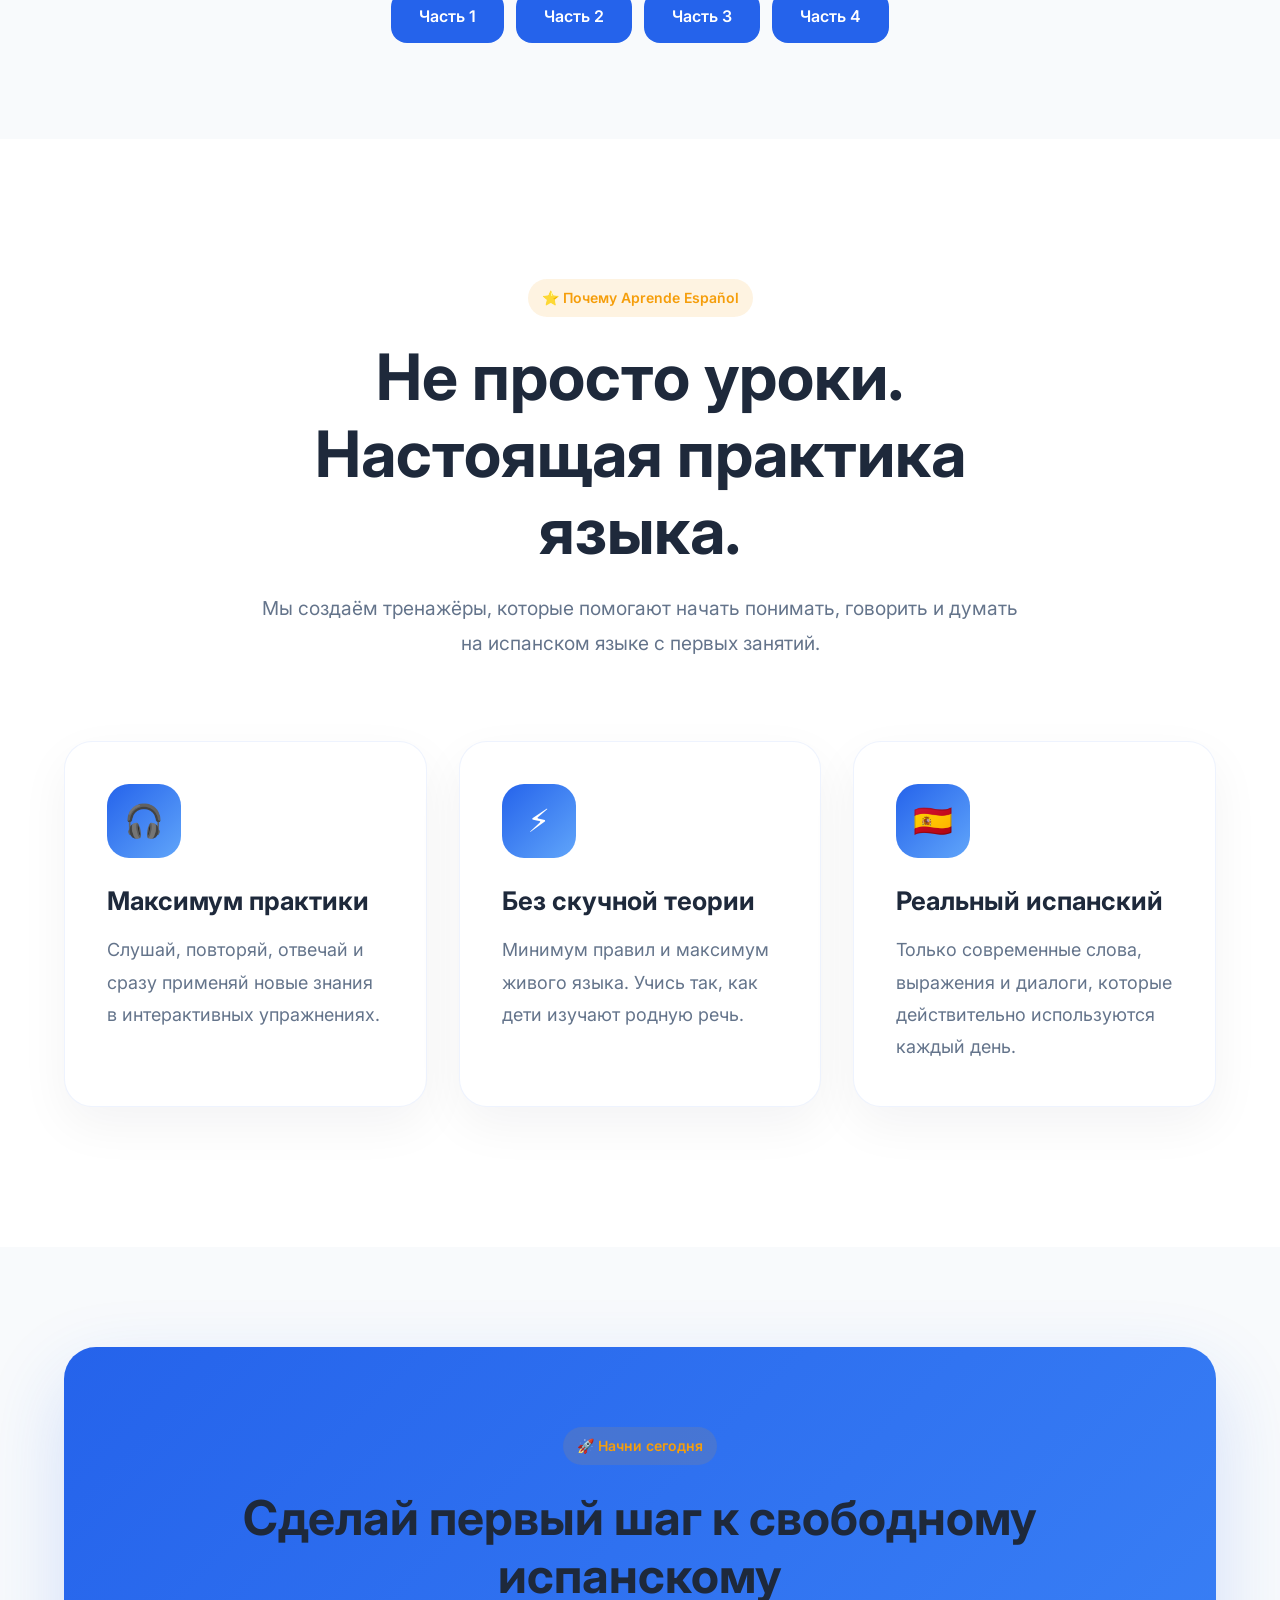
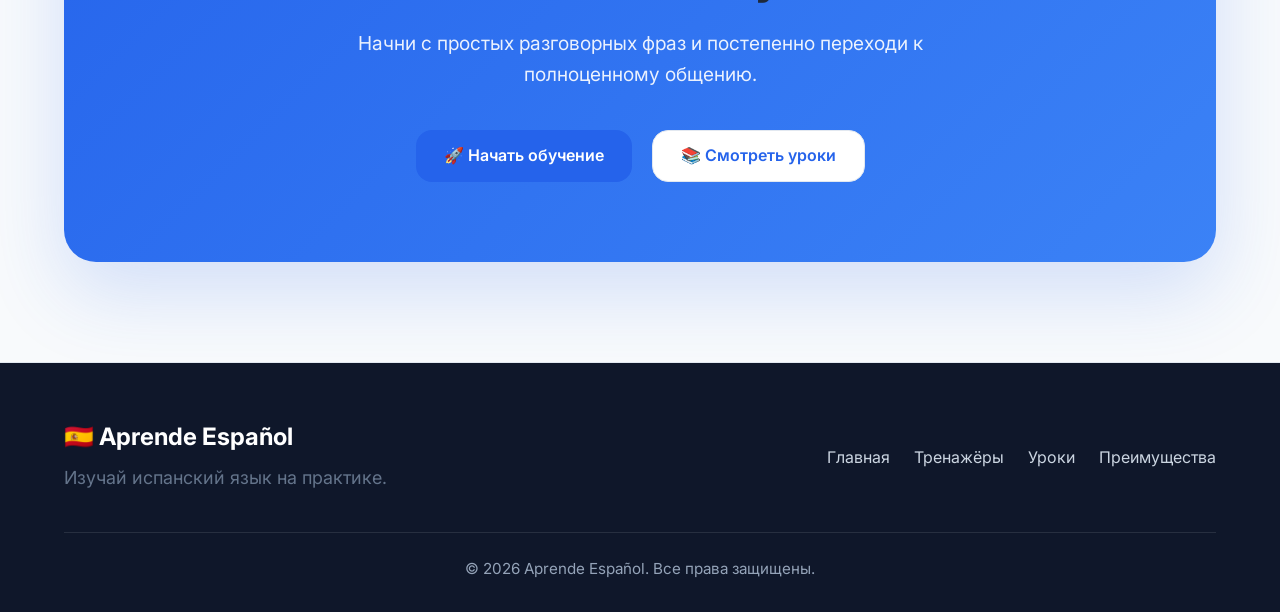
==== commit fb5b3b23: "Update index.html оптимизировали банер вынесли стили в одтельный файл" ====
--- a/index.html
+++ b/index.html
@@ -358,7 +358,7 @@
         window.speechSynthesis.onvoiceschanged = () => { window.speechSynthesis.getVoices(); };
     }
 </script>
-
+      
 
 <!-- ==========================================================
      BEGINNER BANNER - Баннер для новичков
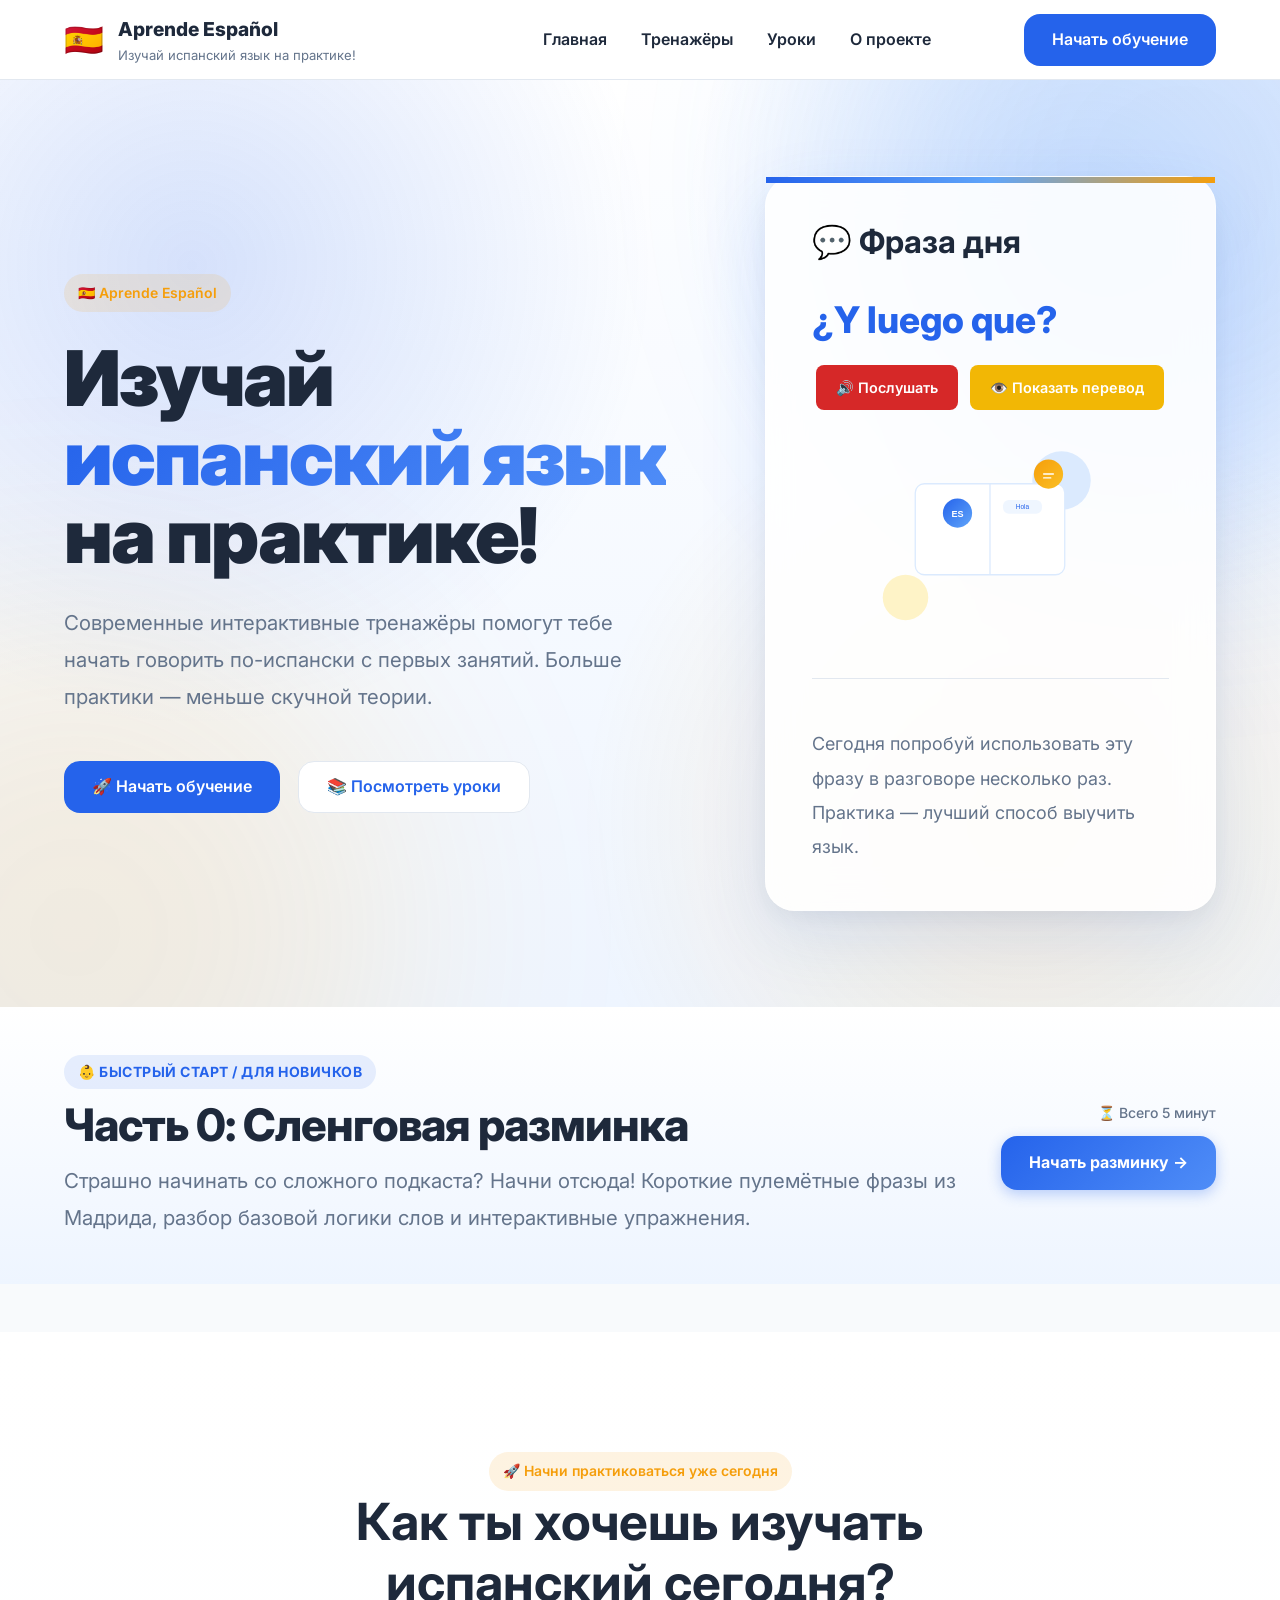
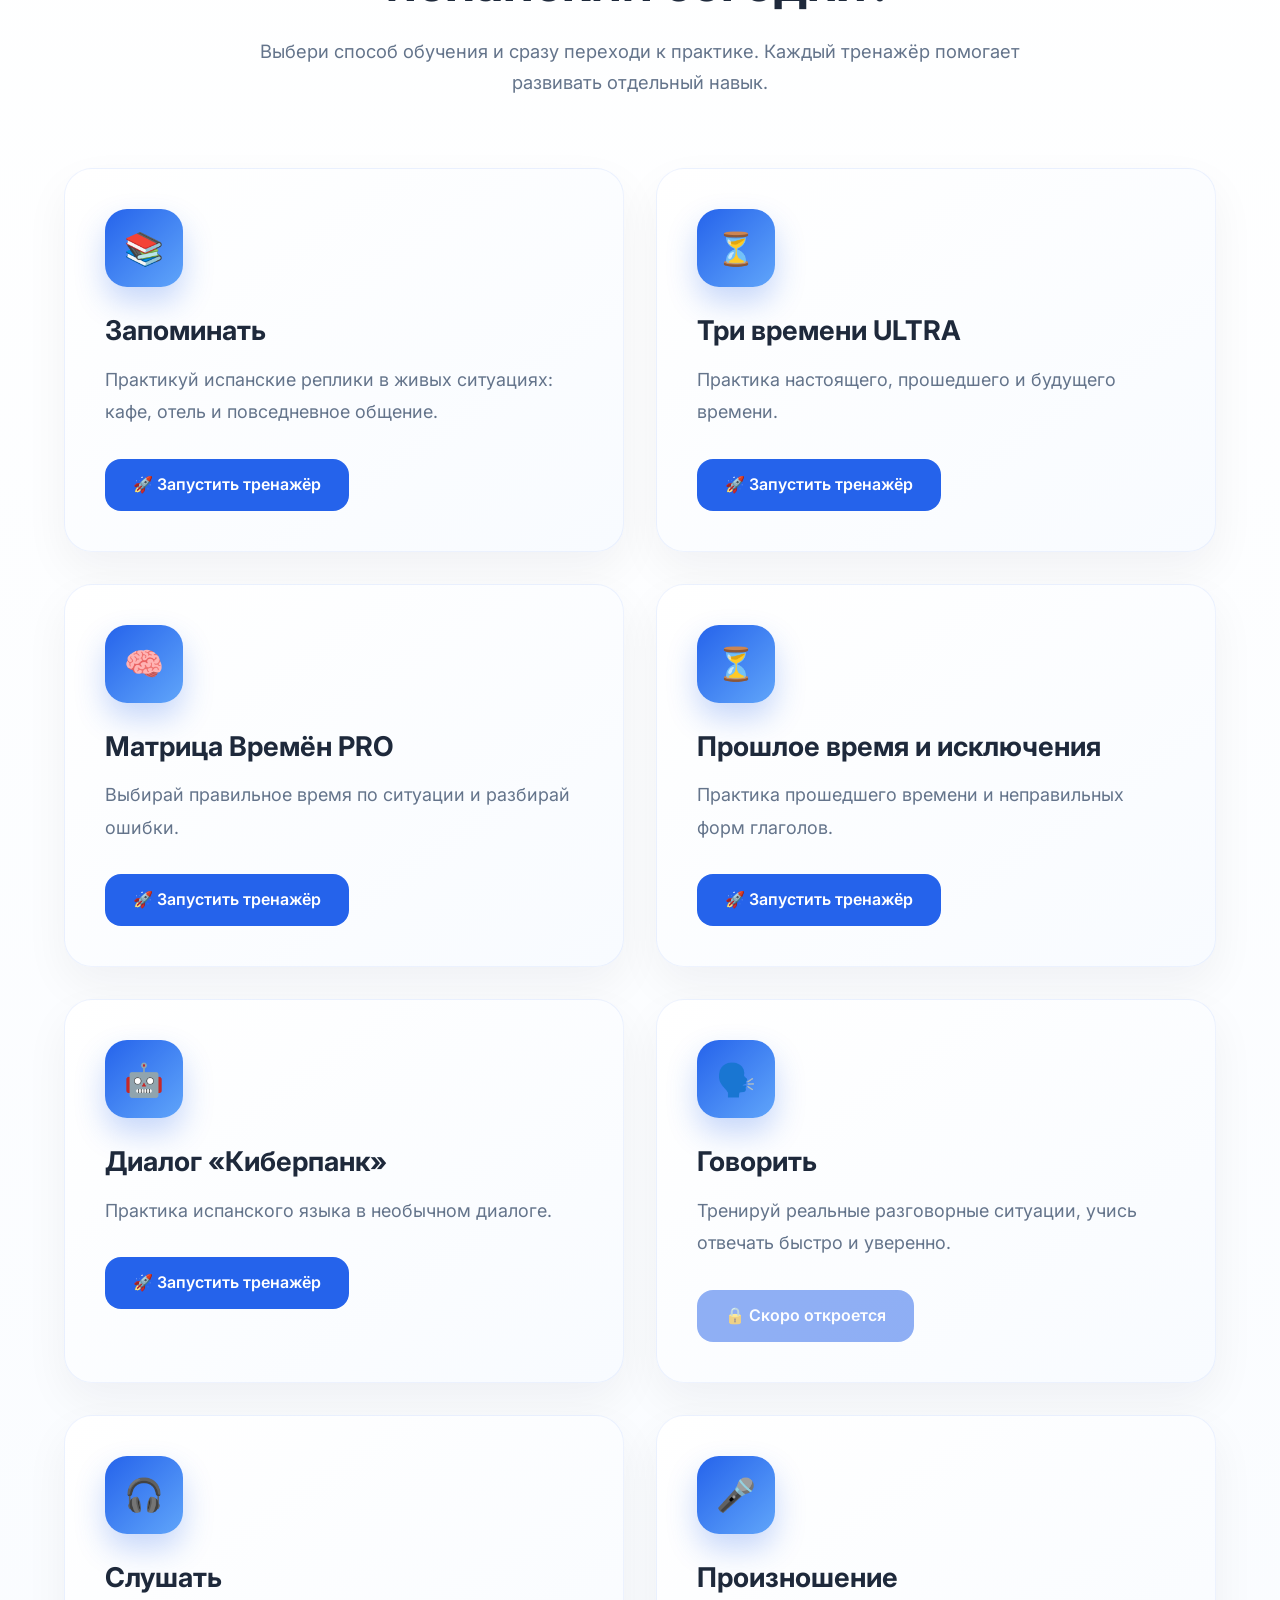
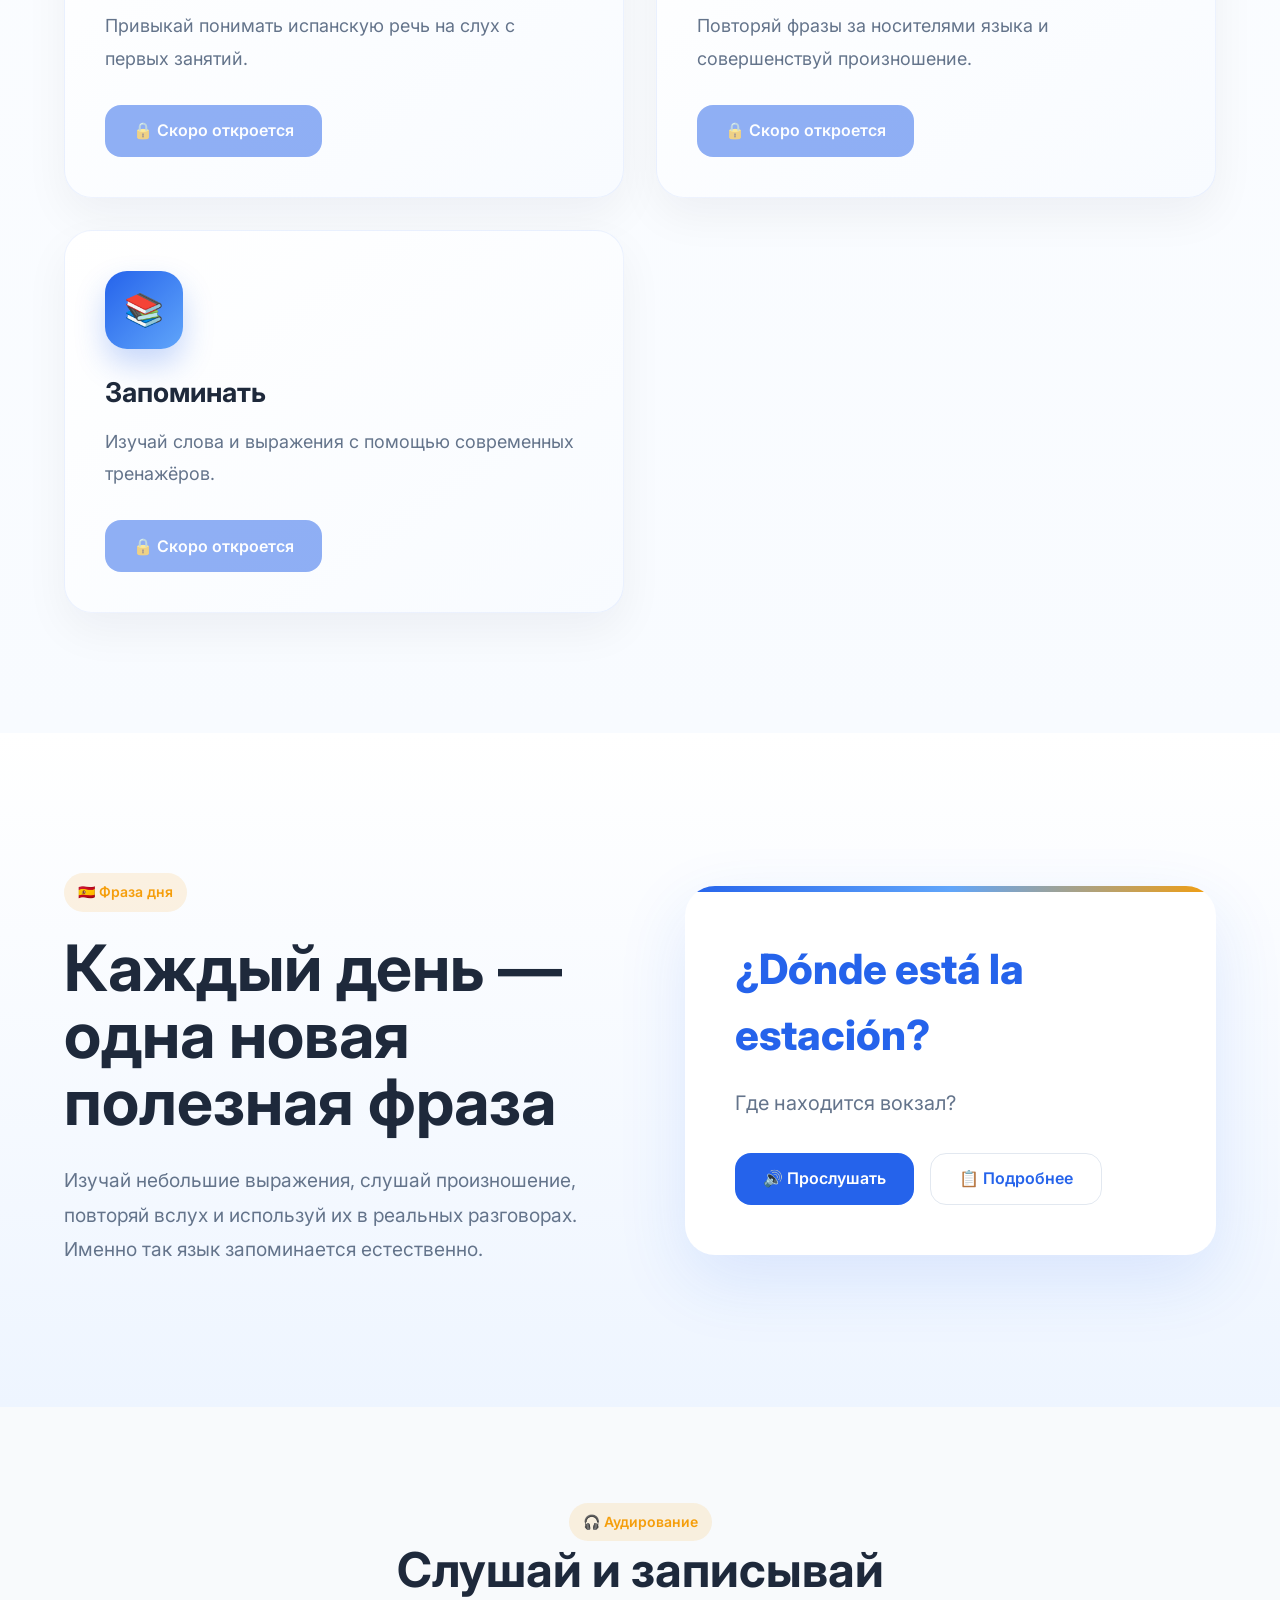
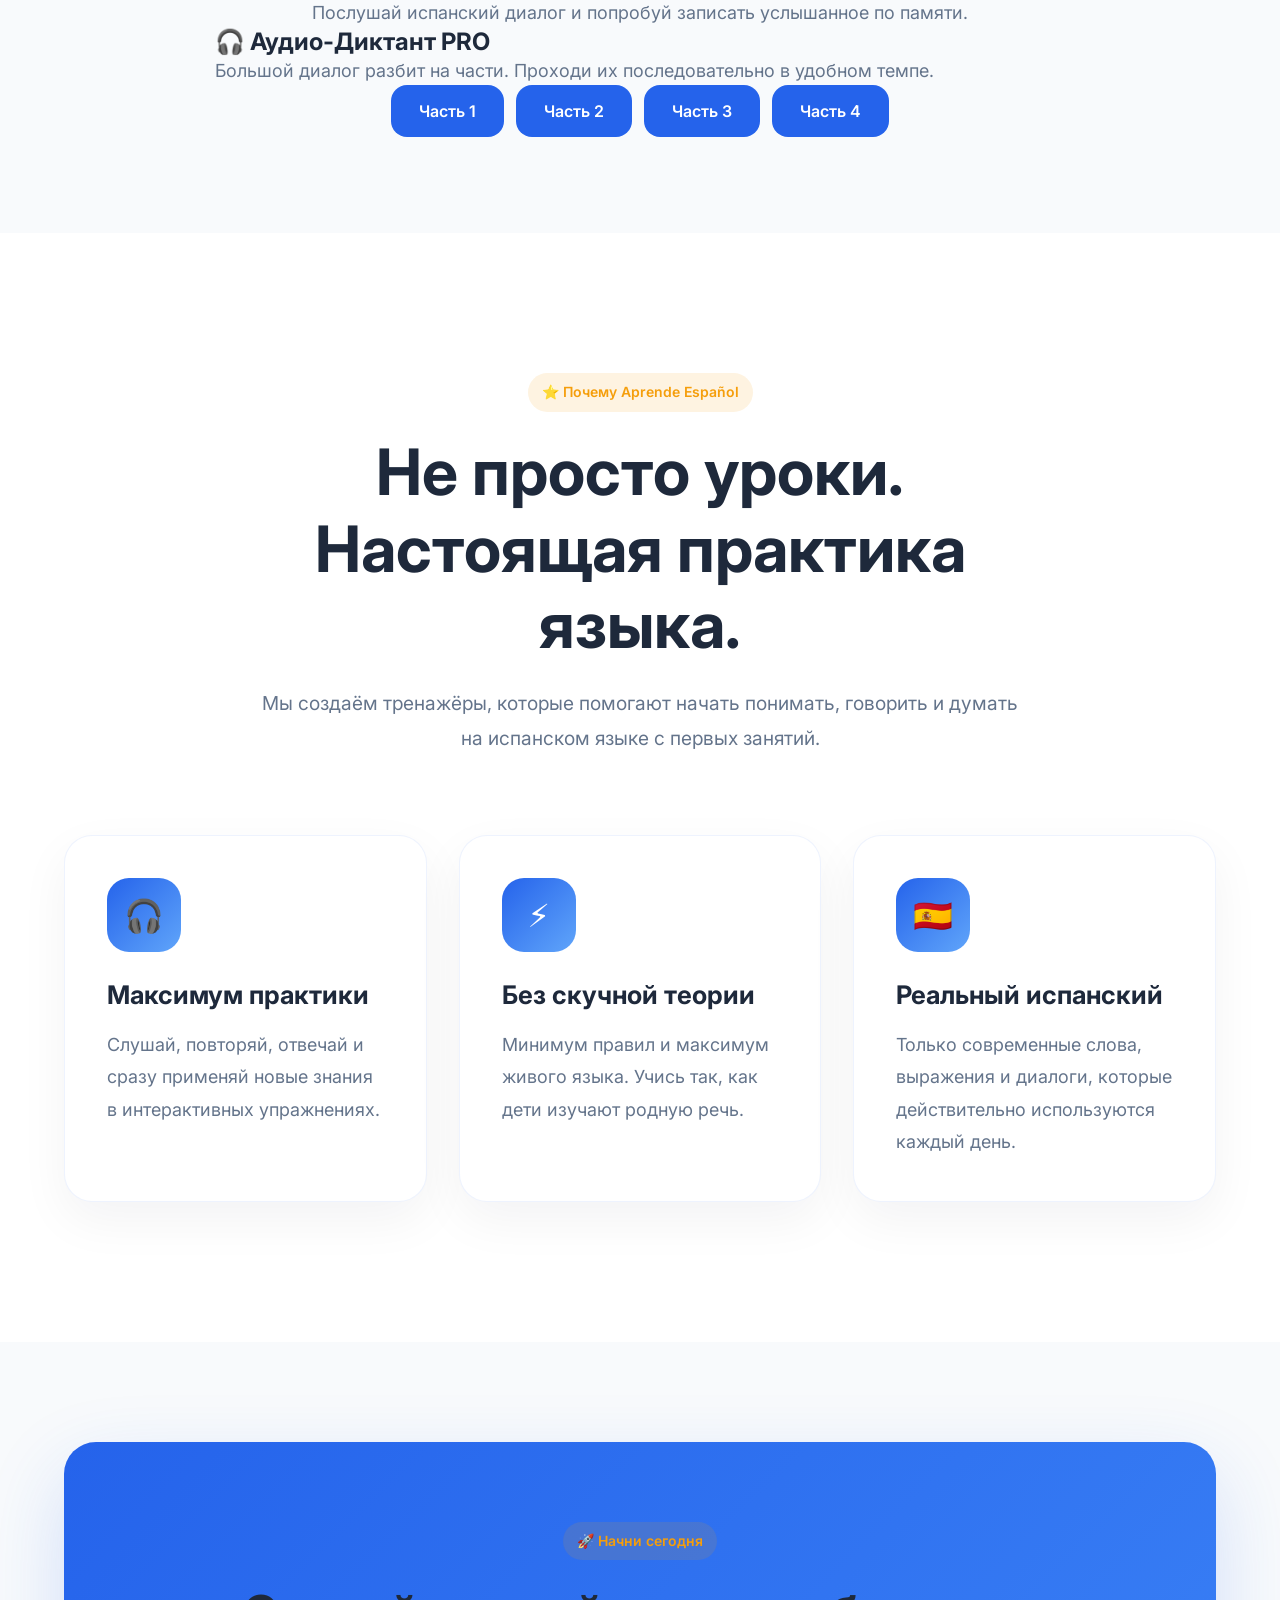
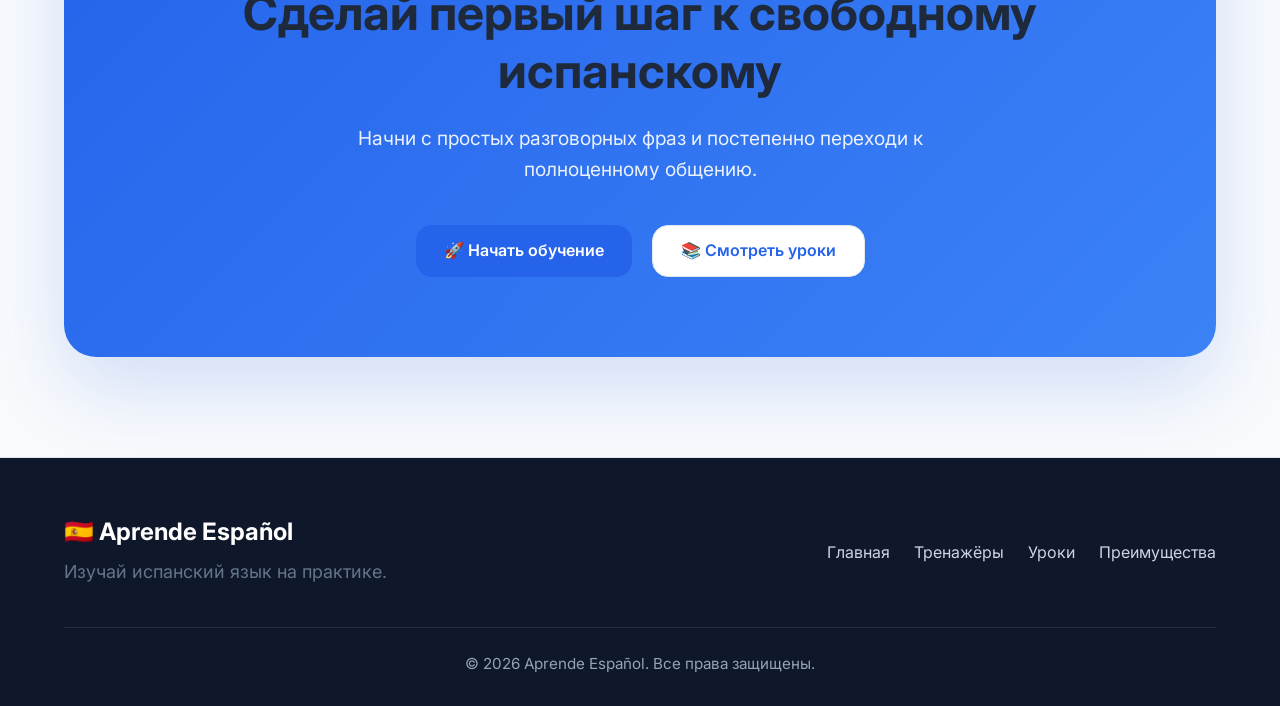
==== commit 78cfdbcb: "Move principiante.html from trainers directory to project root Key features implemented: - Move prin" ====
--- a/index.html
+++ b/index.html
@@ -379,7 +379,7 @@
 
         <div class="beginner-banner-actions">
             <span class="beginner-banner-time">⏳ Всего 5 минут</span>
-            <a href="trainers/principiante.html" class="beginner-banner-btn">
+            <a href="principiante.html" class="beginner-banner-btn">
                 Начать разминку →
             </a>
         </div>
